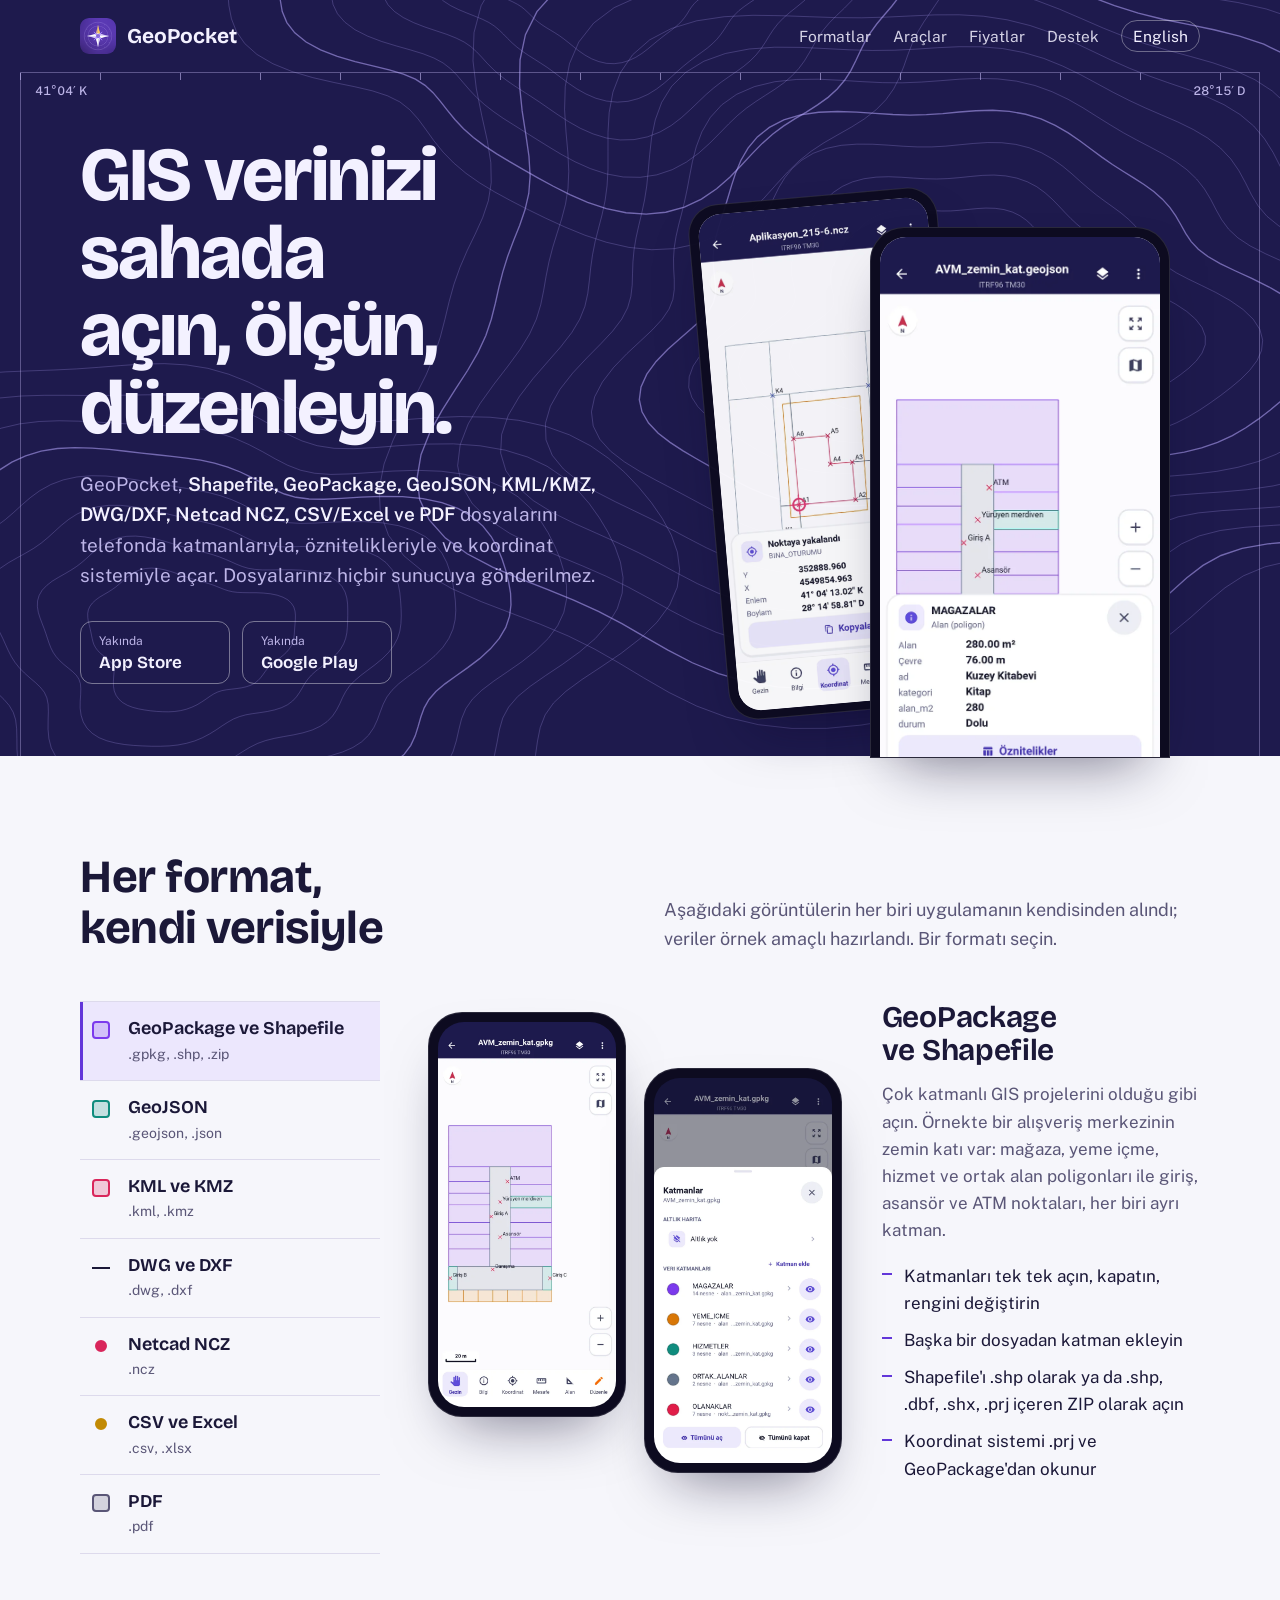
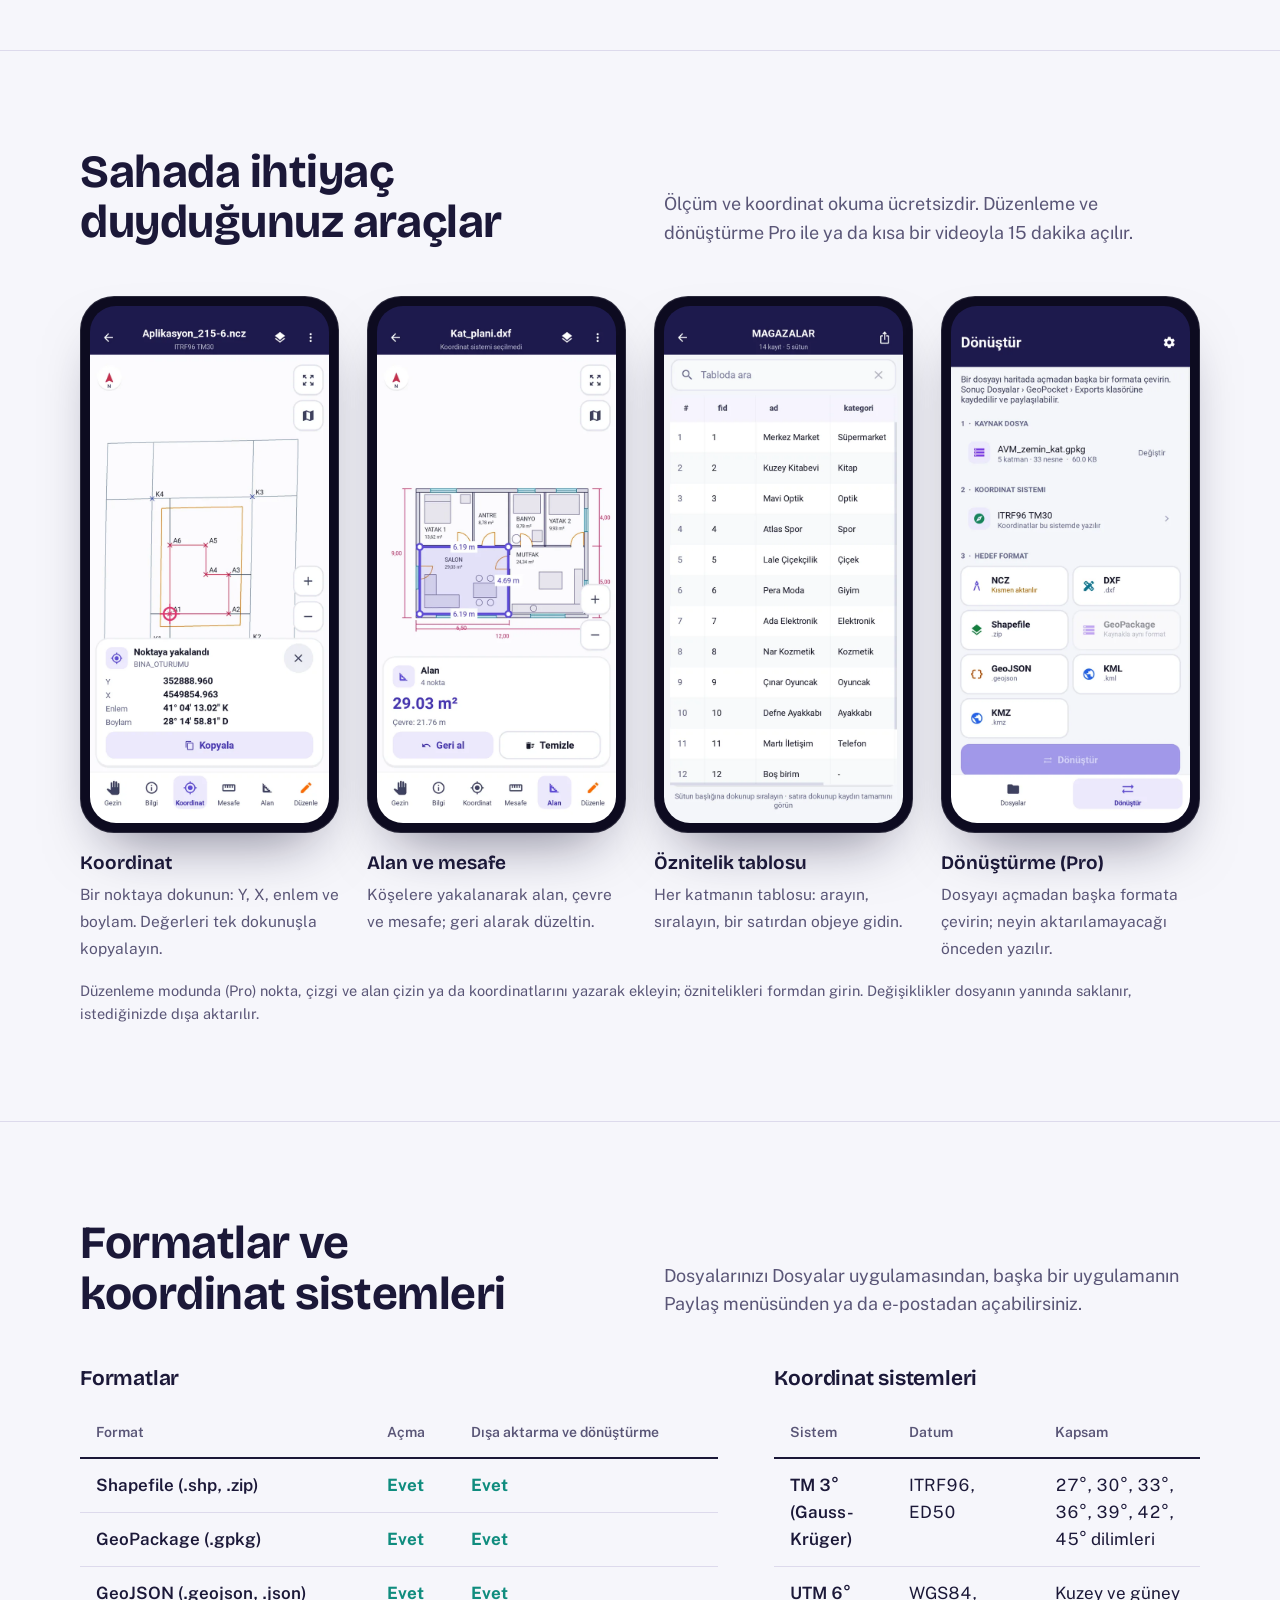
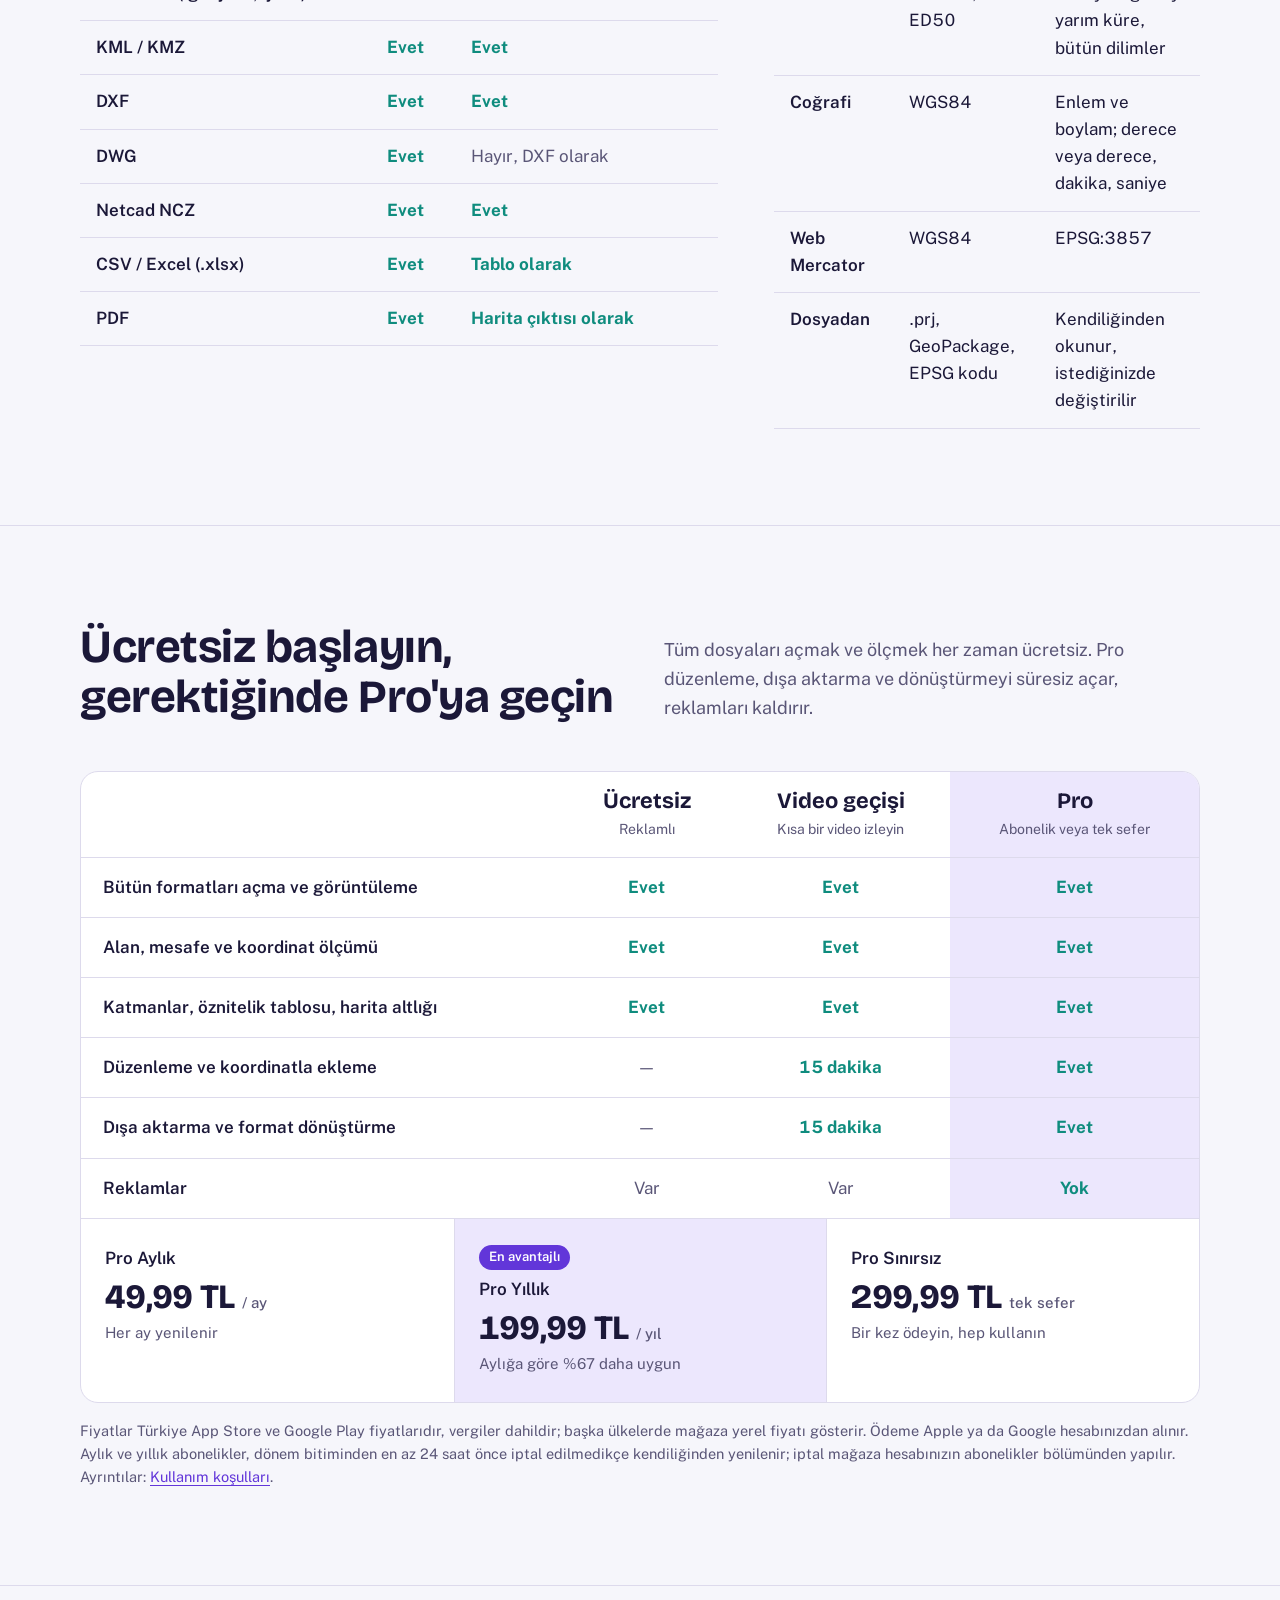
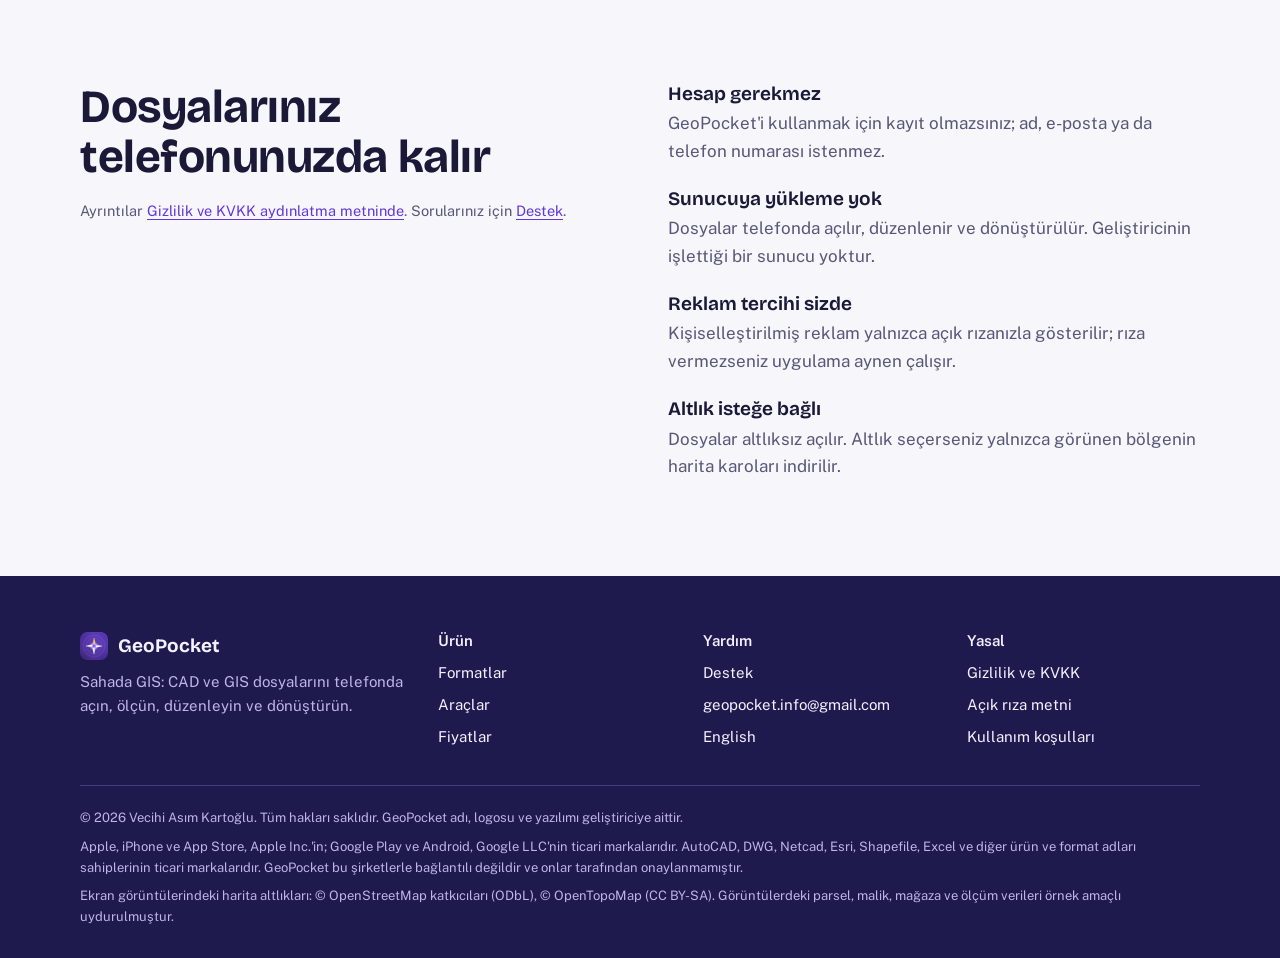
==== index.html @ a6c02626 "Settings paths for the ad consent as in app 2.1.14; lifetime plan named as in the app" ====
<!doctype html>
<html lang="tr">
<head>
<meta charset="utf-8">
<meta name="viewport" content="width=device-width, initial-scale=1, viewport-fit=cover">
<title>GeoPocket: telefonda GIS görüntüleyici, düzenleyici ve dönüştürücü</title>
<meta name="description" content="Shapefile, GeoPackage, GeoJSON, KML, KMZ, DWG, DXF, Netcad NCZ, CSV, Excel ve PDF dosyalarını iPhone ve Android'de açın; alan ve koordinat ölçün, öznitelikleri inceleyin, düzenleyin ve formatlar arasında dönüştürün.">
<link rel="canonical" href="https://vecihiasim.github.io/geopocket/">
<link rel="alternate" hreflang="tr" href="https://vecihiasim.github.io/geopocket/">
<link rel="alternate" hreflang="en" href="https://vecihiasim.github.io/geopocket/en/">
<link rel="alternate" hreflang="x-default" href="https://vecihiasim.github.io/geopocket/">
<meta property="og:type" content="website">
<meta property="og:title" content="GeoPocket: telefonda GIS görüntüleyici, düzenleyici ve dönüştürücü">
<meta property="og:description" content="Shapefile, GeoPackage, GeoJSON, KML, KMZ, DWG, DXF, Netcad NCZ, CSV, Excel ve PDF dosyalarını iPhone ve Android'de açın; alan ve koordinat ölçün, öznitelikleri inceleyin, düzenleyin ve formatlar arasında dönüştürün.">
<meta property="og:url" content="https://vecihiasim.github.io/geopocket/">
<meta property="og:image" content="https://vecihiasim.github.io/geopocket/img/icon-192.png">
<meta name="theme-color" content="#1e1a4d">
<link rel="icon" type="image/png" sizes="64x64" href="img/icon-64.png">
<link rel="apple-touch-icon" href="img/icon-192.png">
<link rel="preconnect" href="https://fonts.googleapis.com">
<link rel="preconnect" href="https://fonts.gstatic.com" crossorigin>
<link rel="stylesheet" href="https://fonts.googleapis.com/css2?family=Bricolage+Grotesque:opsz,wght@12..96,600;12..96,700;12..96,800&family=Public+Sans:ital,wght@0,400;0,600;0,700;1,400&display=swap">
<link rel="stylesheet" href="style.css">
</head>
<body>
<a class="skip" href="#main">İçeriğe geç</a>
<div class="sheet">
<header class="site-head"><div class="wrap">
  <a class="brand" href="index.html"><img src="img/icon-64.png" alt="" width="36" height="36">GeoPocket</a>
  <nav aria-label="Formatlar"><a href="#formatlar">Formatlar</a><a href="#araclar">Araçlar</a><a href="#fiyatlar">Fiyatlar</a><a href="destek.html">Destek</a><a class="lang" href="en/index.html" hreflang="en" lang="en">English</a></nav>
</div></header>
<div class="frame"><span class="tick w">41°04′ K</span><span class="tick n">28°15′ D</span>
<div class="wrap hero">
  <div class="hero-text">
    <h1>GIS verinizi sahada açın, ölçün, düzenleyin.</h1>
    <p class="lede">GeoPocket, <strong>Shapefile, GeoPackage, GeoJSON, KML/KMZ, DWG/DXF, Netcad NCZ, CSV/Excel ve PDF</strong> dosyalarını telefonda katmanlarıyla, öznitelikleriyle ve koordinat sistemiyle açar. Dosyalarınız hiçbir sunucuya gönderilmez.</p>
    <div class="stores">
      <span class="store"><small>Yakında</small><b>App Store</b></span>
      <span class="store"><small>Yakında</small><b>Google Play</b></span>
    </div>
  </div>
  <div class="hero-phones">
    <div class="phone back"><img src="img/tr/ncz_koordinat.webp" alt="Aplikasyon projesinde A1 noktasının koordinatları" width="624" height="1350" loading="lazy" decoding="async"></div>
    <div class="phone front"><img src="img/tr/geojson.webp" alt="AVM zemin kat haritasında bir mağazanın öznitelikleri" width="624" height="1350" loading="lazy" decoding="async"></div>
  </div>
</div></div>
</div>
<main id="main">
<section class="band" id="formatlar"><div class="wrap">
  <div class="head"><h2>Her format, kendi verisiyle</h2><p>Aşağıdaki görüntülerin her biri uygulamanın kendisinden alındı; veriler örnek amaçlı hazırlandı. Bir formatı seçin.</p></div>
  <div class="atlas">
    <div class="legend" role="tablist" aria-label="Formatlar"><button role="tab" id="f-gpkg" aria-controls="p-gpkg" aria-selected="true"><span class="sw" style="--c:var(--road)" aria-hidden="true"></span><b>GeoPackage ve Shapefile</b><span class="ext">.gpkg, .shp, .zip</span></button><button role="tab" id="f-geojson" aria-controls="p-geojson" aria-selected="false"><span class="sw" style="--c:var(--parcel)" aria-hidden="true"></span><b>GeoJSON</b><span class="ext">.geojson, .json</span></button><button role="tab" id="f-kmz" aria-controls="p-kmz" aria-selected="false"><span class="sw" style="--c:var(--building)" aria-hidden="true"></span><b>KML ve KMZ</b><span class="ext">.kml, .kmz</span></button><button role="tab" id="f-dxf" aria-controls="p-dxf" aria-selected="false"><span class="sw line" style="--c:var(--ink)" aria-hidden="true"></span><b>DWG ve DXF</b><span class="ext">.dwg, .dxf</span></button><button role="tab" id="f-ncz" aria-controls="p-ncz" aria-selected="false"><span class="sw pt" style="--c:var(--building)" aria-hidden="true"></span><b>Netcad NCZ</b><span class="ext">.ncz</span></button><button role="tab" id="f-csv" aria-controls="p-csv" aria-selected="false"><span class="sw pt" style="--c:var(--farm)" aria-hidden="true"></span><b>CSV ve Excel</b><span class="ext">.csv, .xlsx</span></button><button role="tab" id="f-pdf" aria-controls="p-pdf" aria-selected="false"><span class="sw" style="--c:var(--muted)" aria-hidden="true"></span><b>PDF</b><span class="ext">.pdf</span></button></div>
    <div><div class="plate" role="tabpanel" id="p-gpkg" aria-labelledby="f-gpkg" tabindex="0"><div class="plate-phones"><div class="phone"><img src="img/tr/gpkg.webp" alt="GeoPackage ve Shapefile" width="624" height="1350" loading="lazy" decoding="async"></div><div class="phone"><img src="img/tr/gpkg_katmanlar.webp" alt="GeoPackage ve Shapefile" width="624" height="1350" loading="lazy" decoding="async"></div></div><div><h3>GeoPackage ve Shapefile</h3><p>Çok katmanlı GIS projelerini olduğu gibi açın. Örnekte bir alışveriş merkezinin zemin katı var: mağaza, yeme içme, hizmet ve ortak alan poligonları ile giriş, asansör ve ATM noktaları, her biri ayrı katman.</p><ul><li>Katmanları tek tek açın, kapatın, rengini değiştirin</li><li>Başka bir dosyadan katman ekleyin</li><li>Shapefile'ı .shp olarak ya da .shp, .dbf, .shx, .prj içeren ZIP olarak açın</li><li>Koordinat sistemi .prj ve GeoPackage'dan okunur</li></ul></div></div><div class="plate" role="tabpanel" id="p-geojson" aria-labelledby="f-geojson" tabindex="0"><div class="plate-phones"><div class="phone"><img src="img/tr/geojson.webp" alt="GeoJSON" width="624" height="1350" loading="lazy" decoding="async"></div><div class="phone"><img src="img/tr/tablo.webp" alt="GeoJSON" width="624" height="1350" loading="lazy" decoding="async"></div></div><div><h3>GeoJSON</h3><p>QGIS'ten, bir web servisinden ya da başka bir uygulamadan gelen GeoJSON'u açın. Bir objeye dokunun: alanı, çevresi ve bütün öznitelikleri görünür; öznitelik tablosunda arayıp sıralayın.</p><ul><li>Alan m² ve hektar, çevre metre olarak</li><li>Çok parçalı geometriler ve delikli alanlar</li><li>WGS84 koordinatları TM, UTM veya enlem/boylam olarak okunur</li></ul></div></div><div class="plate" role="tabpanel" id="p-kmz" aria-labelledby="f-kmz" tabindex="0"><div class="plate-phones"><div class="phone"><img src="img/tr/kmz.webp" alt="KML ve KMZ" width="624" height="1350" loading="lazy" decoding="async"></div></div><div><h3>KML ve KMZ</h3><p>Google Earth'te hazırlanmış ada ve parsel sınırlarını, yer işaretlerini ve güzergâhları açın; OpenStreetMap ya da OpenTopoMap altlığı üzerinde inceleyin. KMZ içindeki KML kendiliğinden açılır.</p><ul><li>Yer işareti adları haritada etiket olarak</li><li>Altlık yalnızca siz seçince yüklenir</li><li>Haritadaki çizimleri KML veya KMZ olarak Google Earth'e geri gönderin</li></ul></div></div><div class="plate" role="tabpanel" id="p-dxf" aria-labelledby="f-dxf" tabindex="0"><div class="plate-phones"><div class="phone"><img src="img/tr/dxf.webp" alt="DWG ve DXF" width="624" height="1350" loading="lazy" decoding="async"></div></div><div><h3>DWG ve DXF</h3><p>AutoCAD kat planlarını, vaziyet planlarını ve krokileri telefonda açın. Katmanlar, yazılar, yaylar ve bloklar çizimdeki gibi; oda alanını ve duvar ölçülerini parmağınızla ölçün.</p><ul><li>Mesafe, alan ve çevre ölçümü, köşelere yakalanarak</li><li>Proje koordinatlı çizimleri altlık üzerinde görün</li><li>DWG salt okunur açılır; değişiklikler DXF olarak kaydedilir</li></ul></div></div><div class="plate" role="tabpanel" id="p-ncz" aria-labelledby="f-ncz" tabindex="0"><div class="plate-phones"><div class="phone"><img src="img/tr/ncz.webp" alt="Netcad NCZ" width="624" height="1350" loading="lazy" decoding="async"></div><div class="phone"><img src="img/tr/ncz_koordinat.webp" alt="Netcad NCZ" width="624" height="1350" loading="lazy" decoding="async"></div></div><div><h3>Netcad NCZ</h3><p>Netcad aplikasyon ve ölçüm dosyalarını açın. Örnekte ada 215 parsel 6 için bir aplikasyon projesi var: komşu parseller, çekme hattı, bina oturumu ve A1–A6 aplikasyon noktaları.</p><ul><li>Noktaya yakalanarak Y, X, enlem ve boylam</li><li>TM 3° ITRF96 ve ED50, tüm dilimler</li><li>Değişiklikleri yeniden NCZ olarak kaydedin (yazılar NCZ'ye aktarılmaz)</li></ul></div></div><div class="plate" role="tabpanel" id="p-csv" aria-labelledby="f-csv" tabindex="0"><div class="plate-phones"><div class="phone"><img src="img/tr/csv.webp" alt="CSV ve Excel" width="624" height="1350" loading="lazy" decoding="async"></div><div class="phone"><img src="img/tr/xlsx.webp" alt="CSV ve Excel" width="624" height="1350" loading="lazy" decoding="async"></div></div><div><h3>CSV ve Excel</h3><p>Malik, hisse ve alan listelerini, nokta koordinatlarını haritaya getirin. Koordinat sütunlarını ve sistemini siz seçersiniz, GeoPocket tahminini önceden işaretler. WKT geometri sütunlu tablolar doğrudan açılır.</p><ul><li>Virgüllü ve noktalı ondalıklar</li><li>Birden çok sayfalı Excel dosyaları</li><li>Öznitelik tablosunu CSV veya XLSX olarak dışa aktarın</li></ul></div></div><div class="plate" role="tabpanel" id="p-pdf" aria-labelledby="f-pdf" tabindex="0"><div class="plate-phones"><div class="phone"><img src="img/tr/pdf.webp" alt="PDF" width="624" height="1350" loading="lazy" decoding="async"></div></div><div><h3>PDF</h3><p>Haritayı başlık, ölçek, koordinat sistemi ve lejantla vektör PDF'e dökün; size gelen PDF paftaları yakınlaştırarak inceleyin. Örnek, aplikasyon projesinin A4 çıktısı.</p><ul><li>A4 ve A3, dikey veya yatay sayfa</li><li>Yakınlaştırdıkça keskinleşen sayfa</li><li>Çok sayfalı PDF'ler</li></ul></div></div></div>
  </div>
</div></section><section class="band" id="araclar"><div class="wrap">
  <div class="head"><h2>Sahada ihtiyaç duyduğunuz araçlar</h2><p>Ölçüm ve koordinat okuma ücretsizdir. Düzenleme ve dönüştürme Pro ile ya da kısa bir videoyla 15 dakika açılır.</p></div>
  <div class="strip"><figure><div class="phone"><img src="img/tr/ncz_koordinat.webp" alt="Koordinat" width="624" height="1350" loading="lazy" decoding="async"></div><figcaption><b>Koordinat</b><span>Bir noktaya dokunun: Y, X, enlem ve boylam. Değerleri tek dokunuşla kopyalayın.</span></figcaption></figure><figure><div class="phone"><img src="img/tr/dxf.webp" alt="Alan ve mesafe" width="624" height="1350" loading="lazy" decoding="async"></div><figcaption><b>Alan ve mesafe</b><span>Köşelere yakalanarak alan, çevre ve mesafe; geri alarak düzeltin.</span></figcaption></figure><figure><div class="phone"><img src="img/tr/tablo.webp" alt="Öznitelik tablosu" width="624" height="1350" loading="lazy" decoding="async"></div><figcaption><b>Öznitelik tablosu</b><span>Her katmanın tablosu: arayın, sıralayın, bir satırdan objeye gidin.</span></figcaption></figure><figure><div class="phone"><img src="img/tr/donustur.webp" alt="Dönüştürme (Pro)" width="624" height="1350" loading="lazy" decoding="async"></div><figcaption><b>Dönüştürme (Pro)</b><span>Dosyayı açmadan başka formata çevirin; neyin aktarılamayacağı önceden yazılır.</span></figcaption></figure></div>
  <p class="note">Düzenleme modunda (Pro) nokta, çizgi ve alan çizin ya da koordinatlarını yazarak ekleyin; öznitelikleri formdan girin. Değişiklikler dosyanın yanında saklanır, istediğinizde dışa aktarılır.</p>
</div></section><section class="band"><div class="wrap">
  <div class="head"><h2>Formatlar ve koordinat sistemleri</h2><p>Dosyalarınızı Dosyalar uygulamasından, başka bir uygulamanın Paylaş menüsünden ya da e-postadan açabilirsiniz.</p></div>
  <div class="two">
    <div><h3>Formatlar</h3><div class="scroll"><table>
      <thead><tr><th scope="col">Format</th><th scope="col">Açma</th><th scope="col">Dışa aktarma ve dönüştürme</th></tr></thead>
      <tbody><tr><th scope="row">Shapefile (.shp, .zip)</th><td class="y">Evet</td><td class="y">Evet</td></tr><tr><th scope="row">GeoPackage (.gpkg)</th><td class="y">Evet</td><td class="y">Evet</td></tr><tr><th scope="row">GeoJSON (.geojson, .json)</th><td class="y">Evet</td><td class="y">Evet</td></tr><tr><th scope="row">KML / KMZ</th><td class="y">Evet</td><td class="y">Evet</td></tr><tr><th scope="row">DXF</th><td class="y">Evet</td><td class="y">Evet</td></tr><tr><th scope="row">DWG</th><td class="y">Evet</td><td class="n">Hayır, DXF olarak</td></tr><tr><th scope="row">Netcad NCZ</th><td class="y">Evet</td><td class="y">Evet</td></tr><tr><th scope="row">CSV / Excel (.xlsx)</th><td class="y">Evet</td><td class="y">Tablo olarak</td></tr><tr><th scope="row">PDF</th><td class="y">Evet</td><td class="y">Harita çıktısı olarak</td></tr></tbody></table></div></div>
    <div><h3>Koordinat sistemleri</h3><div class="scroll"><table>
      <thead><tr><th scope="col">Sistem</th><th scope="col">Datum</th><th scope="col">Kapsam</th></tr></thead>
      <tbody><tr><th scope="row">TM 3° (Gauss-Krüger)</th><td>ITRF96, ED50</td><td>27°, 30°, 33°, 36°, 39°, 42°, 45° dilimleri</td></tr><tr><th scope="row">UTM 6°</th><td>WGS84, ED50</td><td>Kuzey ve güney yarım küre, bütün dilimler</td></tr><tr><th scope="row">Coğrafi</th><td>WGS84</td><td>Enlem ve boylam; derece veya derece, dakika, saniye</td></tr><tr><th scope="row">Web Mercator</th><td>WGS84</td><td>EPSG:3857</td></tr><tr><th scope="row">Dosyadan</th><td>.prj, GeoPackage, EPSG kodu</td><td>Kendiliğinden okunur, istediğinizde değiştirilir</td></tr></tbody></table></div></div>
  </div>
</div></section><section class="band" id="fiyatlar"><div class="wrap">
  <div class="head"><h2>Ücretsiz başlayın, gerektiğinde Pro'ya geçin</h2><p>Tüm dosyaları açmak ve ölçmek her zaman ücretsiz. Pro düzenleme, dışa aktarma ve dönüştürmeyi süresiz açar, reklamları kaldırır.</p></div>
  <div class="pricing">
    <div class="scroll"><table>
      <colgroup><col><col><col><col class="pro"></colgroup>
      <thead><tr><th scope="col"><span class="sr">Özellik</span></th>
        <th scope="col"><b>Ücretsiz</b><span>Reklamlı</span></th>
        <th scope="col"><b>Video geçişi</b><span>Kısa bir video izleyin</span></th>
        <th scope="col"><b>Pro</b><span>Abonelik veya tek sefer</span></th></tr></thead>
      <tbody><tr><th scope="row">Bütün formatları açma ve görüntüleme</th><td class="y">Evet</td><td class="y">Evet</td><td class="y">Evet</td></tr><tr><th scope="row">Alan, mesafe ve koordinat ölçümü</th><td class="y">Evet</td><td class="y">Evet</td><td class="y">Evet</td></tr><tr><th scope="row">Katmanlar, öznitelik tablosu, harita altlığı</th><td class="y">Evet</td><td class="y">Evet</td><td class="y">Evet</td></tr><tr><th scope="row">Düzenleme ve koordinatla ekleme</th><td class="n">—</td><td class="y">15 dakika</td><td class="y">Evet</td></tr><tr><th scope="row">Dışa aktarma ve format dönüştürme</th><td class="n">—</td><td class="y">15 dakika</td><td class="y">Evet</td></tr><tr><th scope="row">Reklamlar</th><td class="n">Var</td><td class="n">Var</td><td class="y">Yok</td></tr></tbody></table></div>
    <div class="plans"><div class="plan"><span class="name">Pro Aylık</span><span class="price">49,99 TL <small>/ ay</small></span><span class="what">Her ay yenilenir</span></div><div class="plan best"><span class=tag>En avantajlı</span><span class="name">Pro Yıllık</span><span class="price">199,99 TL <small>/ yıl</small></span><span class="what">Aylığa göre %67 daha uygun</span></div><div class="plan"><span class="name">Pro Sınırsız</span><span class="price">299,99 TL <small>tek sefer</small></span><span class="what">Bir kez ödeyin, hep kullanın</span></div></div>
  </div>
  <p class="note">Fiyatlar Türkiye App Store ve Google Play fiyatlarıdır, vergiler dahildir; başka ülkelerde mağaza yerel fiyatı gösterir. Ödeme Apple ya da Google hesabınızdan alınır. Aylık ve yıllık abonelikler, dönem bitiminden en az 24 saat önce iptal edilmedikçe kendiliğinden yenilenir; iptal mağaza hesabınızın abonelikler bölümünden yapılır. Ayrıntılar: <a href="kosullar.html#abonelik">Kullanım koşulları</a>.</p>
</div></section><section class="band"><div class="wrap privacy">
  <div><h2>Dosyalarınız telefonunuzda kalır</h2><p class="note">Ayrıntılar <a href="gizlilik.html">Gizlilik ve KVKK aydınlatma metninde</a>. Sorularınız için <a href="destek.html">Destek</a>.</p></div>
  <dl><div><dt>Hesap gerekmez</dt><dd>GeoPocket'i kullanmak için kayıt olmazsınız; ad, e-posta ya da telefon numarası istenmez.</dd></div><div><dt>Sunucuya yükleme yok</dt><dd>Dosyalar telefonda açılır, düzenlenir ve dönüştürülür. Geliştiricinin işlettiği bir sunucu yoktur.</dd></div><div><dt>Reklam tercihi sizde</dt><dd>Kişiselleştirilmiş reklam yalnızca açık rızanızla gösterilir; rıza vermezseniz uygulama aynen çalışır.</dd></div><div><dt>Altlık isteğe bağlı</dt><dd>Dosyalar altlıksız açılır. Altlık seçerseniz yalnızca görünen bölgenin harita karoları indirilir.</dd></div></dl>
</div></section>
</main>
<footer class="site-foot"><div class="wrap">
  <div class="foot-grid">
    <div><p class="b"><img src="img/icon-64.png" alt="" width="28" height="28">GeoPocket</p><p>Sahada GIS: CAD ve GIS dosyalarını telefonda açın, ölçün, düzenleyin ve dönüştürün.</p></div>
    <div><h4>Ürün</h4><ul>
      <li><a href="index.html#formatlar">Formatlar</a></li>
      <li><a href="index.html#araclar">Araçlar</a></li>
      <li><a href="index.html#fiyatlar">Fiyatlar</a></li></ul></div>
    <div><h4>Yardım</h4><ul>
      <li><a href="destek.html">Destek</a></li>
      <li><a href="mailto:geopocket.info@gmail.com">geopocket.info@gmail.com</a></li>
      <li><a href="en/index.html" hreflang="en" lang="en">English</a></li></ul></div>
    <div><h4>Yasal</h4><ul>
      <li><a href="gizlilik.html">Gizlilik ve KVKK</a></li>
      <li><a href="acik-riza.html">Açık rıza metni</a></li>
      <li><a href="kosullar.html">Kullanım koşulları</a></li></ul></div>
  </div>
  <div class="legal-line"><p>© 2026 Vecihi Asım Kartoğlu. Tüm hakları saklıdır. GeoPocket adı, logosu ve yazılımı geliştiriciye aittir.</p><p>Apple, iPhone ve App Store, Apple Inc.'in; Google Play ve Android, Google LLC'nin ticari markalarıdır. AutoCAD, DWG, Netcad, Esri, Shapefile, Excel ve diğer ürün ve format adları sahiplerinin ticari markalarıdır. GeoPocket bu şirketlerle bağlantılı değildir ve onlar tarafından onaylanmamıştır.</p><p>Ekran görüntülerindeki harita altlıkları: © OpenStreetMap katkıcıları (ODbL), © OpenTopoMap (CC BY-SA). Görüntülerdeki parsel, malik, mağaza ve ölçüm verileri örnek amaçlı uydurulmuştur.</p></div>
</div></footer>
<script src="site.js" defer></script>
</body>
</html>
---- style.css ----
/* GeoPocket website. The theme is a map sheet: an indigo sheet with contour lines and a coordinate frame,
   layer colours from the app, legends instead of cards. */
:root {
  --paper: #f6f6fb;
  --surface: #ffffff;
  --ink: #1b1838;
  --muted: #5a5677;
  --line: #dddaec;
  --sheet: #1e1a4d;          /* the app bar, the map sheet */
  --sheet-ink: #f3f1ff;
  --sheet-muted: #bdb5e8;
  --accent: #6236d9;
  --accent-ink: #ffffff;
  --accent-soft: #ece7fd;
  --parcel: #0f8c7e;
  --building: #d9265b;
  --road: #7c3aed;
  --farm: #c28a04;
  --water: #0284c7;
  --forest: #15803d;
  --display: "Bricolage Grotesque", "Segoe UI", system-ui, sans-serif;
  --body: "Public Sans", "Segoe UI", system-ui, sans-serif;
  color-scheme: light;
}
@media (prefers-color-scheme: dark) {
  :root:not([data-theme="light"]) {
    --paper: #100e24; --surface: #19163a; --ink: #ecebf8; --muted: #a9a4c8; --line: #2e2a55;
    --sheet: #1a1645; --accent: #a68cff; --accent-ink: #160f3a; --accent-soft: #272056;
    --parcel: #35c2b1; --building: #ff6b93; --road: #b18cff; --farm: #e9b43a; --water: #49b6ef; --forest: #4ccb7c;
    color-scheme: dark;
  }
}
:root[data-theme="dark"] {
  --paper: #100e24; --surface: #19163a; --ink: #ecebf8; --muted: #a9a4c8; --line: #2e2a55;
  --sheet: #1a1645; --accent: #a68cff; --accent-ink: #160f3a; --accent-soft: #272056;
  --parcel: #35c2b1; --building: #ff6b93; --road: #b18cff; --farm: #e9b43a; --water: #49b6ef; --forest: #4ccb7c;
  color-scheme: dark;
}

* { box-sizing: border-box; }
html { scroll-behavior: smooth; }
@media (prefers-reduced-motion: reduce) { html { scroll-behavior: auto; } }
body { margin: 0; background: var(--paper); color: var(--ink); font: 17px/1.6 var(--body); -webkit-text-size-adjust: 100%; }
img { max-width: 100%; height: auto; display: block; }
a { color: var(--accent); text-underline-offset: 3px; }
a:focus-visible, button:focus-visible { outline: 3px solid var(--accent); outline-offset: 3px; border-radius: 6px; }
h1, h2, h3 { font-family: var(--display); line-height: 1.1; text-wrap: balance; margin: 0; letter-spacing: -0.01em; }
h2 { font-size: clamp(30px, 4.6vw, 46px); font-weight: 700; }
h3 { font-size: 21px; font-weight: 650; }
p { margin: 0; }
.wrap { max-width: 1160px; margin: 0 auto; padding-left: max(20px, env(safe-area-inset-left, 0px));
        padding-right: max(20px, env(safe-area-inset-right, 0px)); }
.skip { position: absolute; left: -999px; }
.skip:focus { left: 16px; top: 16px; z-index: 20; background: var(--surface); padding: 8px 12px; }

/* ---- the map sheet: header + hero ---------------------------------------------------------------- */
.sheet { background: var(--sheet) url(img/contours.svg) center / cover no-repeat; color: var(--sheet-ink); position: relative; }
.sheet.sub { background-image: none; }
.sr { position: absolute; width: 1px; height: 1px; overflow: hidden; clip: rect(0 0 0 0); white-space: nowrap; }
.site-head .wrap { display: flex; align-items: center; justify-content: space-between; gap: 20px; padding-block: 18px; flex-wrap: wrap; }
.brand { display: flex; align-items: center; gap: 11px; color: var(--sheet-ink); text-decoration: none;
         font: 700 21px/1 var(--display); }
.brand img { width: 36px; height: 36px; border-radius: 9px; }
.site-head nav { display: flex; align-items: center; gap: 4px 22px; flex-wrap: wrap; font-size: 15.5px; }
.site-head nav a { color: var(--sheet-ink); text-decoration: none; opacity: .86; }
.site-head nav a:hover { opacity: 1; text-decoration: underline; }
.site-head nav a[aria-current="page"] { opacity: 1; text-decoration: underline; }
.site-head nav .lang { border: 1px solid rgba(255,255,255,.35); border-radius: 999px; padding: 3px 11px; opacity: 1; }

/* coordinate frame: ticks and graticule values on the sheet edge, as on a printed map */
.frame { position: relative; margin-inline: max(20px, env(safe-area-inset-left, 0px)); border: 1px solid rgba(206,196,255,.35);
         border-bottom: 0; }
.frame::before, .frame::after { content: ""; position: absolute; left: -1px; right: -1px; height: 7px;
  background: repeating-linear-gradient(90deg, rgba(206,196,255,.55) 0 1px, transparent 1px 80px); }
.frame::before { top: 0; }
.frame::after { display: none; }
.tick { position: absolute; font: 500 12px/1 var(--body); font-variant-numeric: tabular-nums; color: var(--sheet-muted); }
.tick.n { top: 12px; right: 14px; }
.tick.w { top: 12px; left: 14px; }
.hero { display: grid; grid-template-columns: minmax(0, 1.05fr) minmax(0, .95fr); gap: 40px; align-items: end;
        padding-block: 64px 0; }
.hero h1 { font-size: clamp(40px, 6.4vw, 76px); font-weight: 750; letter-spacing: -0.025em; line-height: 1.02; }
.hero .lede { font-size: 19px; color: var(--sheet-muted); margin-top: 22px; max-width: 34em; }
.hero .lede strong { color: var(--sheet-ink); font-weight: 600; }
.hero-text { padding-bottom: 72px; }
.stores { display: flex; flex-wrap: wrap; gap: 12px; margin-top: 30px; align-items: center; }
.store { display: inline-flex; flex-direction: column; gap: 2px; padding: 10px 18px; border-radius: 12px;
         border: 1px solid rgba(255,255,255,.4); color: var(--sheet-ink); text-decoration: none; min-width: 150px; }
.store small { font-size: 12px; color: var(--sheet-muted); }
.store b { font: 650 17px/1.2 var(--display); }
.hero-phones { position: relative; display: flex; justify-content: center; align-items: flex-end; min-height: 100%; }
.hero-phones .phone { width: min(300px, 62%); margin-bottom: -2px; }
.hero-phones .phone.back { position: absolute; width: min(250px, 50%); left: 4%; bottom: 46px; transform: rotate(-5deg); opacity: .96; }
.hero-phones .phone.front { margin-left: 30%; }

/* a phone: the app screenshot inside a thin bezel */
.phone { border-radius: 34px; padding: 9px; background: #0d0b20; box-shadow: 0 30px 60px -28px rgba(10, 6, 40, .55);
         border: 1px solid rgba(255,255,255,.12); }
.phone img { border-radius: 26px; width: 100%; aspect-ratio: 780 / 1688; object-fit: cover; background: #e9e7f3; }
.hero-phones .phone { border-radius: 34px 34px 0 0; padding-bottom: 0; }
.hero-phones .phone img { border-radius: 26px 26px 0 0; aspect-ratio: 780 / 1450; object-position: top; }
.hero-phones .phone.back { border-radius: 30px; padding-bottom: 8px; }
.hero-phones .phone.back img { border-radius: 23px; aspect-ratio: 780 / 1688; }

/* ---- sections --------------------------------------------------------------------------------------- */
section.band { padding-block: 96px; }
section.band + section.band { border-top: 1px solid var(--line); }
.head { display: grid; grid-template-columns: minmax(0, 1fr) minmax(0, 1fr); gap: 20px 48px; align-items: end; margin-bottom: 48px; }
.head p { color: var(--muted); font-size: 18px; max-width: 36em; }

/* format legend: the formats are listed like a map legend; picking one shows it in the app */
.atlas { display: grid; grid-template-columns: minmax(0, 300px) minmax(0, 1fr); gap: 48px; align-items: start; }
.legend { display: flex; flex-direction: column; border-top: 1px solid var(--line); }
.legend button { all: unset; box-sizing: border-box; cursor: pointer; display: grid; grid-template-columns: 22px minmax(0, 1fr); gap: 2px 14px;
                 padding: 15px 12px; border-bottom: 1px solid var(--line); border-radius: 0; }
.legend button:hover { background: var(--accent-soft); }
.legend button[aria-selected="true"] { background: var(--accent-soft); box-shadow: inset 3px 0 0 var(--accent); }
.legend .sw { grid-row: span 2; width: 18px; height: 18px; margin-top: 4px; border-radius: 4px; border: 2px solid var(--c);
              background: color-mix(in srgb, var(--c) 22%, transparent); }
.legend .sw.line { height: 0; border-width: 2px 0 0; border-radius: 0; margin-top: 13px; background: none; }
.legend .sw.pt { width: 12px; height: 12px; margin: 7px 3px; border-radius: 50%; background: var(--c); }
.legend b { font: 650 18px/1.3 var(--display); }
.legend span.ext { color: var(--muted); font-size: 14px; font-variant-numeric: tabular-nums; }
.plate { display: grid; grid-template-columns: minmax(0, 1.3fr) minmax(0, 1fr); gap: 40px; align-items: center; }
.plate[hidden] { display: none; }
.plate-phones { display: flex; gap: 18px; align-items: flex-start; }
.plate-phones .phone { flex: 1 1 0; min-width: 0; max-width: 290px; }
.plate-phones .phone + .phone { margin-top: 56px; }
.plate h3 { font-size: 30px; margin-bottom: 14px; }
.plate p { color: var(--muted); }
.plate ul { margin: 18px 0 0; padding: 0; list-style: none; display: grid; gap: 10px; }
.plate li { padding-left: 22px; position: relative; }
.plate li::before { content: ""; position: absolute; left: 0; top: .62em; width: 10px; height: 2px; background: var(--accent); }
.plate .meta { margin-top: 20px; font-size: 14px; color: var(--muted); }

/* tools: a strip of phones with what each tool does */
.strip { display: grid; grid-template-columns: repeat(4, minmax(0, 1fr)); gap: 28px; }
.strip figure { margin: 0; }
.strip figcaption { margin-top: 18px; }
.strip figcaption b { display: block; font: 650 19px/1.25 var(--display); margin-bottom: 6px; }
.strip figcaption span { color: var(--muted); font-size: 15.5px; }

/* tables: formats, coordinate systems, prices */
.scroll { overflow-x: auto; -webkit-overflow-scrolling: touch; }
table { border-collapse: collapse; width: 100%; font-variant-numeric: tabular-nums; }
th, td { text-align: left; padding: 13px 16px; border-bottom: 1px solid var(--line); vertical-align: top; }
thead th { font-size: 14px; color: var(--muted); font-weight: 600; border-bottom: 2px solid var(--ink); }
tbody th { font-weight: 600; }
td.y { color: var(--parcel); font-weight: 700; }
td.n { color: var(--muted); }
.two { display: grid; grid-template-columns: minmax(0, 1.2fr) minmax(0, .8fr); gap: 56px; }
.two > div > h3 { margin-bottom: 18px; }
.note { color: var(--muted); font-size: 14.5px; margin-top: 16px; }

.pricing { border: 1px solid var(--line); border-radius: 18px; background: var(--surface); overflow: hidden; }
.pricing table { min-width: 640px; }
.pricing th, .pricing td { padding: 16px 22px; text-align: center; }
.pricing th:first-child, .pricing td:first-child { text-align: left; }
.pricing thead th { border-bottom: 1px solid var(--line); color: var(--ink); vertical-align: bottom; }
.pricing thead th b { display: block; font: 700 22px/1.2 var(--display); }
.pricing thead th span { display: block; font-weight: 400; color: var(--muted); font-size: 14px; margin-top: 4px; }
.pricing col.pro { background: var(--accent-soft); }
.pricing tbody tr:last-child td, .pricing tbody tr:last-child th { border-bottom: 0; }
.plans { display: grid; grid-template-columns: repeat(3, minmax(0, 1fr)); border-top: 1px solid var(--line); }
.plan { padding: 26px 24px; display: flex; flex-direction: column; gap: 6px; }
.plan + .plan { border-left: 1px solid var(--line); }
.plan .name { font-weight: 600; }
.plan .price { font: 750 34px/1.1 var(--display); font-variant-numeric: tabular-nums; letter-spacing: -0.02em; }
.plan .price small { font: 500 15px var(--body); color: var(--muted); letter-spacing: 0; }
.plan .what { color: var(--muted); font-size: 15px; }
.plan.best { background: var(--accent-soft); }
.plan .tag { align-self: flex-start; background: var(--accent); color: var(--accent-ink); font-size: 13px; font-weight: 600;
             border-radius: 999px; padding: 2px 10px; }

.privacy { display: grid; grid-template-columns: minmax(0, 1fr) minmax(0, 1fr); gap: 56px; align-items: start; }
.privacy dl { margin: 0; display: grid; gap: 22px; }
.privacy dt { font: 650 19px/1.3 var(--display); }
.privacy dd { margin: 4px 0 0; color: var(--muted); }

/* ---- documents (privacy, consent, terms, support) ------------------------------------------------- */
.doc-title { padding-block: 44px 52px; }
.doc-title h1 { font-size: clamp(34px, 5vw, 54px); font-weight: 750; max-width: 18em; }
.doc-title p { color: var(--sheet-muted); margin-top: 14px; }
.doc { display: grid; grid-template-columns: minmax(0, 240px) minmax(0, 720px); gap: 64px; padding-block: 56px 96px; }
.toc { position: sticky; top: 24px; align-self: start; font-size: 15px; }
.toc ol { margin: 0; padding: 0 0 0 20px; display: grid; gap: 8px; color: var(--muted); }
.toc a { color: var(--ink); text-decoration: none; }
.toc a:hover { color: var(--accent); text-decoration: underline; }
.toc p { font-weight: 600; margin-bottom: 12px; }
.doc article h2 { font-size: 26px; margin: 48px 0 14px; scroll-margin-top: 20px; }
.doc article h2:first-child { margin-top: 0; }
.doc article h3 { font-size: 19px; margin: 28px 0 8px; }
.doc article p, .doc article li { max-width: 68ch; }
.doc article p + p, .doc article p + ul, .doc article ul + p, .doc article table + p { margin-top: 14px; }
.doc article ul, .doc article ol { padding-left: 22px; margin: 12px 0 0; display: grid; gap: 8px; }
.doc article table { margin-top: 16px; font-size: 15px; }
.doc article .scroll table { min-width: 620px; }
.callout { border-left: 3px solid var(--accent); background: var(--accent-soft); padding: 16px 20px; border-radius: 0 12px 12px 0; margin-top: 18px; }
.mail { font-weight: 600; user-select: all; }

/* ---- footer -------------------------------------------------------------------------------------- */
.site-foot { background: var(--sheet); color: var(--sheet-muted); font-size: 15px; }
.site-foot a { color: var(--sheet-ink); text-decoration: none; }
.site-foot a:hover { text-decoration: underline; }
.foot-grid { display: grid; grid-template-columns: minmax(0, 1.4fr) repeat(3, minmax(0, 1fr)); gap: 32px; padding-block: 56px 36px; }
.foot-grid p.b { color: var(--sheet-ink); font: 700 19px var(--display); margin-bottom: 10px; display: flex; gap: 10px; align-items: center; }
.foot-grid p.b img { width: 28px; height: 28px; border-radius: 7px; }
.foot-grid h4 { margin: 0 0 12px; color: var(--sheet-ink); font: 600 15px var(--body); }
.foot-grid ul { list-style: none; margin: 0; padding: 0; display: grid; gap: 8px; }
.legal-line { border-top: 1px solid rgba(206,196,255,.22); padding-block: 22px 30px; font-size: 13px; line-height: 1.6; display: grid; gap: 8px; }

/* ---- small screens -------------------------------------------------------------------------------- */
@media (max-width: 920px) {
  .hero, .head, .atlas, .plate, .two, .privacy, .doc { grid-template-columns: minmax(0, 1fr); }
  .hero { padding-top: 40px; gap: 8px; }
  .hero-text { padding-bottom: 24px; }
  .hero-phones { min-height: 0; }
  .atlas { gap: 28px; }
  .legend { flex-direction: row; overflow-x: auto; border-top: 0; gap: 8px; padding-bottom: 6px; scrollbar-width: thin; }
  .legend button { flex: 0 0 auto; border: 1px solid var(--line); border-radius: 999px; padding: 8px 14px; grid-template-columns: 16px auto; }
  .legend button[aria-selected="true"] { box-shadow: none; border-color: var(--accent); }
  .legend .sw { grid-row: auto; width: 14px; height: 14px; margin-top: 4px; }
  .legend .sw.line { margin-top: 11px; }
  .legend .sw.pt { width: 10px; height: 10px; margin: 6px 2px; }
  .legend span.ext { display: none; }
  .legend b { font-size: 16px; }
  .strip { grid-template-columns: repeat(2, minmax(0, 1fr)); }
  .foot-grid { grid-template-columns: minmax(0, 1fr) minmax(0, 1fr); }
  .foot-grid > div:first-child { grid-column: 1 / -1; }
  .toc { position: static; }
  .doc { gap: 32px; }
  section.band { padding-block: 64px; }
}
@media (max-width: 560px) {
  body { font-size: 16px; }
  .plans { grid-template-columns: minmax(0, 1fr); }
  .plan + .plan { border-left: 0; border-top: 1px solid var(--line); }
  .plate-phones .phone + .phone { margin-top: 36px; }
  .tick.n { display: none; }
  .hero-phones .phone.back { width: 46%; left: 0; }
  .hero-phones .phone.front { width: 60%; margin-left: 36%; }
}
.foot-grid li { overflow-wrap: anywhere; }
.hero-phones .phone.back { z-index: 0; }
.hero-phones .phone.front { position: relative; z-index: 1; }
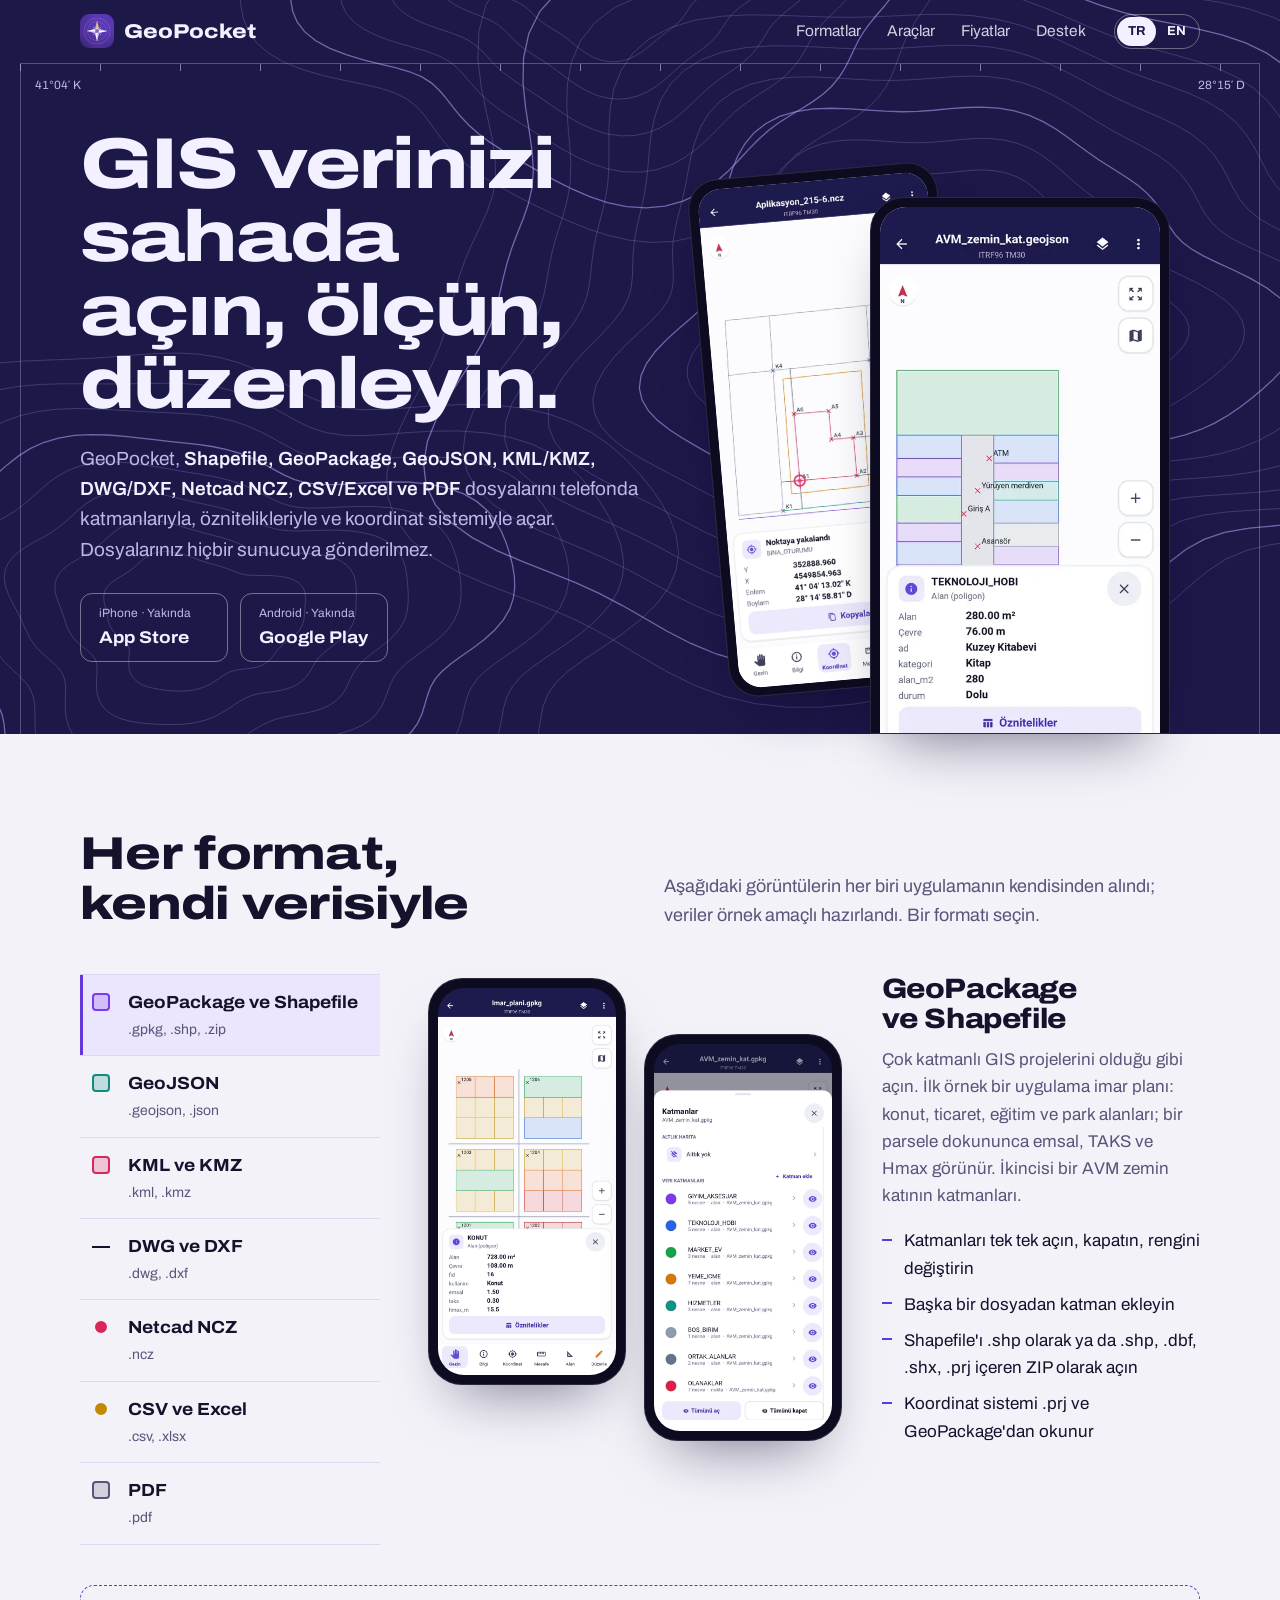
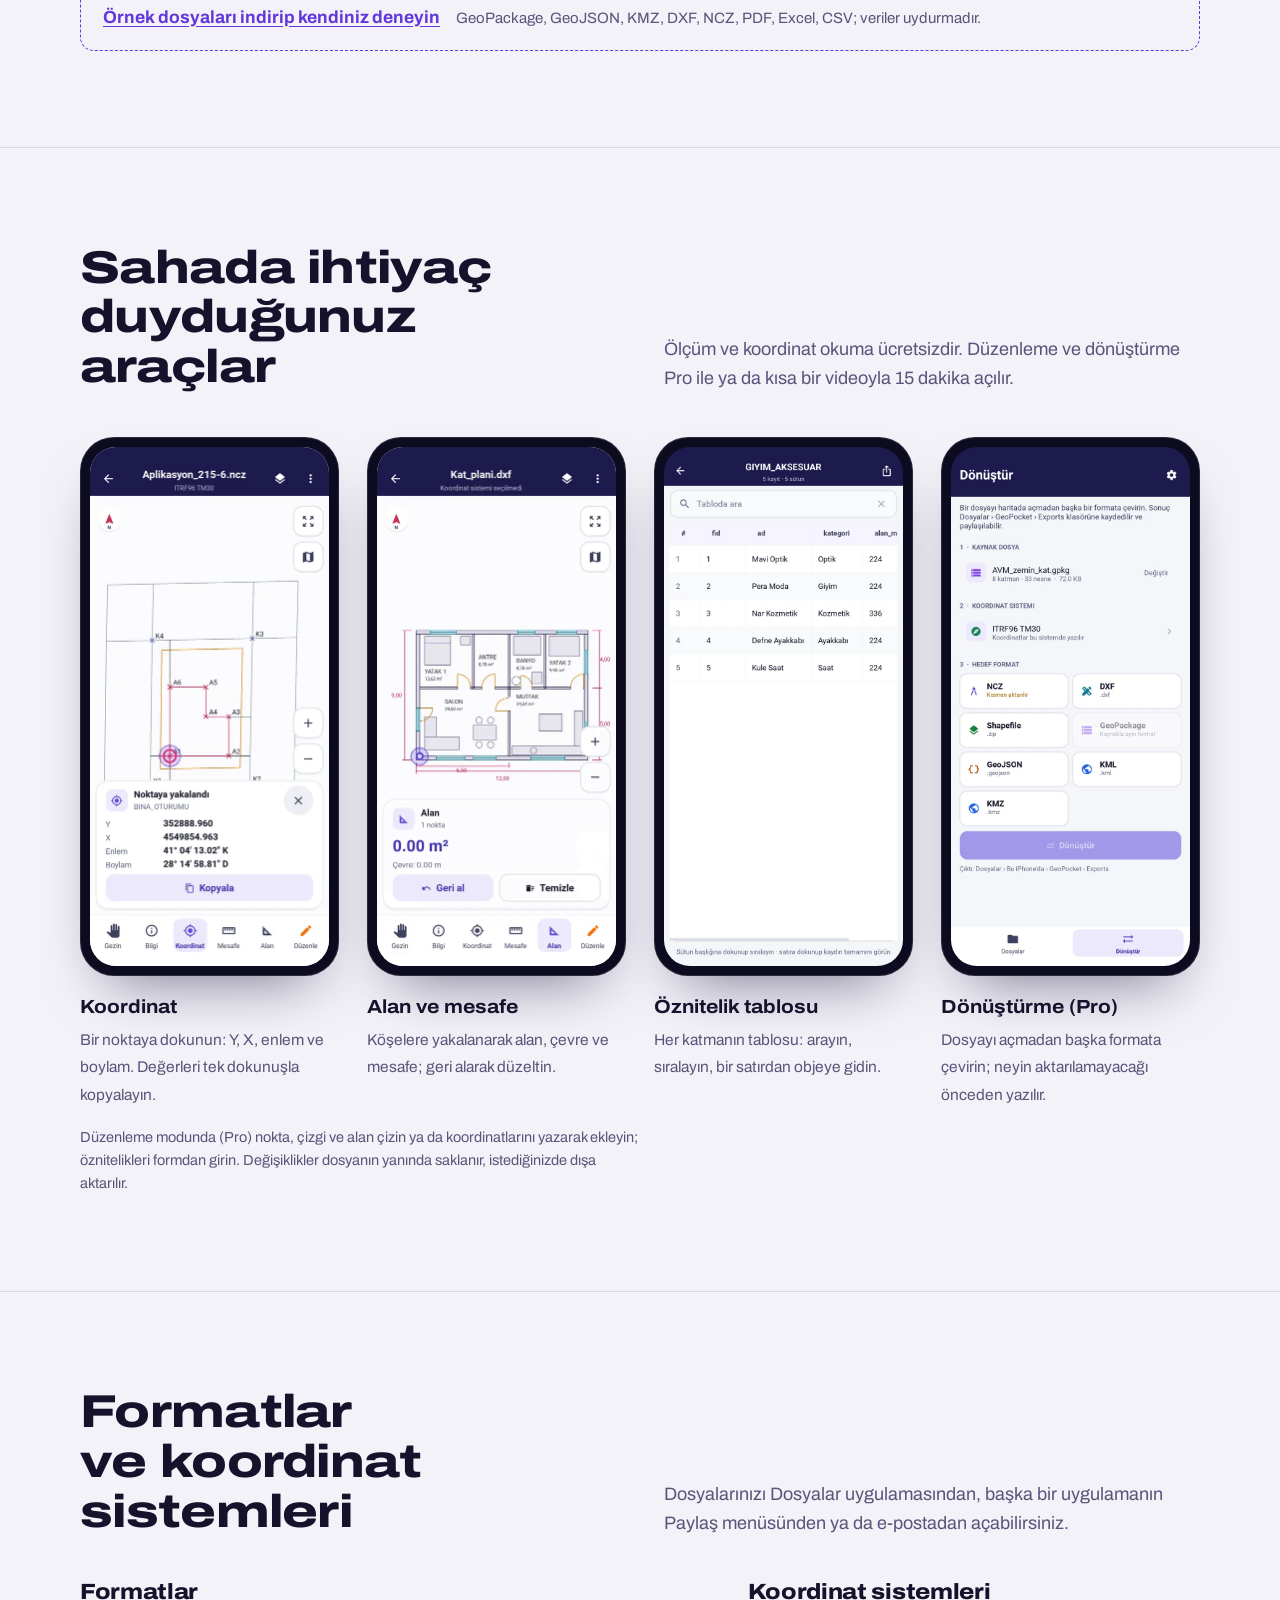
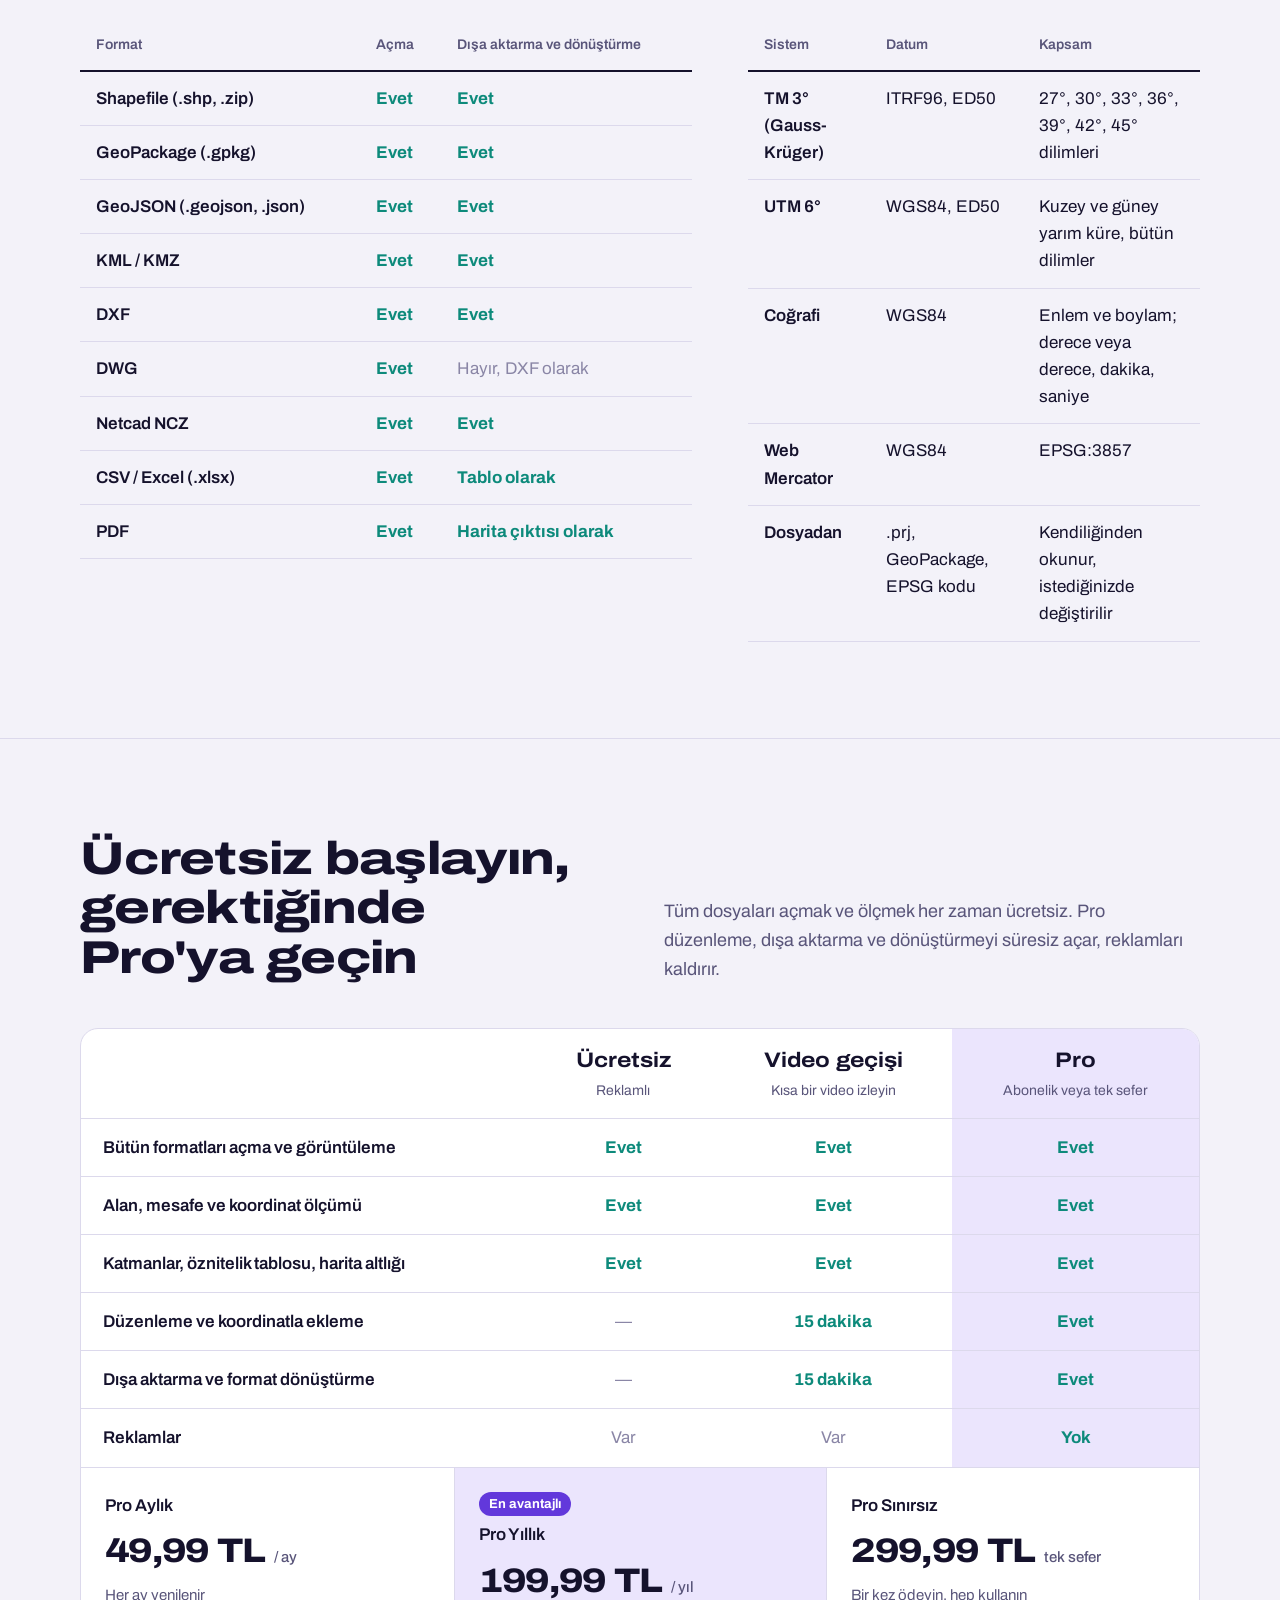
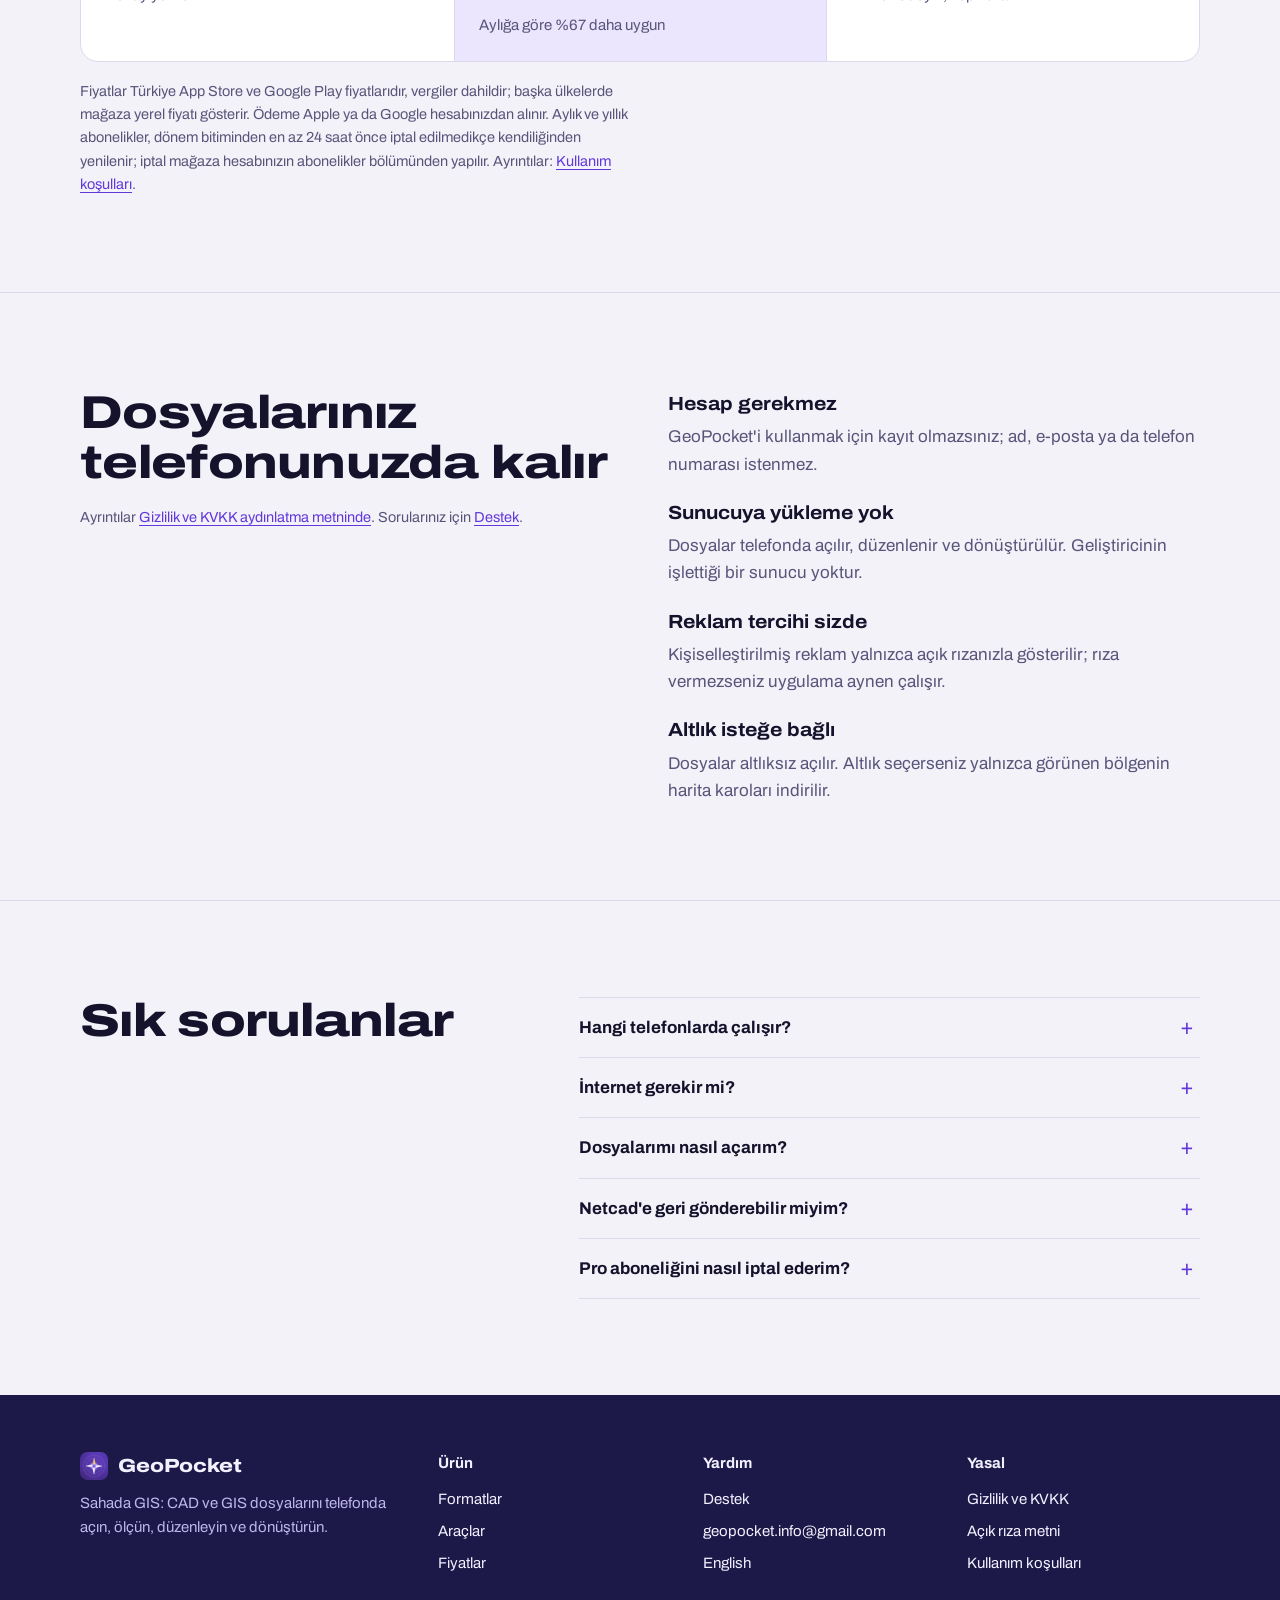
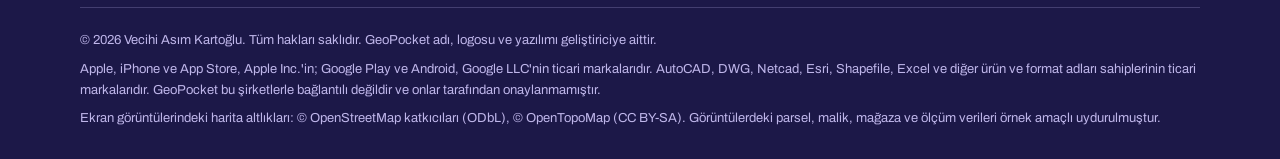
==== commit 89d3058a: "Redesign: phone-first layout, clips from the app, zoning-plan sample, samples page in the new style" ====
--- a/index.html
+++ b/index.html
@@ -14,12 +14,12 @@
 <meta property="og:description" content="Shapefile, GeoPackage, GeoJSON, KML, KMZ, DWG, DXF, Netcad NCZ, CSV, Excel ve PDF dosyalarını iPhone ve Android'de açın; alan ve koordinat ölçün, öznitelikleri inceleyin, düzenleyin ve formatlar arasında dönüştürün.">
 <meta property="og:url" content="https://vecihiasim.github.io/geopocket/">
 <meta property="og:image" content="https://vecihiasim.github.io/geopocket/img/icon-192.png">
-<meta name="theme-color" content="#1e1a4d">
+<meta name="theme-color" content="#1c1848">
 <link rel="icon" type="image/png" sizes="64x64" href="img/icon-64.png">
 <link rel="apple-touch-icon" href="img/icon-192.png">
 <link rel="preconnect" href="https://fonts.googleapis.com">
 <link rel="preconnect" href="https://fonts.gstatic.com" crossorigin>
-<link rel="stylesheet" href="https://fonts.googleapis.com/css2?family=Bricolage+Grotesque:opsz,wght@12..96,600;12..96,700;12..96,800&family=Public+Sans:ital,wght@0,400;0,600;0,700;1,400&display=swap">
+<link rel="stylesheet" href="https://fonts.googleapis.com/css2?family=Archivo:ital,wdth,wght@0,62..125,400..800;1,100,400&display=swap">
 <link rel="stylesheet" href="style.css">
 </head>
 <body>
@@ -27,7 +27,8 @@
 <div class="sheet">
 <header class="site-head"><div class="wrap">
   <a class="brand" href="index.html"><img src="img/icon-64.png" alt="" width="36" height="36">GeoPocket</a>
-  <nav aria-label="Formatlar"><a href="#formatlar">Formatlar</a><a href="#araclar">Araçlar</a><a href="#fiyatlar">Fiyatlar</a><a href="destek.html">Destek</a><a class="lang" href="en/index.html" hreflang="en" lang="en">English</a></nav>
+  <nav class="site-nav" aria-label="Menü"><a href="#formatlar">Formatlar</a><a href="#araclar">Araçlar</a><a href="#fiyatlar">Fiyatlar</a><a href="destek.html">Destek</a></nav>
+  <div class="lang-switch" role="group" aria-label="Dil"><span aria-current="true">TR</span><a href="en/index.html" hreflang="en" lang="en">EN</a></div>
 </div></header>
 <div class="frame"><span class="tick w">41°04′ K</span><span class="tick n">28°15′ D</span>
 <div class="wrap hero">
@@ -35,13 +36,13 @@
     <h1>GIS verinizi sahada açın, ölçün, düzenleyin.</h1>
     <p class="lede">GeoPocket, <strong>Shapefile, GeoPackage, GeoJSON, KML/KMZ, DWG/DXF, Netcad NCZ, CSV/Excel ve PDF</strong> dosyalarını telefonda katmanlarıyla, öznitelikleriyle ve koordinat sistemiyle açar. Dosyalarınız hiçbir sunucuya gönderilmez.</p>
     <div class="stores">
-      <span class="store"><small>Yakında</small><b>App Store</b></span>
-      <span class="store"><small>Yakında</small><b>Google Play</b></span>
+      <span class="store"><small>iPhone · Yakında</small><b>App Store</b></span>
+      <span class="store"><small>Android · Yakında</small><b>Google Play</b></span>
     </div>
   </div>
   <div class="hero-phones">
-    <div class="phone back"><img src="img/tr/ncz_koordinat.webp" alt="Aplikasyon projesinde A1 noktasının koordinatları" width="624" height="1350" loading="lazy" decoding="async"></div>
-    <div class="phone front"><img src="img/tr/geojson.webp" alt="AVM zemin kat haritasında bir mağazanın öznitelikleri" width="624" height="1350" loading="lazy" decoding="async"></div>
+    <div class="phone back"><img src="img/tr/ncz_koordinat.webp" alt="Aplikasyon projesinde A1 noktasının koordinatları" width="660" height="1434" loading="eager" decoding="async"></div>
+    <div class="phone front"><picture><source media="(prefers-reduced-motion: reduce)" srcset="img/tr/clip_bilgi_poster.webp"><img src="img/tr/clip_bilgi.webp" alt="AVM zemin kat haritasında bir mağazanın öznitelikleri" width="480" height="1040" loading="eager"></picture></div>
   </div>
 </div></div>
 </div>
@@ -50,26 +51,29 @@
   <div class="head"><h2>Her format, kendi verisiyle</h2><p>Aşağıdaki görüntülerin her biri uygulamanın kendisinden alındı; veriler örnek amaçlı hazırlandı. Bir formatı seçin.</p></div>
   <div class="atlas">
     <div class="legend" role="tablist" aria-label="Formatlar"><button role="tab" id="f-gpkg" aria-controls="p-gpkg" aria-selected="true"><span class="sw" style="--c:var(--road)" aria-hidden="true"></span><b>GeoPackage ve Shapefile</b><span class="ext">.gpkg, .shp, .zip</span></button><button role="tab" id="f-geojson" aria-controls="p-geojson" aria-selected="false"><span class="sw" style="--c:var(--parcel)" aria-hidden="true"></span><b>GeoJSON</b><span class="ext">.geojson, .json</span></button><button role="tab" id="f-kmz" aria-controls="p-kmz" aria-selected="false"><span class="sw" style="--c:var(--building)" aria-hidden="true"></span><b>KML ve KMZ</b><span class="ext">.kml, .kmz</span></button><button role="tab" id="f-dxf" aria-controls="p-dxf" aria-selected="false"><span class="sw line" style="--c:var(--ink)" aria-hidden="true"></span><b>DWG ve DXF</b><span class="ext">.dwg, .dxf</span></button><button role="tab" id="f-ncz" aria-controls="p-ncz" aria-selected="false"><span class="sw pt" style="--c:var(--building)" aria-hidden="true"></span><b>Netcad NCZ</b><span class="ext">.ncz</span></button><button role="tab" id="f-csv" aria-controls="p-csv" aria-selected="false"><span class="sw pt" style="--c:var(--farm)" aria-hidden="true"></span><b>CSV ve Excel</b><span class="ext">.csv, .xlsx</span></button><button role="tab" id="f-pdf" aria-controls="p-pdf" aria-selected="false"><span class="sw" style="--c:var(--muted)" aria-hidden="true"></span><b>PDF</b><span class="ext">.pdf</span></button></div>
-    <div><div class="plate" role="tabpanel" id="p-gpkg" aria-labelledby="f-gpkg" tabindex="0"><div class="plate-phones"><div class="phone"><img src="img/tr/gpkg.webp" alt="GeoPackage ve Shapefile" width="624" height="1350" loading="lazy" decoding="async"></div><div class="phone"><img src="img/tr/gpkg_katmanlar.webp" alt="GeoPackage ve Shapefile" width="624" height="1350" loading="lazy" decoding="async"></div></div><div><h3>GeoPackage ve Shapefile</h3><p>Çok katmanlı GIS projelerini olduğu gibi açın. Örnekte bir alışveriş merkezinin zemin katı var: mağaza, yeme içme, hizmet ve ortak alan poligonları ile giriş, asansör ve ATM noktaları, her biri ayrı katman.</p><ul><li>Katmanları tek tek açın, kapatın, rengini değiştirin</li><li>Başka bir dosyadan katman ekleyin</li><li>Shapefile'ı .shp olarak ya da .shp, .dbf, .shx, .prj içeren ZIP olarak açın</li><li>Koordinat sistemi .prj ve GeoPackage'dan okunur</li></ul></div></div><div class="plate" role="tabpanel" id="p-geojson" aria-labelledby="f-geojson" tabindex="0"><div class="plate-phones"><div class="phone"><img src="img/tr/geojson.webp" alt="GeoJSON" width="624" height="1350" loading="lazy" decoding="async"></div><div class="phone"><img src="img/tr/tablo.webp" alt="GeoJSON" width="624" height="1350" loading="lazy" decoding="async"></div></div><div><h3>GeoJSON</h3><p>QGIS'ten, bir web servisinden ya da başka bir uygulamadan gelen GeoJSON'u açın. Bir objeye dokunun: alanı, çevresi ve bütün öznitelikleri görünür; öznitelik tablosunda arayıp sıralayın.</p><ul><li>Alan m² ve hektar, çevre metre olarak</li><li>Çok parçalı geometriler ve delikli alanlar</li><li>WGS84 koordinatları TM, UTM veya enlem/boylam olarak okunur</li></ul></div></div><div class="plate" role="tabpanel" id="p-kmz" aria-labelledby="f-kmz" tabindex="0"><div class="plate-phones"><div class="phone"><img src="img/tr/kmz.webp" alt="KML ve KMZ" width="624" height="1350" loading="lazy" decoding="async"></div></div><div><h3>KML ve KMZ</h3><p>Google Earth'te hazırlanmış ada ve parsel sınırlarını, yer işaretlerini ve güzergâhları açın; OpenStreetMap ya da OpenTopoMap altlığı üzerinde inceleyin. KMZ içindeki KML kendiliğinden açılır.</p><ul><li>Yer işareti adları haritada etiket olarak</li><li>Altlık yalnızca siz seçince yüklenir</li><li>Haritadaki çizimleri KML veya KMZ olarak Google Earth'e geri gönderin</li></ul></div></div><div class="plate" role="tabpanel" id="p-dxf" aria-labelledby="f-dxf" tabindex="0"><div class="plate-phones"><div class="phone"><img src="img/tr/dxf.webp" alt="DWG ve DXF" width="624" height="1350" loading="lazy" decoding="async"></div></div><div><h3>DWG ve DXF</h3><p>AutoCAD kat planlarını, vaziyet planlarını ve krokileri telefonda açın. Katmanlar, yazılar, yaylar ve bloklar çizimdeki gibi; oda alanını ve duvar ölçülerini parmağınızla ölçün.</p><ul><li>Mesafe, alan ve çevre ölçümü, köşelere yakalanarak</li><li>Proje koordinatlı çizimleri altlık üzerinde görün</li><li>DWG salt okunur açılır; değişiklikler DXF olarak kaydedilir</li></ul></div></div><div class="plate" role="tabpanel" id="p-ncz" aria-labelledby="f-ncz" tabindex="0"><div class="plate-phones"><div class="phone"><img src="img/tr/ncz.webp" alt="Netcad NCZ" width="624" height="1350" loading="lazy" decoding="async"></div><div class="phone"><img src="img/tr/ncz_koordinat.webp" alt="Netcad NCZ" width="624" height="1350" loading="lazy" decoding="async"></div></div><div><h3>Netcad NCZ</h3><p>Netcad aplikasyon ve ölçüm dosyalarını açın. Örnekte ada 215 parsel 6 için bir aplikasyon projesi var: komşu parseller, çekme hattı, bina oturumu ve A1–A6 aplikasyon noktaları.</p><ul><li>Noktaya yakalanarak Y, X, enlem ve boylam</li><li>TM 3° ITRF96 ve ED50, tüm dilimler</li><li>Değişiklikleri yeniden NCZ olarak kaydedin (yazılar NCZ'ye aktarılmaz)</li></ul></div></div><div class="plate" role="tabpanel" id="p-csv" aria-labelledby="f-csv" tabindex="0"><div class="plate-phones"><div class="phone"><img src="img/tr/csv.webp" alt="CSV ve Excel" width="624" height="1350" loading="lazy" decoding="async"></div><div class="phone"><img src="img/tr/xlsx.webp" alt="CSV ve Excel" width="624" height="1350" loading="lazy" decoding="async"></div></div><div><h3>CSV ve Excel</h3><p>Malik, hisse ve alan listelerini, nokta koordinatlarını haritaya getirin. Koordinat sütunlarını ve sistemini siz seçersiniz, GeoPocket tahminini önceden işaretler. WKT geometri sütunlu tablolar doğrudan açılır.</p><ul><li>Virgüllü ve noktalı ondalıklar</li><li>Birden çok sayfalı Excel dosyaları</li><li>Öznitelik tablosunu CSV veya XLSX olarak dışa aktarın</li></ul></div></div><div class="plate" role="tabpanel" id="p-pdf" aria-labelledby="f-pdf" tabindex="0"><div class="plate-phones"><div class="phone"><img src="img/tr/pdf.webp" alt="PDF" width="624" height="1350" loading="lazy" decoding="async"></div></div><div><h3>PDF</h3><p>Haritayı başlık, ölçek, koordinat sistemi ve lejantla vektör PDF'e dökün; size gelen PDF paftaları yakınlaştırarak inceleyin. Örnek, aplikasyon projesinin A4 çıktısı.</p><ul><li>A4 ve A3, dikey veya yatay sayfa</li><li>Yakınlaştırdıkça keskinleşen sayfa</li><li>Çok sayfalı PDF'ler</li></ul></div></div></div>
+    <div class="plates"><div class="plate" role="tabpanel" id="p-gpkg" aria-labelledby="f-gpkg" tabindex="0"><div class="plate-phones"><div class="phone"><img src="img/tr/imar.webp" alt="GeoPackage ve Shapefile" width="660" height="1434" loading="lazy" decoding="async"></div><div class="phone extra"><img src="img/tr/gpkg_katmanlar.webp" alt="GeoPackage ve Shapefile" width="660" height="1434" loading="lazy" decoding="async"></div></div><div><h3>GeoPackage ve Shapefile</h3><p>Çok katmanlı GIS projelerini olduğu gibi açın. İlk örnek bir uygulama imar planı: konut, ticaret, eğitim ve park alanları; bir parsele dokununca emsal, TAKS ve Hmax görünür. İkincisi bir AVM zemin katının katmanları.</p><ul><li>Katmanları tek tek açın, kapatın, rengini değiştirin</li><li>Başka bir dosyadan katman ekleyin</li><li>Shapefile'ı .shp olarak ya da .shp, .dbf, .shx, .prj içeren ZIP olarak açın</li><li>Koordinat sistemi .prj ve GeoPackage'dan okunur</li></ul></div></div><div class="plate" role="tabpanel" id="p-geojson" aria-labelledby="f-geojson" tabindex="0"><div class="plate-phones"><div class="phone"><img src="img/tr/geojson.webp" alt="GeoJSON" width="660" height="1434" loading="lazy" decoding="async"></div><div class="phone extra"><img src="img/tr/tablo.webp" alt="GeoJSON" width="660" height="1434" loading="lazy" decoding="async"></div></div><div><h3>GeoJSON</h3><p>QGIS'ten, bir web servisinden ya da başka bir uygulamadan gelen GeoJSON'u açın. Bir objeye dokunun: alanı, çevresi ve bütün öznitelikleri görünür; öznitelik tablosunda arayıp sıralayın.</p><ul><li>Alan m² ve hektar, çevre metre olarak</li><li>Çok parçalı geometriler ve delikli alanlar</li><li>WGS84 koordinatları TM, UTM veya enlem/boylam olarak okunur</li></ul></div></div><div class="plate" role="tabpanel" id="p-kmz" aria-labelledby="f-kmz" tabindex="0"><div class="plate-phones"><div class="phone"><img src="img/tr/kmz.webp" alt="KML ve KMZ" width="660" height="1434" loading="lazy" decoding="async"></div></div><div><h3>KML ve KMZ</h3><p>Google Earth'te hazırlanmış ada ve parsel sınırlarını, yer işaretlerini ve güzergâhları açın; OpenStreetMap ya da OpenTopoMap altlığı üzerinde inceleyin. KMZ içindeki KML kendiliğinden açılır.</p><ul><li>Yer işareti adları haritada etiket olarak</li><li>Altlık yalnızca siz seçince yüklenir</li><li>Haritadaki çizimleri KML veya KMZ olarak Google Earth'e geri gönderin</li></ul></div></div><div class="plate" role="tabpanel" id="p-dxf" aria-labelledby="f-dxf" tabindex="0"><div class="plate-phones"><div class="phone"><img src="img/tr/dxf.webp" alt="DWG ve DXF" width="660" height="1434" loading="lazy" decoding="async"></div></div><div><h3>DWG ve DXF</h3><p>AutoCAD kat planlarını, vaziyet planlarını ve krokileri telefonda açın. Katmanlar, yazılar, yaylar ve bloklar çizimdeki gibi; oda alanını ve duvar ölçülerini parmağınızla ölçün.</p><ul><li>Mesafe, alan ve çevre ölçümü, köşelere yakalanarak</li><li>Proje koordinatlı çizimleri altlık üzerinde görün</li><li>DWG salt okunur açılır; değişiklikler DXF olarak kaydedilir</li></ul></div></div><div class="plate" role="tabpanel" id="p-ncz" aria-labelledby="f-ncz" tabindex="0"><div class="plate-phones"><div class="phone"><img src="img/tr/ncz.webp" alt="Netcad NCZ" width="660" height="1434" loading="lazy" decoding="async"></div><div class="phone extra"><img src="img/tr/ncz_koordinat.webp" alt="Netcad NCZ" width="660" height="1434" loading="lazy" decoding="async"></div></div><div><h3>Netcad NCZ</h3><p>Netcad aplikasyon ve ölçüm dosyalarını açın. Örnekte ada 215 parsel 6 için bir aplikasyon projesi var: komşu parseller, çekme hattı, bina oturumu ve A1–A6 aplikasyon noktaları.</p><ul><li>Noktaya yakalanarak Y, X, enlem ve boylam</li><li>TM 3° ITRF96 ve ED50, tüm dilimler</li><li>Değişiklikleri yeniden NCZ olarak kaydedin (yazılar NCZ'ye aktarılmaz)</li></ul></div></div><div class="plate" role="tabpanel" id="p-csv" aria-labelledby="f-csv" tabindex="0"><div class="plate-phones"><div class="phone"><img src="img/tr/csv.webp" alt="CSV ve Excel" width="660" height="1434" loading="lazy" decoding="async"></div><div class="phone extra"><img src="img/tr/xlsx.webp" alt="CSV ve Excel" width="660" height="1434" loading="lazy" decoding="async"></div></div><div><h3>CSV ve Excel</h3><p>Malik, hisse ve alan listelerini, nokta koordinatlarını haritaya getirin. Koordinat sütunlarını ve sistemini siz seçersiniz, GeoPocket tahminini önceden işaretler. WKT geometri sütunlu tablolar doğrudan açılır.</p><ul><li>Virgüllü ve noktalı ondalıklar</li><li>Birden çok sayfalı Excel dosyaları</li><li>Öznitelik tablosunu CSV veya XLSX olarak dışa aktarın</li></ul></div></div><div class="plate" role="tabpanel" id="p-pdf" aria-labelledby="f-pdf" tabindex="0"><div class="plate-phones"><div class="phone"><img src="img/tr/pdf.webp" alt="PDF" width="660" height="1434" loading="lazy" decoding="async"></div></div><div><h3>PDF</h3><p>Haritayı başlık, ölçek, koordinat sistemi ve lejantla vektör PDF'e dökün; size gelen PDF paftaları yakınlaştırarak inceleyin. Örnek, aplikasyon projesinin A4 çıktısı.</p><ul><li>A4 ve A3, dikey veya yatay sayfa</li><li>Yakınlaştırdıkça keskinleşen sayfa</li><li>Çok sayfalı PDF'ler</li></ul></div></div></div>
   </div>
+  <p class="try"><a href="samples/">Örnek dosyaları indirip kendiniz deneyin</a>
+    <span>GeoPackage, GeoJSON, KMZ, DXF, NCZ, PDF, Excel, CSV; veriler uydurmadır.</span></p>
 </div></section><section class="band" id="araclar"><div class="wrap">
   <div class="head"><h2>Sahada ihtiyaç duyduğunuz araçlar</h2><p>Ölçüm ve koordinat okuma ücretsizdir. Düzenleme ve dönüştürme Pro ile ya da kısa bir videoyla 15 dakika açılır.</p></div>
-  <div class="strip"><figure><div class="phone"><img src="img/tr/ncz_koordinat.webp" alt="Koordinat" width="624" height="1350" loading="lazy" decoding="async"></div><figcaption><b>Koordinat</b><span>Bir noktaya dokunun: Y, X, enlem ve boylam. Değerleri tek dokunuşla kopyalayın.</span></figcaption></figure><figure><div class="phone"><img src="img/tr/dxf.webp" alt="Alan ve mesafe" width="624" height="1350" loading="lazy" decoding="async"></div><figcaption><b>Alan ve mesafe</b><span>Köşelere yakalanarak alan, çevre ve mesafe; geri alarak düzeltin.</span></figcaption></figure><figure><div class="phone"><img src="img/tr/tablo.webp" alt="Öznitelik tablosu" width="624" height="1350" loading="lazy" decoding="async"></div><figcaption><b>Öznitelik tablosu</b><span>Her katmanın tablosu: arayın, sıralayın, bir satırdan objeye gidin.</span></figcaption></figure><figure><div class="phone"><img src="img/tr/donustur.webp" alt="Dönüştürme (Pro)" width="624" height="1350" loading="lazy" decoding="async"></div><figcaption><b>Dönüştürme (Pro)</b><span>Dosyayı açmadan başka formata çevirin; neyin aktarılamayacağı önceden yazılır.</span></figcaption></figure></div>
+  <div class="strip"><figure><div class="phone"><picture><source media="(prefers-reduced-motion: reduce)" srcset="img/tr/clip_koordinat_poster.webp"><img src="img/tr/clip_koordinat.webp" alt="Koordinat" width="480" height="1040" loading="lazy"></picture></div><figcaption><b>Koordinat</b><span>Bir noktaya dokunun: Y, X, enlem ve boylam. Değerleri tek dokunuşla kopyalayın.</span></figcaption></figure><figure><div class="phone"><picture><source media="(prefers-reduced-motion: reduce)" srcset="img/tr/clip_olcum_poster.webp"><img src="img/tr/clip_olcum.webp" alt="Alan ve mesafe" width="480" height="1040" loading="lazy"></picture></div><figcaption><b>Alan ve mesafe</b><span>Köşelere yakalanarak alan, çevre ve mesafe; geri alarak düzeltin.</span></figcaption></figure><figure><div class="phone"><img src="img/tr/tablo.webp" alt="Öznitelik tablosu" width="660" height="1434" loading="lazy" decoding="async"></div><figcaption><b>Öznitelik tablosu</b><span>Her katmanın tablosu: arayın, sıralayın, bir satırdan objeye gidin.</span></figcaption></figure><figure><div class="phone"><img src="img/tr/donustur.webp" alt="Dönüştürme (Pro)" width="660" height="1434" loading="lazy" decoding="async"></div><figcaption><b>Dönüştürme (Pro)</b><span>Dosyayı açmadan başka formata çevirin; neyin aktarılamayacağı önceden yazılır.</span></figcaption></figure></div>
   <p class="note">Düzenleme modunda (Pro) nokta, çizgi ve alan çizin ya da koordinatlarını yazarak ekleyin; öznitelikleri formdan girin. Değişiklikler dosyanın yanında saklanır, istediğinizde dışa aktarılır.</p>
 </div></section><section class="band"><div class="wrap">
   <div class="head"><h2>Formatlar ve koordinat sistemleri</h2><p>Dosyalarınızı Dosyalar uygulamasından, başka bir uygulamanın Paylaş menüsünden ya da e-postadan açabilirsiniz.</p></div>
   <div class="two">
     <div><h3>Formatlar</h3><div class="scroll"><table>
       <thead><tr><th scope="col">Format</th><th scope="col">Açma</th><th scope="col">Dışa aktarma ve dönüştürme</th></tr></thead>
-      <tbody><tr><th scope="row">Shapefile (.shp, .zip)</th><td class="y">Evet</td><td class="y">Evet</td></tr><tr><th scope="row">GeoPackage (.gpkg)</th><td class="y">Evet</td><td class="y">Evet</td></tr><tr><th scope="row">GeoJSON (.geojson, .json)</th><td class="y">Evet</td><td class="y">Evet</td></tr><tr><th scope="row">KML / KMZ</th><td class="y">Evet</td><td class="y">Evet</td></tr><tr><th scope="row">DXF</th><td class="y">Evet</td><td class="y">Evet</td></tr><tr><th scope="row">DWG</th><td class="y">Evet</td><td class="n">Hayır, DXF olarak</td></tr><tr><th scope="row">Netcad NCZ</th><td class="y">Evet</td><td class="y">Evet</td></tr><tr><th scope="row">CSV / Excel (.xlsx)</th><td class="y">Evet</td><td class="y">Tablo olarak</td></tr><tr><th scope="row">PDF</th><td class="y">Evet</td><td class="y">Harita çıktısı olarak</td></tr></tbody></table></div></div>
+      <tbody><tr><th scope="row">Shapefile (.shp, .zip)</th><td class="y" data-label="Açma">Evet</td><td class="y" data-label="Dışa aktarma">Evet</td></tr><tr><th scope="row">GeoPackage (.gpkg)</th><td class="y" data-label="Açma">Evet</td><td class="y" data-label="Dışa aktarma">Evet</td></tr><tr><th scope="row">GeoJSON (.geojson, .json)</th><td class="y" data-label="Açma">Evet</td><td class="y" data-label="Dışa aktarma">Evet</td></tr><tr><th scope="row">KML / KMZ</th><td class="y" data-label="Açma">Evet</td><td class="y" data-label="Dışa aktarma">Evet</td></tr><tr><th scope="row">DXF</th><td class="y" data-label="Açma">Evet</td><td class="y" data-label="Dışa aktarma">Evet</td></tr><tr><th scope="row">DWG</th><td class="y" data-label="Açma">Evet</td><td class="n" data-label="Dışa aktarma">Hayır, DXF olarak</td></tr><tr><th scope="row">Netcad NCZ</th><td class="y" data-label="Açma">Evet</td><td class="y" data-label="Dışa aktarma">Evet</td></tr><tr><th scope="row">CSV / Excel (.xlsx)</th><td class="y" data-label="Açma">Evet</td><td class="y" data-label="Dışa aktarma">Tablo olarak</td></tr><tr><th scope="row">PDF</th><td class="y" data-label="Açma">Evet</td><td class="y" data-label="Dışa aktarma">Harita çıktısı olarak</td></tr></tbody></table></div></div>
     <div><h3>Koordinat sistemleri</h3><div class="scroll"><table>
       <thead><tr><th scope="col">Sistem</th><th scope="col">Datum</th><th scope="col">Kapsam</th></tr></thead>
-      <tbody><tr><th scope="row">TM 3° (Gauss-Krüger)</th><td>ITRF96, ED50</td><td>27°, 30°, 33°, 36°, 39°, 42°, 45° dilimleri</td></tr><tr><th scope="row">UTM 6°</th><td>WGS84, ED50</td><td>Kuzey ve güney yarım küre, bütün dilimler</td></tr><tr><th scope="row">Coğrafi</th><td>WGS84</td><td>Enlem ve boylam; derece veya derece, dakika, saniye</td></tr><tr><th scope="row">Web Mercator</th><td>WGS84</td><td>EPSG:3857</td></tr><tr><th scope="row">Dosyadan</th><td>.prj, GeoPackage, EPSG kodu</td><td>Kendiliğinden okunur, istediğinizde değiştirilir</td></tr></tbody></table></div></div>
+      <tbody><tr><th scope="row">TM 3° (Gauss-Krüger)</th><td data-label="Datum">ITRF96, ED50</td><td data-label="Kapsam">27°, 30°, 33°, 36°, 39°, 42°, 45° dilimleri</td></tr><tr><th scope="row">UTM 6°</th><td data-label="Datum">WGS84, ED50</td><td data-label="Kapsam">Kuzey ve güney yarım küre, bütün dilimler</td></tr><tr><th scope="row">Coğrafi</th><td data-label="Datum">WGS84</td><td data-label="Kapsam">Enlem ve boylam; derece veya derece, dakika, saniye</td></tr><tr><th scope="row">Web Mercator</th><td data-label="Datum">WGS84</td><td data-label="Kapsam">EPSG:3857</td></tr><tr><th scope="row">Dosyadan</th><td data-label="Datum">.prj, GeoPackage, EPSG kodu</td><td data-label="Kapsam">Kendiliğinden okunur, istediğinizde değiştirilir</td></tr></tbody></table></div></div>
   </div>
 </div></section><section class="band" id="fiyatlar"><div class="wrap">
   <div class="head"><h2>Ücretsiz başlayın, gerektiğinde Pro'ya geçin</h2><p>Tüm dosyaları açmak ve ölçmek her zaman ücretsiz. Pro düzenleme, dışa aktarma ve dönüştürmeyi süresiz açar, reklamları kaldırır.</p></div>
   <div class="pricing">
-    <div class="scroll"><table>
+    <div class="tiers"><div class="tier"><b>Ücretsiz</b><span>Reklamlı</span><ul><li class="on">Bütün formatları açma ve görüntüleme</li><li class="on">Alan, mesafe ve koordinat ölçümü</li><li class="on">Katmanlar, öznitelik tablosu, harita altlığı</li><li class="off">Düzenleme ve koordinatla ekleme</li><li class="off">Dışa aktarma ve format dönüştürme</li><li class="off">Reklamsız</li></ul></div><div class="tier"><b>Video geçişi</b><span>Kısa bir video izleyin</span><ul><li class="on">Bütün formatları açma ve görüntüleme</li><li class="on">Alan, mesafe ve koordinat ölçümü</li><li class="on">Katmanlar, öznitelik tablosu, harita altlığı</li><li class="on">Düzenleme ve koordinatla ekleme (15 dakika)</li><li class="on">Dışa aktarma ve format dönüştürme (15 dakika)</li><li class="off">Reklamsız</li></ul></div><div class="tier pro"><b>Pro</b><span>Abonelik veya tek sefer</span><ul><li class="on">Bütün formatları açma ve görüntüleme</li><li class="on">Alan, mesafe ve koordinat ölçümü</li><li class="on">Katmanlar, öznitelik tablosu, harita altlığı</li><li class="on">Düzenleme ve koordinatla ekleme</li><li class="on">Dışa aktarma ve format dönüştürme</li><li class="on">Reklamsız</li></ul></div></div>
+    <div class="scroll compare"><table>
       <colgroup><col><col><col><col class="pro"></colgroup>
       <thead><tr><th scope="col"><span class="sr">Özellik</span></th>
         <th scope="col"><b>Ücretsiz</b><span>Reklamlı</span></th>
@@ -82,6 +86,9 @@
 </div></section><section class="band"><div class="wrap privacy">
   <div><h2>Dosyalarınız telefonunuzda kalır</h2><p class="note">Ayrıntılar <a href="gizlilik.html">Gizlilik ve KVKK aydınlatma metninde</a>. Sorularınız için <a href="destek.html">Destek</a>.</p></div>
   <dl><div><dt>Hesap gerekmez</dt><dd>GeoPocket'i kullanmak için kayıt olmazsınız; ad, e-posta ya da telefon numarası istenmez.</dd></div><div><dt>Sunucuya yükleme yok</dt><dd>Dosyalar telefonda açılır, düzenlenir ve dönüştürülür. Geliştiricinin işlettiği bir sunucu yoktur.</dd></div><div><dt>Reklam tercihi sizde</dt><dd>Kişiselleştirilmiş reklam yalnızca açık rızanızla gösterilir; rıza vermezseniz uygulama aynen çalışır.</dd></div><div><dt>Altlık isteğe bağlı</dt><dd>Dosyalar altlıksız açılır. Altlık seçerseniz yalnızca görünen bölgenin harita karoları indirilir.</dd></div></dl>
+</div></section><section class="band" id="sss"><div class="wrap faq">
+  <h2>Sık sorulanlar</h2>
+  <div><details><summary>Hangi telefonlarda çalışır?</summary><p>iPhone'da iOS 15 ve sonrası, Android'de Android 10 ve sonrası. Tablette telefon görünümüyle açılır.</p></details><details><summary>İnternet gerekir mi?</summary><p>Hayır. Dosyalar telefonda açılır ve işlenir. Yalnızca harita altlığını açarsanız harita karoları için internet kullanılır.</p></details><details><summary>Dosyalarımı nasıl açarım?</summary><p>Dosyalar uygulamasından, e-postadan ya da WhatsApp gibi bir uygulamanın Paylaş menüsünden GeoPocket'i seçin; ya da GeoPocket'te Dosya ekle'ye dokunun. Shapefile'ı .shp, .dbf, .shx ve .prj içeren tek bir ZIP olarak açabilirsiniz.</p></details><details><summary>Netcad'e geri gönderebilir miyim?</summary><p>Evet, çizimi NCZ olarak kaydedebilirsiniz. Yazılar NCZ'ye aktarılmaz; bu durumda dışa aktarmadan önce uyarılırsınız. DXF de Netcad'de açılır.</p></details><details><summary>Pro aboneliğini nasıl iptal ederim?</summary><p>iPhone'da Ayarlar › Apple Hesabı › Abonelikler, Android'de Google Play › Ödemeler ve abonelikler. Uygulamayı silmek aboneliği iptal etmez.</p></details></div>
 </div></section>
 </main>
 <footer class="site-foot"><div class="wrap">
--- a/style.css
+++ b/style.css
@@ -1,195 +1,206 @@
-/* GeoPocket website. The theme is a map sheet: an indigo sheet with contour lines and a coordinate frame,
-   layer colours from the app, legends instead of cards. */
+/* GeoPocket website (draft 2). The map sheet – an indigo sheet with contour lines and a coordinate frame – is the one
+   bold element; the rest is quiet paper. Phone first: swipe rows instead of grids, lists instead of wide tables. */
 :root {
-  --paper: #f6f6fb;
+  --paper: #f3f2f9;
   --surface: #ffffff;
-  --ink: #1b1838;
-  --muted: #5a5677;
-  --line: #dddaec;
-  --sheet: #1e1a4d;          /* the app bar, the map sheet */
+  --ink: #15122c;
+  --muted: #59557a;
+  --line: #dcd9ec;
+  --sheet: #1c1848;
   --sheet-ink: #f3f1ff;
-  --sheet-muted: #bdb5e8;
-  --accent: #6236d9;
+  --sheet-muted: #bfb6ea;
+  --accent: #6238db;
   --accent-ink: #ffffff;
-  --accent-soft: #ece7fd;
+  --accent-soft: #ebe5fd;
+  --yes: #0d8a7b;
+  --no: #8a86a6;
+  --road: #7c3aed;
   --parcel: #0f8c7e;
   --building: #d9265b;
-  --road: #7c3aed;
   --farm: #c28a04;
-  --water: #0284c7;
-  --forest: #15803d;
-  --display: "Bricolage Grotesque", "Segoe UI", system-ui, sans-serif;
-  --body: "Public Sans", "Segoe UI", system-ui, sans-serif;
+  --font: "Archivo", "Segoe UI", system-ui, sans-serif;
   color-scheme: light;
 }
 @media (prefers-color-scheme: dark) {
   :root:not([data-theme="light"]) {
-    --paper: #100e24; --surface: #19163a; --ink: #ecebf8; --muted: #a9a4c8; --line: #2e2a55;
-    --sheet: #1a1645; --accent: #a68cff; --accent-ink: #160f3a; --accent-soft: #272056;
-    --parcel: #35c2b1; --building: #ff6b93; --road: #b18cff; --farm: #e9b43a; --water: #49b6ef; --forest: #4ccb7c;
+    --paper: #0f0d22; --surface: #18153a; --ink: #eceaf8; --muted: #a9a4c8; --line: #2d2954;
+    --sheet: #18143f; --accent: #a68cff; --accent-ink: #150f38; --accent-soft: #261f55;
+    --yes: #3cc4b2; --no: #7d789c; --road: #b18cff; --parcel: #35c2b1; --building: #ff6b93; --farm: #e9b43a;
     color-scheme: dark;
   }
 }
 :root[data-theme="dark"] {
-  --paper: #100e24; --surface: #19163a; --ink: #ecebf8; --muted: #a9a4c8; --line: #2e2a55;
-  --sheet: #1a1645; --accent: #a68cff; --accent-ink: #160f3a; --accent-soft: #272056;
-  --parcel: #35c2b1; --building: #ff6b93; --road: #b18cff; --farm: #e9b43a; --water: #49b6ef; --forest: #4ccb7c;
+  --paper: #0f0d22; --surface: #18153a; --ink: #eceaf8; --muted: #a9a4c8; --line: #2d2954;
+  --sheet: #18143f; --accent: #a68cff; --accent-ink: #150f38; --accent-soft: #261f55;
+  --yes: #3cc4b2; --no: #7d789c; --road: #b18cff; --parcel: #35c2b1; --building: #ff6b93; --farm: #e9b43a;
   color-scheme: dark;
 }
 
 * { box-sizing: border-box; }
-html { scroll-behavior: smooth; }
+html { scroll-behavior: smooth; scroll-padding-top: 72px; }
 @media (prefers-reduced-motion: reduce) { html { scroll-behavior: auto; } }
-body { margin: 0; background: var(--paper); color: var(--ink); font: 17px/1.6 var(--body); -webkit-text-size-adjust: 100%; }
+body { margin: 0; background: var(--paper); color: var(--ink); font: 400 17px/1.6 var(--font);
+       font-variation-settings: "wdth" 100; -webkit-text-size-adjust: 100%; }
 img { max-width: 100%; height: auto; display: block; }
 a { color: var(--accent); text-underline-offset: 3px; }
-a:focus-visible, button:focus-visible { outline: 3px solid var(--accent); outline-offset: 3px; border-radius: 6px; }
-h1, h2, h3 { font-family: var(--display); line-height: 1.1; text-wrap: balance; margin: 0; letter-spacing: -0.01em; }
-h2 { font-size: clamp(30px, 4.6vw, 46px); font-weight: 700; }
-h3 { font-size: 21px; font-weight: 650; }
+a:focus-visible, button:focus-visible, summary:focus-visible { outline: 3px solid var(--accent); outline-offset: 3px; border-radius: 6px; }
+h1, h2, h3 { margin: 0; line-height: 1.08; text-wrap: balance; font-weight: 800; font-variation-settings: "wdth" 125;
+             letter-spacing: -0.015em; }
+h2 { font-size: clamp(28px, 4.4vw, 46px); }
+h3 { font-size: 22px; font-variation-settings: "wdth" 112; }
 p { margin: 0; }
+.num { font-variant-numeric: tabular-nums; }
 .wrap { max-width: 1160px; margin: 0 auto; padding-left: max(20px, env(safe-area-inset-left, 0px));
         padding-right: max(20px, env(safe-area-inset-right, 0px)); }
 .skip { position: absolute; left: -999px; }
-.skip:focus { left: 16px; top: 16px; z-index: 20; background: var(--surface); padding: 8px 12px; }
-
-/* ---- the map sheet: header + hero ---------------------------------------------------------------- */
-.sheet { background: var(--sheet) url(img/contours.svg) center / cover no-repeat; color: var(--sheet-ink); position: relative; }
-.sheet.sub { background-image: none; }
+.skip:focus { left: 16px; top: 16px; z-index: 30; background: var(--surface); padding: 8px 12px; }
 .sr { position: absolute; width: 1px; height: 1px; overflow: hidden; clip: rect(0 0 0 0); white-space: nowrap; }
-.site-head .wrap { display: flex; align-items: center; justify-content: space-between; gap: 20px; padding-block: 18px; flex-wrap: wrap; }
-.brand { display: flex; align-items: center; gap: 11px; color: var(--sheet-ink); text-decoration: none;
-         font: 700 21px/1 var(--display); }
-.brand img { width: 36px; height: 36px; border-radius: 9px; }
-.site-head nav { display: flex; align-items: center; gap: 4px 22px; flex-wrap: wrap; font-size: 15.5px; }
-.site-head nav a { color: var(--sheet-ink); text-decoration: none; opacity: .86; }
-.site-head nav a:hover { opacity: 1; text-decoration: underline; }
-.site-head nav a[aria-current="page"] { opacity: 1; text-decoration: underline; }
-.site-head nav .lang { border: 1px solid rgba(255,255,255,.35); border-radius: 999px; padding: 3px 11px; opacity: 1; }
-
-/* coordinate frame: ticks and graticule values on the sheet edge, as on a printed map */
-.frame { position: relative; margin-inline: max(20px, env(safe-area-inset-left, 0px)); border: 1px solid rgba(206,196,255,.35);
-         border-bottom: 0; }
-.frame::before, .frame::after { content: ""; position: absolute; left: -1px; right: -1px; height: 7px;
+
+/* ---- map sheet: header + hero -------------------------------------------------------------------- */
+.sheet { background: var(--sheet) url(img/contours.svg) center / cover no-repeat; color: var(--sheet-ink); }
+.sheet.sub { background-size: 1400px auto; background-position: right -200px top -120px; }
+.site-head .wrap { display: grid; grid-template-columns: auto 1fr auto; align-items: center; gap: 8px 28px; padding-block: 14px; }
+.brand { display: flex; align-items: center; gap: 10px; color: var(--sheet-ink); text-decoration: none;
+         font-weight: 800; font-size: 20px; font-variation-settings: "wdth" 118; }
+.brand img { width: 34px; height: 34px; border-radius: 9px; }
+.site-nav { display: flex; gap: 26px; justify-content: flex-end; font-size: 15.5px; }
+.site-nav a { color: var(--sheet-ink); text-decoration: none; opacity: .85; white-space: nowrap; }
+.site-nav a:hover, .site-nav a[aria-current="page"] { opacity: 1; text-decoration: underline; }
+.lang-switch { display: inline-flex; border: 1px solid rgba(255,255,255,.35); border-radius: 999px; padding: 2px; font-size: 13px; font-weight: 700; }
+.lang-switch > * { padding: 4px 11px; border-radius: 999px; color: var(--sheet-ink); text-decoration: none; }
+.lang-switch span { background: var(--sheet-ink); color: var(--sheet); }
+
+.frame { position: relative; margin-inline: max(20px, env(safe-area-inset-left, 0px)); border: 1px solid rgba(206,196,255,.32); border-bottom: 0; }
+.frame::before { content: ""; position: absolute; inset: 0 -1px auto; height: 7px;
   background: repeating-linear-gradient(90deg, rgba(206,196,255,.55) 0 1px, transparent 1px 80px); }
-.frame::before { top: 0; }
-.frame::after { display: none; }
-.tick { position: absolute; font: 500 12px/1 var(--body); font-variant-numeric: tabular-nums; color: var(--sheet-muted); }
-.tick.n { top: 12px; right: 14px; }
-.tick.w { top: 12px; left: 14px; }
-.hero { display: grid; grid-template-columns: minmax(0, 1.05fr) minmax(0, .95fr); gap: 40px; align-items: end;
-        padding-block: 64px 0; }
-.hero h1 { font-size: clamp(40px, 6.4vw, 76px); font-weight: 750; letter-spacing: -0.025em; line-height: 1.02; }
-.hero .lede { font-size: 19px; color: var(--sheet-muted); margin-top: 22px; max-width: 34em; }
-.hero .lede strong { color: var(--sheet-ink); font-weight: 600; }
+.tick { position: absolute; top: 12px; font-size: 12px; font-variant-numeric: tabular-nums; color: var(--sheet-muted); }
+.tick.w { left: 14px; } .tick.n { right: 14px; }
+.hero { display: grid; grid-template-columns: minmax(0, 1.05fr) minmax(0, .95fr); gap: 40px; align-items: end; padding-block: 64px 0; }
+.hero h1 { font-size: clamp(36px, 6vw, 72px); letter-spacing: -0.025em; line-height: 1.02; }
+.lede { font-size: 19px; color: var(--sheet-muted); margin-top: 22px; max-width: 34em; }
+.lede strong { color: var(--sheet-ink); font-weight: 600; }
 .hero-text { padding-bottom: 72px; }
-.stores { display: flex; flex-wrap: wrap; gap: 12px; margin-top: 30px; align-items: center; }
-.store { display: inline-flex; flex-direction: column; gap: 2px; padding: 10px 18px; border-radius: 12px;
-         border: 1px solid rgba(255,255,255,.4); color: var(--sheet-ink); text-decoration: none; min-width: 150px; }
+.stores { display: flex; flex-wrap: wrap; gap: 12px; margin-top: 28px; }
+.store { display: inline-flex; flex-direction: column; gap: 1px; padding: 10px 18px; border-radius: 12px; min-width: 148px;
+         border: 1px solid rgba(255,255,255,.4); color: var(--sheet-ink); }
 .store small { font-size: 12px; color: var(--sheet-muted); }
-.store b { font: 650 17px/1.2 var(--display); }
-.hero-phones { position: relative; display: flex; justify-content: center; align-items: flex-end; min-height: 100%; }
-.hero-phones .phone { width: min(300px, 62%); margin-bottom: -2px; }
-.hero-phones .phone.back { position: absolute; width: min(250px, 50%); left: 4%; bottom: 46px; transform: rotate(-5deg); opacity: .96; }
-.hero-phones .phone.front { margin-left: 30%; }
-
-/* a phone: the app screenshot inside a thin bezel */
-.phone { border-radius: 34px; padding: 9px; background: #0d0b20; box-shadow: 0 30px 60px -28px rgba(10, 6, 40, .55);
-         border: 1px solid rgba(255,255,255,.12); }
-.phone img { border-radius: 26px; width: 100%; aspect-ratio: 780 / 1688; object-fit: cover; background: #e9e7f3; }
-.hero-phones .phone { border-radius: 34px 34px 0 0; padding-bottom: 0; }
-.hero-phones .phone img { border-radius: 26px 26px 0 0; aspect-ratio: 780 / 1450; object-position: top; }
-.hero-phones .phone.back { border-radius: 30px; padding-bottom: 8px; }
-.hero-phones .phone.back img { border-radius: 23px; aspect-ratio: 780 / 1688; }
-
-/* ---- sections --------------------------------------------------------------------------------------- */
+.store b { font-size: 17px; font-variation-settings: "wdth" 112; }
+.hero-phones { position: relative; display: flex; justify-content: center; align-items: flex-end; }
+.hero-phones .phone { width: min(300px, 62%); margin-left: 30%; position: relative; z-index: 1;
+                      border-radius: 34px 34px 0 0; padding-bottom: 0; }
+.hero-phones .phone img { border-radius: 26px 26px 0 0; aspect-ratio: 660 / 1240; object-position: top; }
+.hero-phones .phone.back { position: absolute; width: min(250px, 50%); left: 4%; bottom: 46px; margin: 0; z-index: 0;
+                           transform: rotate(-5deg); border-radius: 30px; padding-bottom: 8px; }
+.hero-phones .phone.back img { border-radius: 23px; aspect-ratio: 660 / 1434; }
+
+.phone { border-radius: 34px; padding: 9px; background: #0d0b20; border: 1px solid rgba(255,255,255,.12);
+         box-shadow: 0 30px 60px -28px rgba(10, 6, 40, .55); }
+.phone picture { display: block; }
+.phone img { border-radius: 26px; width: 100%; aspect-ratio: 660 / 1434; object-fit: cover; background: #e9e7f3; }
+
+/* ---- sections ------------------------------------------------------------------------------------ */
 section.band { padding-block: 96px; }
 section.band + section.band { border-top: 1px solid var(--line); }
-.head { display: grid; grid-template-columns: minmax(0, 1fr) minmax(0, 1fr); gap: 20px 48px; align-items: end; margin-bottom: 48px; }
+.head { display: grid; grid-template-columns: minmax(0, 1fr) minmax(0, 1fr); gap: 16px 48px; align-items: end; margin-bottom: 44px; }
 .head p { color: var(--muted); font-size: 18px; max-width: 36em; }
-
-/* format legend: the formats are listed like a map legend; picking one shows it in the app */
+.note { color: var(--muted); font-size: 14.5px; margin-top: 18px; max-width: 70ch; }
+
+/* formats: a map legend on the left picks a plate (desktop); on phones the plates swipe and the legend follows */
 .atlas { display: grid; grid-template-columns: minmax(0, 300px) minmax(0, 1fr); gap: 48px; align-items: start; }
 .legend { display: flex; flex-direction: column; border-top: 1px solid var(--line); }
-.legend button { all: unset; box-sizing: border-box; cursor: pointer; display: grid; grid-template-columns: 22px minmax(0, 1fr); gap: 2px 14px;
-                 padding: 15px 12px; border-bottom: 1px solid var(--line); border-radius: 0; }
+.legend button { all: unset; box-sizing: border-box; cursor: pointer; display: grid; grid-template-columns: 22px minmax(0, 1fr);
+                 gap: 2px 14px; padding: 14px 12px; border-bottom: 1px solid var(--line); }
 .legend button:hover { background: var(--accent-soft); }
 .legend button[aria-selected="true"] { background: var(--accent-soft); box-shadow: inset 3px 0 0 var(--accent); }
 .legend .sw { grid-row: span 2; width: 18px; height: 18px; margin-top: 4px; border-radius: 4px; border: 2px solid var(--c);
               background: color-mix(in srgb, var(--c) 22%, transparent); }
 .legend .sw.line { height: 0; border-width: 2px 0 0; border-radius: 0; margin-top: 13px; background: none; }
 .legend .sw.pt { width: 12px; height: 12px; margin: 7px 3px; border-radius: 50%; background: var(--c); }
-.legend b { font: 650 18px/1.3 var(--display); }
-.legend span.ext { color: var(--muted); font-size: 14px; font-variant-numeric: tabular-nums; }
+.legend b { font-size: 17.5px; font-weight: 700; font-variation-settings: "wdth" 108; }
+.legend .ext { color: var(--muted); font-size: 14px; }
 .plate { display: grid; grid-template-columns: minmax(0, 1.3fr) minmax(0, 1fr); gap: 40px; align-items: center; }
 .plate[hidden] { display: none; }
 .plate-phones { display: flex; gap: 18px; align-items: flex-start; }
 .plate-phones .phone { flex: 1 1 0; min-width: 0; max-width: 290px; }
 .plate-phones .phone + .phone { margin-top: 56px; }
-.plate h3 { font-size: 30px; margin-bottom: 14px; }
+.plate h3 { font-size: 28px; margin-bottom: 12px; }
 .plate p { color: var(--muted); }
-.plate ul { margin: 18px 0 0; padding: 0; list-style: none; display: grid; gap: 10px; }
+.plate ul { margin: 18px 0 0; padding: 0; list-style: none; display: grid; gap: 9px; }
 .plate li { padding-left: 22px; position: relative; }
-.plate li::before { content: ""; position: absolute; left: 0; top: .62em; width: 10px; height: 2px; background: var(--accent); }
-.plate .meta { margin-top: 20px; font-size: 14px; color: var(--muted); }
-
-/* tools: a strip of phones with what each tool does */
+.plate li::before { content: ""; position: absolute; left: 0; top: .66em; width: 10px; height: 2px; background: var(--accent); }
+
+.try { margin-top: 40px; display: flex; flex-wrap: wrap; gap: 6px 16px; align-items: baseline; padding: 18px 22px;
+       border: 1px dashed var(--accent); border-radius: 14px; }
+.try a { font-weight: 700; font-size: 17.5px; }
+.try span { color: var(--muted); font-size: 15px; }
+
+/* tools */
 .strip { display: grid; grid-template-columns: repeat(4, minmax(0, 1fr)); gap: 28px; }
 .strip figure { margin: 0; }
-.strip figcaption { margin-top: 18px; }
-.strip figcaption b { display: block; font: 650 19px/1.25 var(--display); margin-bottom: 6px; }
+.strip figcaption { margin-top: 16px; }
+.strip figcaption b { display: block; font-size: 19px; font-weight: 700; font-variation-settings: "wdth" 110; margin-bottom: 4px; }
 .strip figcaption span { color: var(--muted); font-size: 15.5px; }
 
-/* tables: formats, coordinate systems, prices */
+/* tables */
 .scroll { overflow-x: auto; -webkit-overflow-scrolling: touch; }
 table { border-collapse: collapse; width: 100%; font-variant-numeric: tabular-nums; }
 th, td { text-align: left; padding: 13px 16px; border-bottom: 1px solid var(--line); vertical-align: top; }
 thead th { font-size: 14px; color: var(--muted); font-weight: 600; border-bottom: 2px solid var(--ink); }
 tbody th { font-weight: 600; }
-td.y { color: var(--parcel); font-weight: 700; }
-td.n { color: var(--muted); }
-.two { display: grid; grid-template-columns: minmax(0, 1.2fr) minmax(0, .8fr); gap: 56px; }
-.two > div > h3 { margin-bottom: 18px; }
-.note { color: var(--muted); font-size: 14.5px; margin-top: 16px; }
-
+td.y { color: var(--yes); font-weight: 700; }
+td.n { color: var(--no); }
+.two { display: grid; grid-template-columns: minmax(0, 1.15fr) minmax(0, .85fr); gap: 56px; }
+.two h3 { margin-bottom: 16px; }
+
+/* pricing: comparison table on wide screens, one block per tier on phones */
 .pricing { border: 1px solid var(--line); border-radius: 18px; background: var(--surface); overflow: hidden; }
-.pricing table { min-width: 640px; }
-.pricing th, .pricing td { padding: 16px 22px; text-align: center; }
-.pricing th:first-child, .pricing td:first-child { text-align: left; }
-.pricing thead th { border-bottom: 1px solid var(--line); color: var(--ink); vertical-align: bottom; }
-.pricing thead th b { display: block; font: 700 22px/1.2 var(--display); }
-.pricing thead th span { display: block; font-weight: 400; color: var(--muted); font-size: 14px; margin-top: 4px; }
-.pricing col.pro { background: var(--accent-soft); }
-.pricing tbody tr:last-child td, .pricing tbody tr:last-child th { border-bottom: 0; }
+.compare table { min-width: 620px; }
+.compare th, .compare td { padding: 15px 22px; text-align: center; }
+.compare th:first-child, .compare td:first-child { text-align: left; }
+.compare thead th { border-bottom: 1px solid var(--line); color: var(--ink); vertical-align: bottom; }
+.compare thead th b { display: block; font-size: 21px; font-variation-settings: "wdth" 115; }
+.compare thead th span { display: block; font-weight: 400; color: var(--muted); font-size: 14px; margin-top: 3px; }
+.compare col.pro { background: var(--accent-soft); }
+.compare tbody tr:last-child > * { border-bottom: 0; }
+.tiers { display: none; }
 .plans { display: grid; grid-template-columns: repeat(3, minmax(0, 1fr)); border-top: 1px solid var(--line); }
-.plan { padding: 26px 24px; display: flex; flex-direction: column; gap: 6px; }
+.plan { padding: 24px; display: flex; flex-direction: column; gap: 5px; }
 .plan + .plan { border-left: 1px solid var(--line); }
 .plan .name { font-weight: 600; }
-.plan .price { font: 750 34px/1.1 var(--display); font-variant-numeric: tabular-nums; letter-spacing: -0.02em; }
-.plan .price small { font: 500 15px var(--body); color: var(--muted); letter-spacing: 0; }
+.plan .price { font-size: 34px; font-weight: 800; font-variation-settings: "wdth" 115; font-variant-numeric: tabular-nums; letter-spacing: -0.02em; }
+.plan .price small { font-size: 15px; font-weight: 500; color: var(--muted); letter-spacing: 0; font-variation-settings: "wdth" 100; }
 .plan .what { color: var(--muted); font-size: 15px; }
 .plan.best { background: var(--accent-soft); }
-.plan .tag { align-self: flex-start; background: var(--accent); color: var(--accent-ink); font-size: 13px; font-weight: 600;
+.plan .tag { align-self: flex-start; background: var(--accent); color: var(--accent-ink); font-size: 13px; font-weight: 700;
              border-radius: 999px; padding: 2px 10px; }
 
+/* privacy + faq */
 .privacy { display: grid; grid-template-columns: minmax(0, 1fr) minmax(0, 1fr); gap: 56px; align-items: start; }
-.privacy dl { margin: 0; display: grid; gap: 22px; }
-.privacy dt { font: 650 19px/1.3 var(--display); }
+.privacy dl { margin: 0; display: grid; gap: 20px; }
+.privacy dt { font-size: 19px; font-weight: 700; font-variation-settings: "wdth" 110; }
 .privacy dd { margin: 4px 0 0; color: var(--muted); }
+.faq { display: grid; grid-template-columns: minmax(0, 1fr) minmax(0, 1.4fr); gap: 56px; align-items: start; }
+.faq details { border-bottom: 1px solid var(--line); }
+.faq details:first-child { border-top: 1px solid var(--line); }
+.faq summary { cursor: pointer; list-style: none; padding: 16px 36px 16px 0; font-weight: 700; position: relative; }
+.faq summary::-webkit-details-marker { display: none; }
+.faq summary::after { content: "+"; position: absolute; right: 6px; top: 12px; font-size: 22px; font-weight: 400; color: var(--accent); }
+.faq details[open] summary::after { content: "–"; }
+.faq details p { color: var(--muted); padding: 0 0 18px; max-width: 64ch; }
 
 /* ---- documents (privacy, consent, terms, support) ------------------------------------------------- */
-.doc-title { padding-block: 44px 52px; }
-.doc-title h1 { font-size: clamp(34px, 5vw, 54px); font-weight: 750; max-width: 18em; }
-.doc-title p { color: var(--sheet-muted); margin-top: 14px; }
+.doc-title { padding-block: 36px 48px; }
+.doc-title h1 { font-size: clamp(30px, 5vw, 52px); max-width: 18em; }
+.doc-title p { color: var(--sheet-muted); margin-top: 12px; }
 .doc { display: grid; grid-template-columns: minmax(0, 240px) minmax(0, 720px); gap: 64px; padding-block: 56px 96px; }
 .toc { position: sticky; top: 24px; align-self: start; font-size: 15px; }
 .toc ol { margin: 0; padding: 0 0 0 20px; display: grid; gap: 8px; color: var(--muted); }
 .toc a { color: var(--ink); text-decoration: none; }
 .toc a:hover { color: var(--accent); text-decoration: underline; }
-.toc p { font-weight: 600; margin-bottom: 12px; }
-.doc article h2 { font-size: 26px; margin: 48px 0 14px; scroll-margin-top: 20px; }
+.toc p { font-weight: 700; margin-bottom: 12px; }
+.doc article h2 { font-size: 25px; margin: 46px 0 14px; scroll-margin-top: 20px; font-variation-settings: "wdth" 112; }
 .doc article h2:first-child { margin-top: 0; }
-.doc article h3 { font-size: 19px; margin: 28px 0 8px; }
+.doc article h3 { font-size: 19px; margin: 26px 0 8px; }
 .doc article p, .doc article li { max-width: 68ch; }
 .doc article p + p, .doc article p + ul, .doc article ul + p, .doc article table + p { margin-top: 14px; }
 .doc article ul, .doc article ol { padding-left: 22px; margin: 12px 0 0; display: grid; gap: 8px; }
@@ -198,48 +209,127 @@
 .callout { border-left: 3px solid var(--accent); background: var(--accent-soft); padding: 16px 20px; border-radius: 0 12px 12px 0; margin-top: 18px; }
 .mail { font-weight: 600; user-select: all; }
 
+/* ---- sample files ------------------------------------------------------------------------------- */
+.doc-title h1 span { color: var(--sheet-muted); font-weight: 700; }
+.samples { padding-block: 48px 88px; display: grid; gap: 32px; max-width: 900px; }
+.how { display: grid; grid-template-columns: minmax(0, 1fr) minmax(0, 1fr); gap: 32px; }
+.how h2 { font-size: 21px; font-variation-settings: "wdth" 112; margin-bottom: 8px; }
+.how ol { margin: 0; padding-left: 20px; display: grid; gap: 6px; color: var(--muted); }
+.files { list-style: none; margin: 0; padding: 0; border-top: 1px solid var(--line); }
+.files li { border-bottom: 1px solid var(--line); }
+.file { display: grid; grid-template-columns: 22px minmax(0, 1fr) auto; gap: 2px 14px; padding: 16px 8px; color: var(--ink);
+        text-decoration: none; align-items: baseline; }
+.file:hover { background: var(--accent-soft); }
+.file .sw { grid-row: span 3; width: 14px; height: 14px; border-radius: 4px; border: 2px solid var(--c);
+            background: color-mix(in srgb, var(--c) 22%, transparent); align-self: start; margin-top: 5px; }
+.file .fn { font-weight: 700; color: var(--accent); overflow-wrap: anywhere; }
+.file .meta { color: var(--muted); font-size: 14px; font-variant-numeric: tabular-nums; white-space: nowrap; }
+.file .d { grid-column: 2 / -1; color: var(--muted); font-size: 15px; }
+.file .d[lang="en"] { font-style: italic; }
+
 /* ---- footer -------------------------------------------------------------------------------------- */
 .site-foot { background: var(--sheet); color: var(--sheet-muted); font-size: 15px; }
 .site-foot a { color: var(--sheet-ink); text-decoration: none; }
 .site-foot a:hover { text-decoration: underline; }
-.foot-grid { display: grid; grid-template-columns: minmax(0, 1.4fr) repeat(3, minmax(0, 1fr)); gap: 32px; padding-block: 56px 36px; }
-.foot-grid p.b { color: var(--sheet-ink); font: 700 19px var(--display); margin-bottom: 10px; display: flex; gap: 10px; align-items: center; }
+.foot-grid { display: grid; grid-template-columns: minmax(0, 1.4fr) repeat(3, minmax(0, 1fr)); gap: 32px; padding-block: 56px 32px; }
+.foot-grid li { overflow-wrap: anywhere; }
+.foot-grid p.b { color: var(--sheet-ink); font-size: 19px; font-weight: 800; font-variation-settings: "wdth" 118;
+                 margin-bottom: 10px; display: flex; gap: 10px; align-items: center; }
 .foot-grid p.b img { width: 28px; height: 28px; border-radius: 7px; }
-.foot-grid h4 { margin: 0 0 12px; color: var(--sheet-ink); font: 600 15px var(--body); }
+.foot-grid h4 { margin: 0 0 12px; color: var(--sheet-ink); font-size: 15px; font-weight: 700; }
 .foot-grid ul { list-style: none; margin: 0; padding: 0; display: grid; gap: 8px; }
 .legal-line { border-top: 1px solid rgba(206,196,255,.22); padding-block: 22px 30px; font-size: 13px; line-height: 1.6; display: grid; gap: 8px; }
 
-/* ---- small screens -------------------------------------------------------------------------------- */
+/* ---- tablets -------------------------------------------------------------------------------------- */
 @media (max-width: 920px) {
-  .hero, .head, .atlas, .plate, .two, .privacy, .doc { grid-template-columns: minmax(0, 1fr); }
-  .hero { padding-top: 40px; gap: 8px; }
-  .hero-text { padding-bottom: 24px; }
-  .hero-phones { min-height: 0; }
-  .atlas { gap: 28px; }
-  .legend { flex-direction: row; overflow-x: auto; border-top: 0; gap: 8px; padding-bottom: 6px; scrollbar-width: thin; }
-  .legend button { flex: 0 0 auto; border: 1px solid var(--line); border-radius: 999px; padding: 8px 14px; grid-template-columns: 16px auto; }
-  .legend button[aria-selected="true"] { box-shadow: none; border-color: var(--accent); }
-  .legend .sw { grid-row: auto; width: 14px; height: 14px; margin-top: 4px; }
-  .legend .sw.line { margin-top: 11px; }
-  .legend .sw.pt { width: 10px; height: 10px; margin: 6px 2px; }
-  .legend span.ext { display: none; }
-  .legend b { font-size: 16px; }
+  .toc { border: 1px solid var(--line); border-radius: 12px; background: var(--surface); padding: 14px 16px; font-size: 14.5px; }
+  .toc ol { gap: 4px; }
+  .doc article table thead { display: none; }
+  .doc article table, .doc article tbody, .doc article tr, .doc article th, .doc article td { display: block; }
+  .doc article .scroll table { min-width: 0; }
+  .doc article tr { padding: 12px 0; border-bottom: 1px solid var(--line); }
+  .doc article th, .doc article td { border: 0; padding: 2px 0; }
+  .doc article tbody th { font-size: 16px; margin-bottom: 4px; }
+  .doc article td[data-label]::before { content: attr(data-label); display: block; color: var(--muted); font-size: 13px; font-weight: 600; margin-top: 6px; }
+  .hero, .head, .two, .privacy, .faq, .doc { grid-template-columns: minmax(0, 1fr); }
+  .hero { padding-top: 36px; gap: 8px; }
+  .hero-text { padding-bottom: 20px; }
+  section.band { padding-block: 64px; }
   .strip { grid-template-columns: repeat(2, minmax(0, 1fr)); }
   .foot-grid { grid-template-columns: minmax(0, 1fr) minmax(0, 1fr); }
   .foot-grid > div:first-child { grid-column: 1 / -1; }
   .toc { position: static; }
   .doc { gap: 32px; }
-  section.band { padding-block: 64px; }
-}
-@media (max-width: 560px) {
+}
+
+/* ---- phones: swipe rows, lists instead of tables -------------------------------------------------- */
+@media (max-width: 700px) {
   body { font-size: 16px; }
+  .how { grid-template-columns: minmax(0, 1fr); gap: 20px; }
+  .file { grid-template-columns: 22px minmax(0, 1fr); }
+  .file .sw { grid-row: span 4; }
+  .file .meta { grid-column: 2; }
+  .file .d { grid-column: 2; }
+  .site-head .wrap { grid-template-columns: 1fr auto; padding-block: 12px 0; }
+  .site-nav { grid-column: 1 / -1; grid-row: 2; justify-content: flex-start; gap: 22px; overflow-x: auto;
+              padding: 10px 0 12px; scrollbar-width: none; margin-inline: -4px; padding-inline: 4px; }
+  .site-nav::-webkit-scrollbar { display: none; }
+  .tick.n { display: none; }
+  .hero h1 { font-size: clamp(32px, 9.4vw, 42px); }
+  .lede { font-size: 17px; }
+  .store { min-width: 0; flex: 1 1 140px; }
+  .hero-phones .phone.back { width: 46%; left: 0; }
+  .hero-phones .phone { width: 62%; margin-left: 36%; }
+
+  .head { margin-bottom: 28px; }
+  .head p { font-size: 16.5px; }
+
+  .atlas { grid-template-columns: minmax(0, 1fr); gap: 18px; }
+  .legend { flex-direction: row; overflow-x: auto; border-top: 0; gap: 8px; padding-bottom: 4px; scrollbar-width: none;
+            scroll-snap-type: x proximity; margin-inline: -20px; padding-inline: 20px; }
+  .legend::-webkit-scrollbar { display: none; }
+  .legend button { flex: 0 0 auto; border: 1px solid var(--line); border-radius: 999px; padding: 7px 14px;
+                   grid-template-columns: 14px auto; align-items: center; scroll-snap-align: center; }
+  .legend button[aria-selected="true"] { box-shadow: none; border-color: var(--accent); }
+  .legend .sw { grid-row: auto; width: 14px; height: 14px; margin: 0; }
+  .legend .sw.line { margin: 0; }
+  .legend .sw.pt { width: 10px; height: 10px; margin: 2px; }
+  .legend .ext { display: none; }
+  .legend b { font-size: 15.5px; }
+  .plates { display: flex; overflow-x: auto; scroll-snap-type: x mandatory; gap: 20px; scrollbar-width: none;
+            margin-inline: -20px; padding-inline: 20px; }
+  .plates::-webkit-scrollbar { display: none; }
+  .plate, .plate[hidden] { display: grid; flex: 0 0 100%; grid-template-columns: minmax(0, 1fr); gap: 18px; scroll-snap-align: center; }
+  .plate-phones { justify-content: center; }
+  .plate-phones .phone { max-width: 250px; }
+  .plate-phones .phone.extra { display: none; }
+  .plate h3 { font-size: 24px; }
+
+  .strip { display: flex; overflow-x: auto; scroll-snap-type: x mandatory; gap: 18px; scrollbar-width: none;
+           margin-inline: -20px; padding-inline: 20px; }
+  .strip::-webkit-scrollbar { display: none; }
+  .strip figure { flex: 0 0 72%; scroll-snap-align: center; }
+
+  /* tables become lists: the row heading on top, the cells as labelled lines */
+  .two table thead { display: none; }
+  .two table, .two tbody, .two tr, .two th, .two td { display: block; }
+  .two tr { padding: 12px 0; border-bottom: 1px solid var(--line); }
+  .two th, .two td { border: 0; padding: 2px 0; }
+  .two td::before { content: attr(data-label) ": "; color: var(--muted); font-weight: 400; }
+
+  .compare { display: none; }
+  .tiers { display: grid; gap: 0; }
+  .tier { padding: 20px; border-bottom: 1px solid var(--line); }
+  .tier.pro { background: var(--accent-soft); }
+  .tier b { font-size: 21px; font-variation-settings: "wdth" 115; }
+  .tier > span { display: block; color: var(--muted); font-size: 14px; }
+  .tier ul { list-style: none; margin: 10px 0 0; padding: 0; display: grid; gap: 6px; font-size: 15px; }
+  .tier li { padding-left: 24px; position: relative; }
+  .tier li.on::before { content: "✓"; position: absolute; left: 2px; color: var(--yes); font-weight: 700; }
+  .tier li.off { color: var(--no); }
+  .tier li.off::before { content: "–"; position: absolute; left: 4px; }
   .plans { grid-template-columns: minmax(0, 1fr); }
   .plan + .plan { border-left: 0; border-top: 1px solid var(--line); }
-  .plate-phones .phone + .phone { margin-top: 36px; }
-  .tick.n { display: none; }
-  .hero-phones .phone.back { width: 46%; left: 0; }
-  .hero-phones .phone.front { width: 60%; margin-left: 36%; }
-}
-.foot-grid li { overflow-wrap: anywhere; }
-.hero-phones .phone.back { z-index: 0; }
-.hero-phones .phone.front { position: relative; z-index: 1; }
+  .plan { padding: 18px 20px; gap: 2px; }
+  .plan .price { font-size: 28px; }
+}
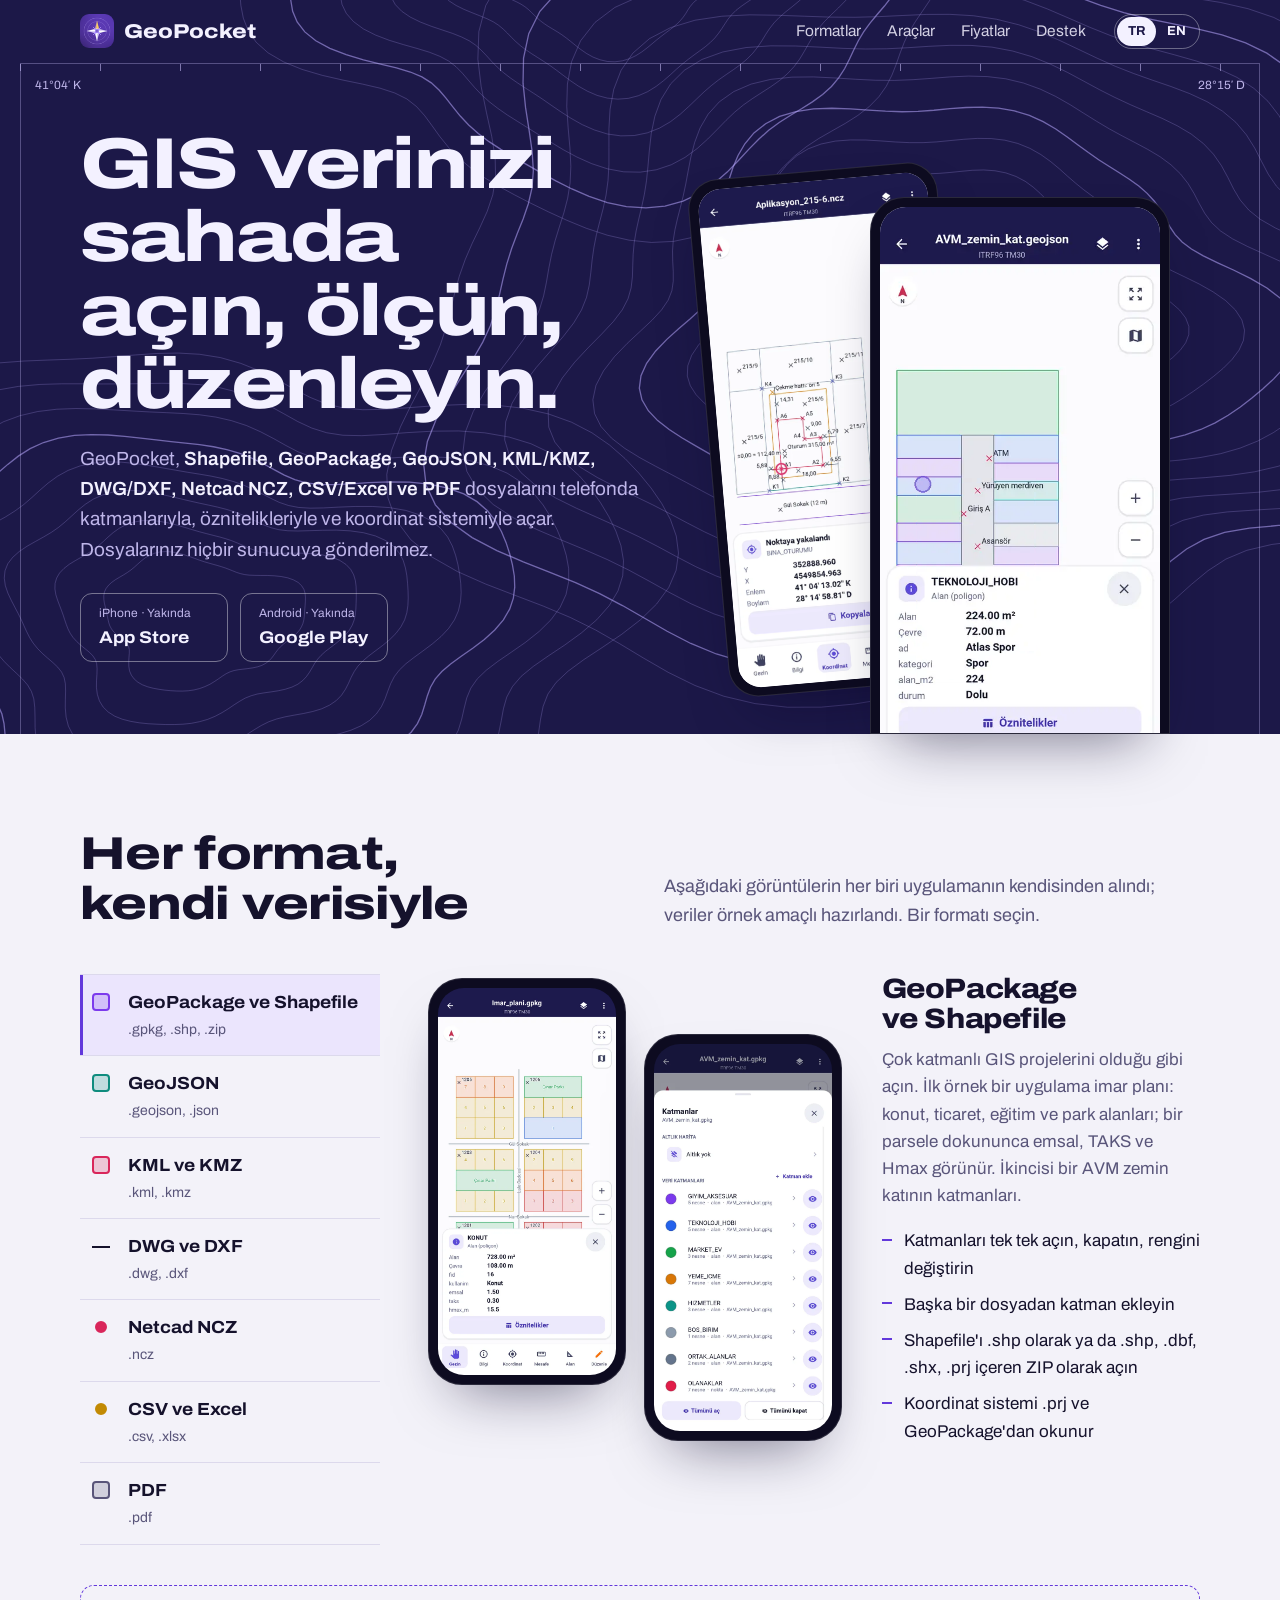
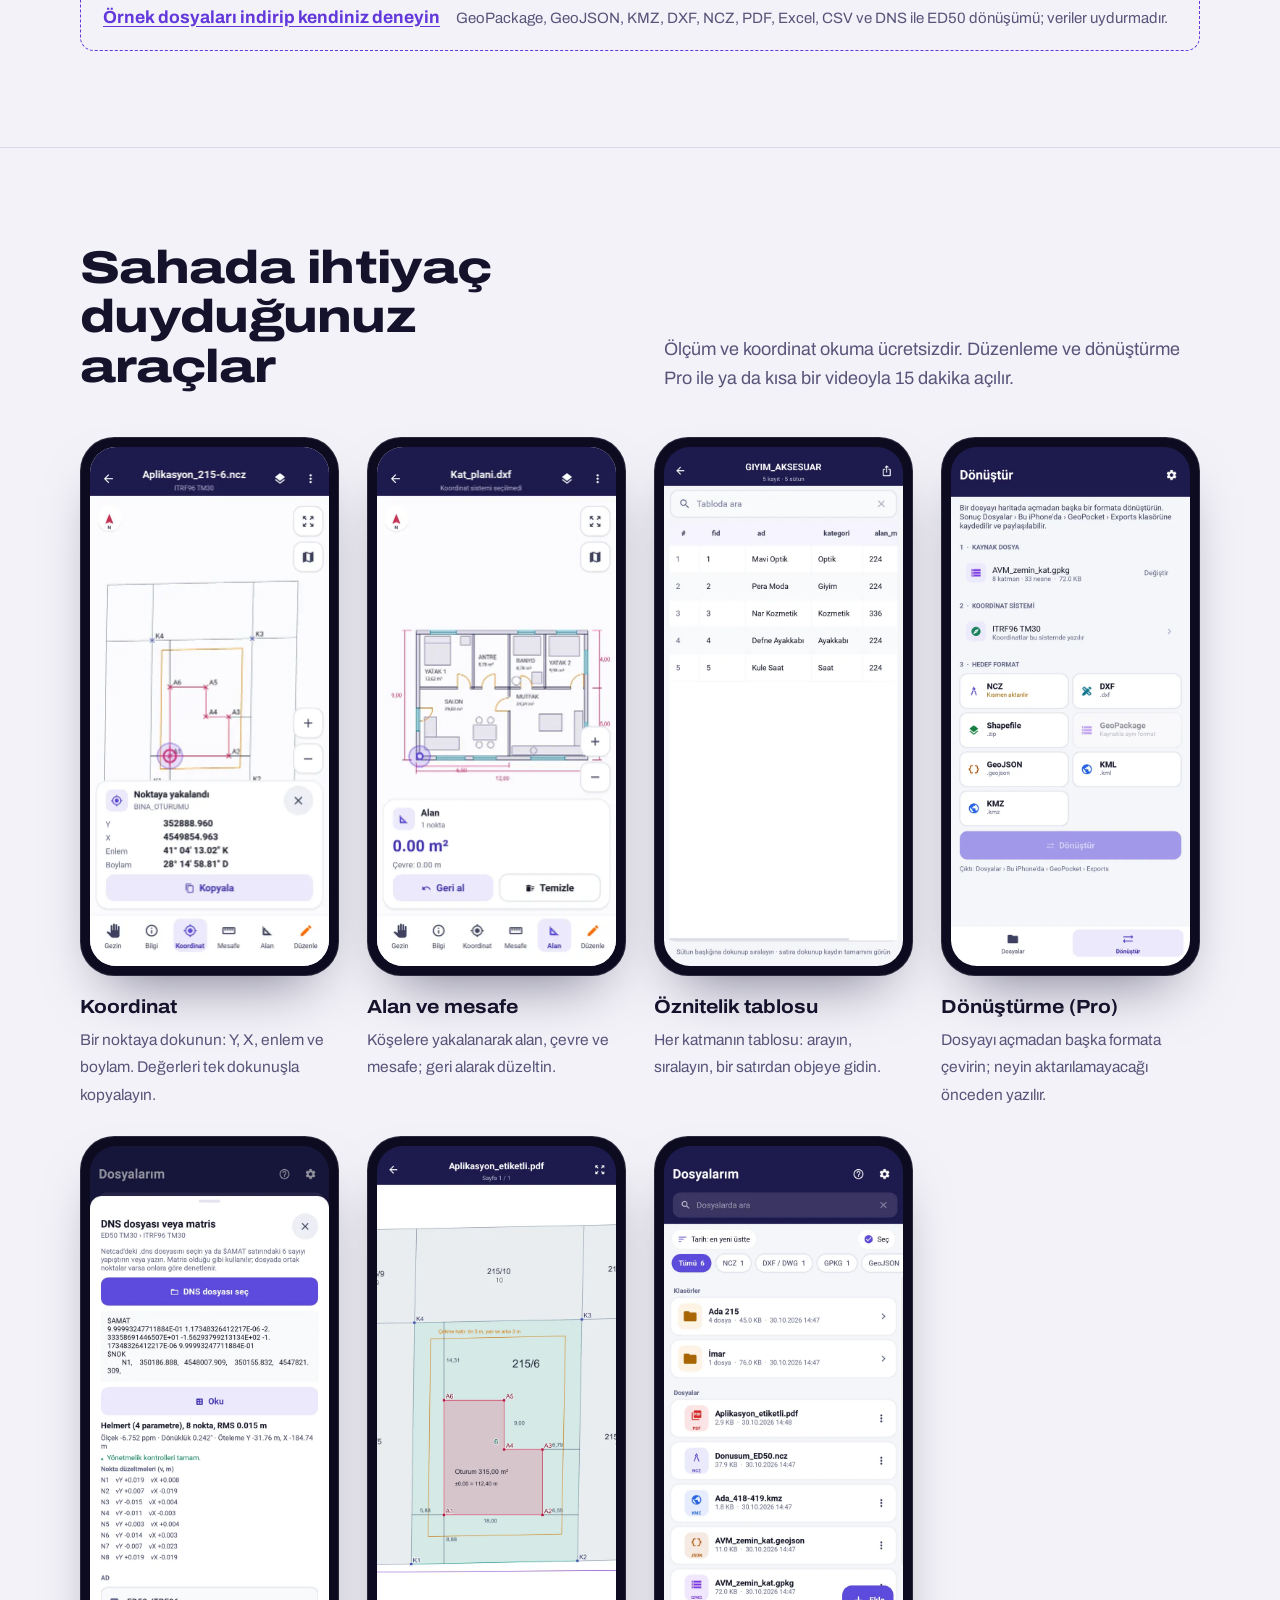
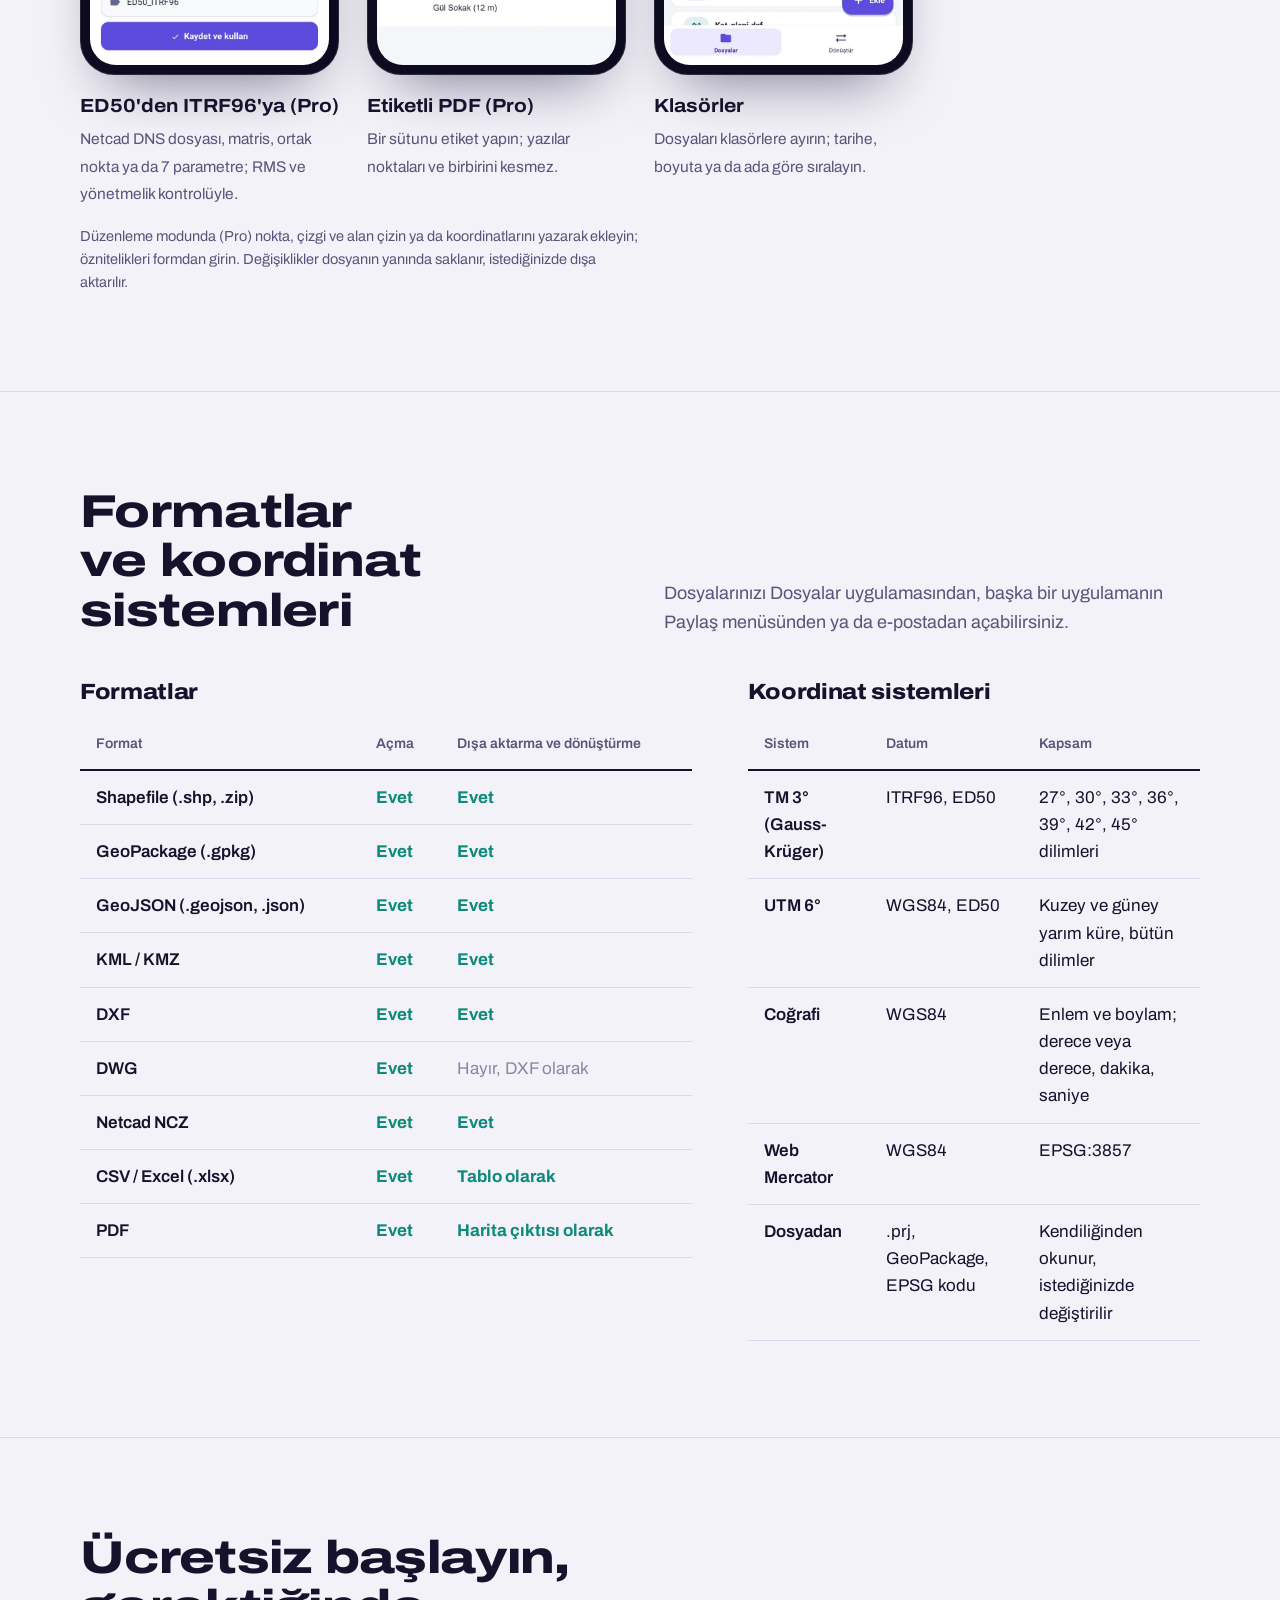
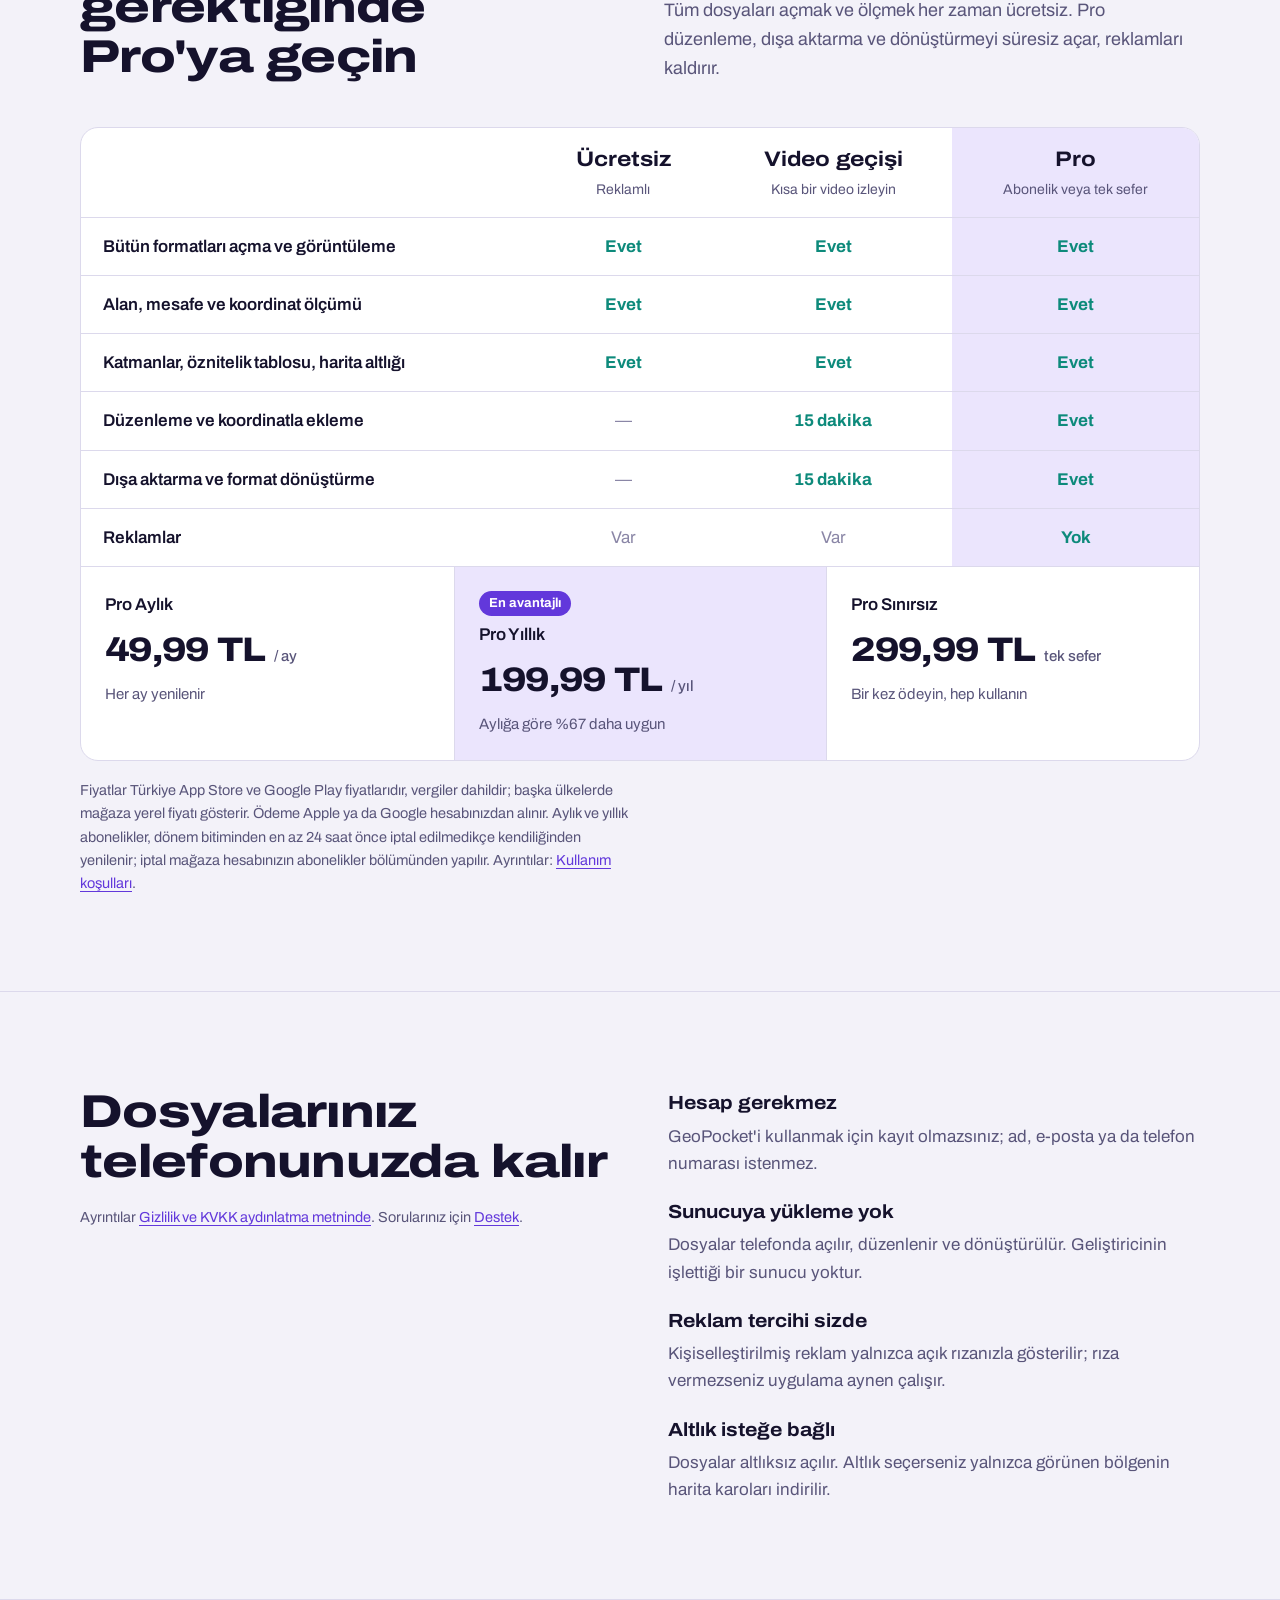
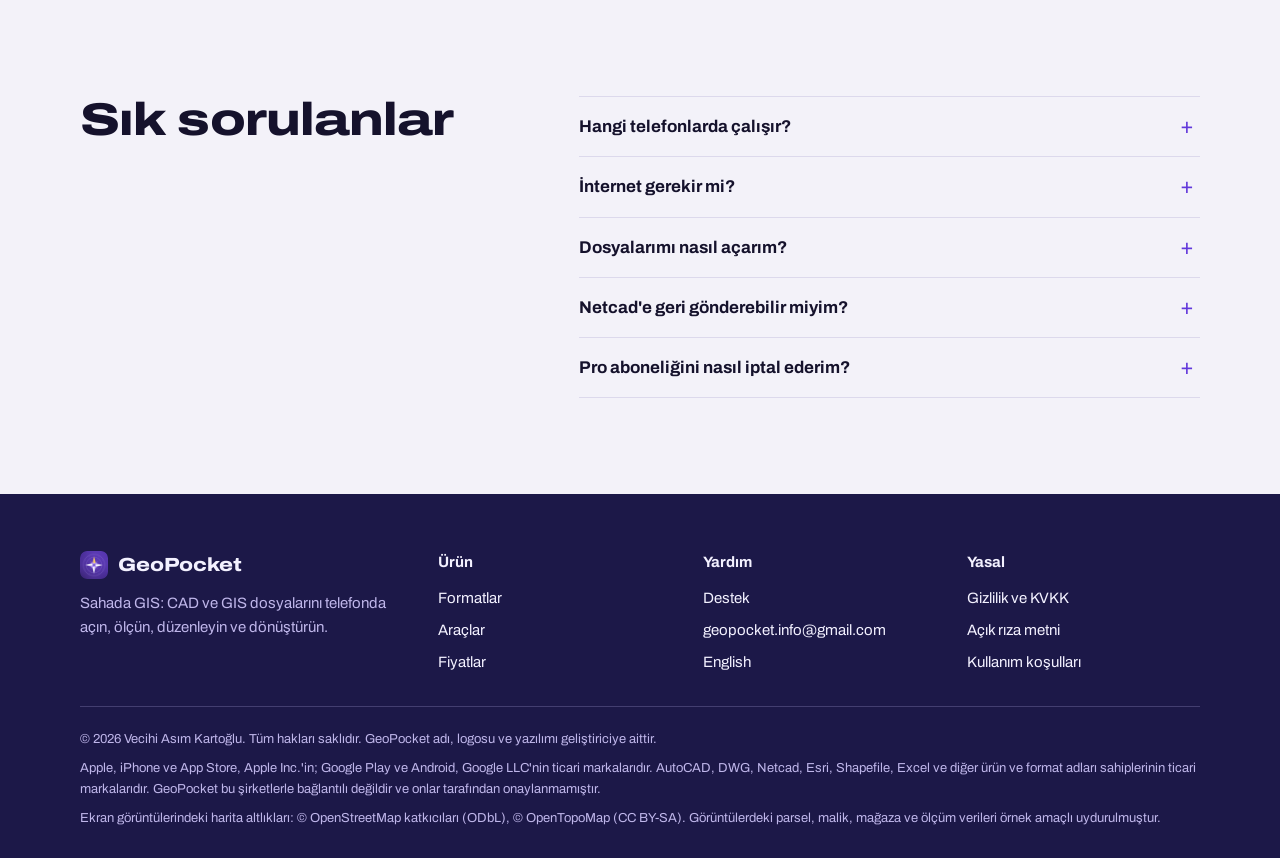
==== commit bdbeaa9c: "ED50 to ITRF96 example, new tools, refreshed pictures" ====
--- a/index.html
+++ b/index.html
@@ -53,11 +53,11 @@
     <div class="legend" role="tablist" aria-label="Formatlar"><button role="tab" id="f-gpkg" aria-controls="p-gpkg" aria-selected="true"><span class="sw" style="--c:var(--road)" aria-hidden="true"></span><b>GeoPackage ve Shapefile</b><span class="ext">.gpkg, .shp, .zip</span></button><button role="tab" id="f-geojson" aria-controls="p-geojson" aria-selected="false"><span class="sw" style="--c:var(--parcel)" aria-hidden="true"></span><b>GeoJSON</b><span class="ext">.geojson, .json</span></button><button role="tab" id="f-kmz" aria-controls="p-kmz" aria-selected="false"><span class="sw" style="--c:var(--building)" aria-hidden="true"></span><b>KML ve KMZ</b><span class="ext">.kml, .kmz</span></button><button role="tab" id="f-dxf" aria-controls="p-dxf" aria-selected="false"><span class="sw line" style="--c:var(--ink)" aria-hidden="true"></span><b>DWG ve DXF</b><span class="ext">.dwg, .dxf</span></button><button role="tab" id="f-ncz" aria-controls="p-ncz" aria-selected="false"><span class="sw pt" style="--c:var(--building)" aria-hidden="true"></span><b>Netcad NCZ</b><span class="ext">.ncz</span></button><button role="tab" id="f-csv" aria-controls="p-csv" aria-selected="false"><span class="sw pt" style="--c:var(--farm)" aria-hidden="true"></span><b>CSV ve Excel</b><span class="ext">.csv, .xlsx</span></button><button role="tab" id="f-pdf" aria-controls="p-pdf" aria-selected="false"><span class="sw" style="--c:var(--muted)" aria-hidden="true"></span><b>PDF</b><span class="ext">.pdf</span></button></div>
     <div class="plates"><div class="plate" role="tabpanel" id="p-gpkg" aria-labelledby="f-gpkg" tabindex="0"><div class="plate-phones"><div class="phone"><img src="img/tr/imar.webp" alt="GeoPackage ve Shapefile" width="660" height="1434" loading="lazy" decoding="async"></div><div class="phone extra"><img src="img/tr/gpkg_katmanlar.webp" alt="GeoPackage ve Shapefile" width="660" height="1434" loading="lazy" decoding="async"></div></div><div><h3>GeoPackage ve Shapefile</h3><p>Çok katmanlı GIS projelerini olduğu gibi açın. İlk örnek bir uygulama imar planı: konut, ticaret, eğitim ve park alanları; bir parsele dokununca emsal, TAKS ve Hmax görünür. İkincisi bir AVM zemin katının katmanları.</p><ul><li>Katmanları tek tek açın, kapatın, rengini değiştirin</li><li>Başka bir dosyadan katman ekleyin</li><li>Shapefile'ı .shp olarak ya da .shp, .dbf, .shx, .prj içeren ZIP olarak açın</li><li>Koordinat sistemi .prj ve GeoPackage'dan okunur</li></ul></div></div><div class="plate" role="tabpanel" id="p-geojson" aria-labelledby="f-geojson" tabindex="0"><div class="plate-phones"><div class="phone"><img src="img/tr/geojson.webp" alt="GeoJSON" width="660" height="1434" loading="lazy" decoding="async"></div><div class="phone extra"><img src="img/tr/tablo.webp" alt="GeoJSON" width="660" height="1434" loading="lazy" decoding="async"></div></div><div><h3>GeoJSON</h3><p>QGIS'ten, bir web servisinden ya da başka bir uygulamadan gelen GeoJSON'u açın. Bir objeye dokunun: alanı, çevresi ve bütün öznitelikleri görünür; öznitelik tablosunda arayıp sıralayın.</p><ul><li>Alan m² ve hektar, çevre metre olarak</li><li>Çok parçalı geometriler ve delikli alanlar</li><li>WGS84 koordinatları TM, UTM veya enlem/boylam olarak okunur</li></ul></div></div><div class="plate" role="tabpanel" id="p-kmz" aria-labelledby="f-kmz" tabindex="0"><div class="plate-phones"><div class="phone"><img src="img/tr/kmz.webp" alt="KML ve KMZ" width="660" height="1434" loading="lazy" decoding="async"></div></div><div><h3>KML ve KMZ</h3><p>Google Earth'te hazırlanmış ada ve parsel sınırlarını, yer işaretlerini ve güzergâhları açın; OpenStreetMap ya da OpenTopoMap altlığı üzerinde inceleyin. KMZ içindeki KML kendiliğinden açılır.</p><ul><li>Yer işareti adları haritada etiket olarak</li><li>Altlık yalnızca siz seçince yüklenir</li><li>Haritadaki çizimleri KML veya KMZ olarak Google Earth'e geri gönderin</li></ul></div></div><div class="plate" role="tabpanel" id="p-dxf" aria-labelledby="f-dxf" tabindex="0"><div class="plate-phones"><div class="phone"><img src="img/tr/dxf.webp" alt="DWG ve DXF" width="660" height="1434" loading="lazy" decoding="async"></div></div><div><h3>DWG ve DXF</h3><p>AutoCAD kat planlarını, vaziyet planlarını ve krokileri telefonda açın. Katmanlar, yazılar, yaylar ve bloklar çizimdeki gibi; oda alanını ve duvar ölçülerini parmağınızla ölçün.</p><ul><li>Mesafe, alan ve çevre ölçümü, köşelere yakalanarak</li><li>Proje koordinatlı çizimleri altlık üzerinde görün</li><li>DWG salt okunur açılır; değişiklikler DXF olarak kaydedilir</li></ul></div></div><div class="plate" role="tabpanel" id="p-ncz" aria-labelledby="f-ncz" tabindex="0"><div class="plate-phones"><div class="phone"><img src="img/tr/ncz.webp" alt="Netcad NCZ" width="660" height="1434" loading="lazy" decoding="async"></div><div class="phone extra"><img src="img/tr/ncz_koordinat.webp" alt="Netcad NCZ" width="660" height="1434" loading="lazy" decoding="async"></div></div><div><h3>Netcad NCZ</h3><p>Netcad aplikasyon ve ölçüm dosyalarını açın. Örnekte ada 215 parsel 6 için bir aplikasyon projesi var: komşu parseller, çekme hattı, bina oturumu ve A1–A6 aplikasyon noktaları.</p><ul><li>Noktaya yakalanarak Y, X, enlem ve boylam</li><li>TM 3° ITRF96 ve ED50, tüm dilimler</li><li>Değişiklikleri yeniden NCZ olarak kaydedin (yazılar NCZ'ye aktarılmaz)</li></ul></div></div><div class="plate" role="tabpanel" id="p-csv" aria-labelledby="f-csv" tabindex="0"><div class="plate-phones"><div class="phone"><img src="img/tr/csv.webp" alt="CSV ve Excel" width="660" height="1434" loading="lazy" decoding="async"></div><div class="phone extra"><img src="img/tr/xlsx.webp" alt="CSV ve Excel" width="660" height="1434" loading="lazy" decoding="async"></div></div><div><h3>CSV ve Excel</h3><p>Malik, hisse ve alan listelerini, nokta koordinatlarını haritaya getirin. Koordinat sütunlarını ve sistemini siz seçersiniz, GeoPocket tahminini önceden işaretler. WKT geometri sütunlu tablolar doğrudan açılır.</p><ul><li>Virgüllü ve noktalı ondalıklar</li><li>Birden çok sayfalı Excel dosyaları</li><li>Öznitelik tablosunu CSV veya XLSX olarak dışa aktarın</li></ul></div></div><div class="plate" role="tabpanel" id="p-pdf" aria-labelledby="f-pdf" tabindex="0"><div class="plate-phones"><div class="phone"><img src="img/tr/pdf.webp" alt="PDF" width="660" height="1434" loading="lazy" decoding="async"></div></div><div><h3>PDF</h3><p>Haritayı başlık, ölçek, koordinat sistemi ve lejantla vektör PDF'e dökün; size gelen PDF paftaları yakınlaştırarak inceleyin. Örnek, aplikasyon projesinin A4 çıktısı.</p><ul><li>A4 ve A3, dikey veya yatay sayfa</li><li>Yakınlaştırdıkça keskinleşen sayfa</li><li>Çok sayfalı PDF'ler</li></ul></div></div></div>
   </div>
-  <p class="try"><a href="samples/">Örnek dosyaları indirip kendiniz deneyin</a>
-    <span>GeoPackage, GeoJSON, KMZ, DXF, NCZ, PDF, Excel, CSV; veriler uydurmadır.</span></p>
+  <p class="try"><a href="ornek-dosyalar.html">Örnek dosyaları indirip kendiniz deneyin</a>
+    <span>GeoPackage, GeoJSON, KMZ, DXF, NCZ, PDF, Excel, CSV ve DNS ile ED50 dönüşümü; veriler uydurmadır.</span></p>
 </div></section><section class="band" id="araclar"><div class="wrap">
   <div class="head"><h2>Sahada ihtiyaç duyduğunuz araçlar</h2><p>Ölçüm ve koordinat okuma ücretsizdir. Düzenleme ve dönüştürme Pro ile ya da kısa bir videoyla 15 dakika açılır.</p></div>
-  <div class="strip"><figure><div class="phone"><picture><source media="(prefers-reduced-motion: reduce)" srcset="img/tr/clip_koordinat_poster.webp"><img src="img/tr/clip_koordinat.webp" alt="Koordinat" width="480" height="1040" loading="lazy"></picture></div><figcaption><b>Koordinat</b><span>Bir noktaya dokunun: Y, X, enlem ve boylam. Değerleri tek dokunuşla kopyalayın.</span></figcaption></figure><figure><div class="phone"><picture><source media="(prefers-reduced-motion: reduce)" srcset="img/tr/clip_olcum_poster.webp"><img src="img/tr/clip_olcum.webp" alt="Alan ve mesafe" width="480" height="1040" loading="lazy"></picture></div><figcaption><b>Alan ve mesafe</b><span>Köşelere yakalanarak alan, çevre ve mesafe; geri alarak düzeltin.</span></figcaption></figure><figure><div class="phone"><img src="img/tr/tablo.webp" alt="Öznitelik tablosu" width="660" height="1434" loading="lazy" decoding="async"></div><figcaption><b>Öznitelik tablosu</b><span>Her katmanın tablosu: arayın, sıralayın, bir satırdan objeye gidin.</span></figcaption></figure><figure><div class="phone"><img src="img/tr/donustur.webp" alt="Dönüştürme (Pro)" width="660" height="1434" loading="lazy" decoding="async"></div><figcaption><b>Dönüştürme (Pro)</b><span>Dosyayı açmadan başka formata çevirin; neyin aktarılamayacağı önceden yazılır.</span></figcaption></figure></div>
+  <div class="strip"><figure><div class="phone"><picture><source media="(prefers-reduced-motion: reduce)" srcset="img/tr/clip_koordinat_poster.webp"><img src="img/tr/clip_koordinat.webp" alt="Koordinat" width="480" height="1040" loading="lazy"></picture></div><figcaption><b>Koordinat</b><span>Bir noktaya dokunun: Y, X, enlem ve boylam. Değerleri tek dokunuşla kopyalayın.</span></figcaption></figure><figure><div class="phone"><picture><source media="(prefers-reduced-motion: reduce)" srcset="img/tr/clip_olcum_poster.webp"><img src="img/tr/clip_olcum.webp" alt="Alan ve mesafe" width="480" height="1040" loading="lazy"></picture></div><figcaption><b>Alan ve mesafe</b><span>Köşelere yakalanarak alan, çevre ve mesafe; geri alarak düzeltin.</span></figcaption></figure><figure><div class="phone"><img src="img/tr/tablo.webp" alt="Öznitelik tablosu" width="660" height="1434" loading="lazy" decoding="async"></div><figcaption><b>Öznitelik tablosu</b><span>Her katmanın tablosu: arayın, sıralayın, bir satırdan objeye gidin.</span></figcaption></figure><figure><div class="phone"><img src="img/tr/donustur.webp" alt="Dönüştürme (Pro)" width="660" height="1434" loading="lazy" decoding="async"></div><figcaption><b>Dönüştürme (Pro)</b><span>Dosyayı açmadan başka formata çevirin; neyin aktarılamayacağı önceden yazılır.</span></figcaption></figure><figure><div class="phone"><img src="img/tr/dns.webp" alt="ED50'den ITRF96'ya (Pro)" width="660" height="1434" loading="lazy" decoding="async"></div><figcaption><b>ED50'den ITRF96'ya (Pro)</b><span>Netcad DNS dosyası, matris, ortak nokta ya da 7 parametre; RMS ve yönetmelik kontrolüyle.</span></figcaption></figure><figure><div class="phone"><img src="img/tr/pdf_etiket.webp" alt="Etiketli PDF (Pro)" width="660" height="1434" loading="lazy" decoding="async"></div><figcaption><b>Etiketli PDF (Pro)</b><span>Bir sütunu etiket yapın; yazılar noktaları ve birbirini kesmez.</span></figcaption></figure><figure><div class="phone"><img src="img/tr/klasorler.webp" alt="Klasörler" width="660" height="1434" loading="lazy" decoding="async"></div><figcaption><b>Klasörler</b><span>Dosyaları klasörlere ayırın; tarihe, boyuta ya da ada göre sıralayın.</span></figcaption></figure></div>
   <p class="note">Düzenleme modunda (Pro) nokta, çizgi ve alan çizin ya da koordinatlarını yazarak ekleyin; öznitelikleri formdan girin. Değişiklikler dosyanın yanında saklanır, istediğinizde dışa aktarılır.</p>
 </div></section><section class="band"><div class="wrap">
   <div class="head"><h2>Formatlar ve koordinat sistemleri</h2><p>Dosyalarınızı Dosyalar uygulamasından, başka bir uygulamanın Paylaş menüsünden ya da e-postadan açabilirsiniz.</p></div>
--- a/style.css
+++ b/style.css
@@ -333,3 +333,21 @@
   .plan { padding: 18px 20px; gap: 2px; }
   .plan .price { font-size: 28px; }
 }
+
+/* samples page: the ED50 -> ITRF96 walk-through */
+.transform { margin-top: 56px; display: grid; gap: 14px; }
+.transform h2 { margin: 0; }
+.transform h3 { margin: 18px 0 0; }
+.transform ol { margin: 8px 0 0; padding-left: 1.3em; display: grid; gap: 8px; }
+.transform-grid { display: grid; gap: 28px; grid-template-columns: minmax(0, 1fr) 280px; align-items: start; }
+.transform .clip { margin: 0; }
+.transform .clip img { display: block; width: 100%; height: auto; border-radius: 22px; }
+.ways { display: grid; grid-template-columns: max-content minmax(0, 1fr); gap: 8px 18px; margin: 8px 0 0; }
+.ways dt { font-weight: 700; }
+.ways dd { margin: 0; }
+@media (max-width: 760px) {
+  .transform-grid { grid-template-columns: 1fr; }
+  .transform .clip { max-width: 280px; justify-self: center; }
+  .ways { grid-template-columns: 1fr; gap: 2px; }
+  .ways dd { margin-bottom: 10px; }
+}
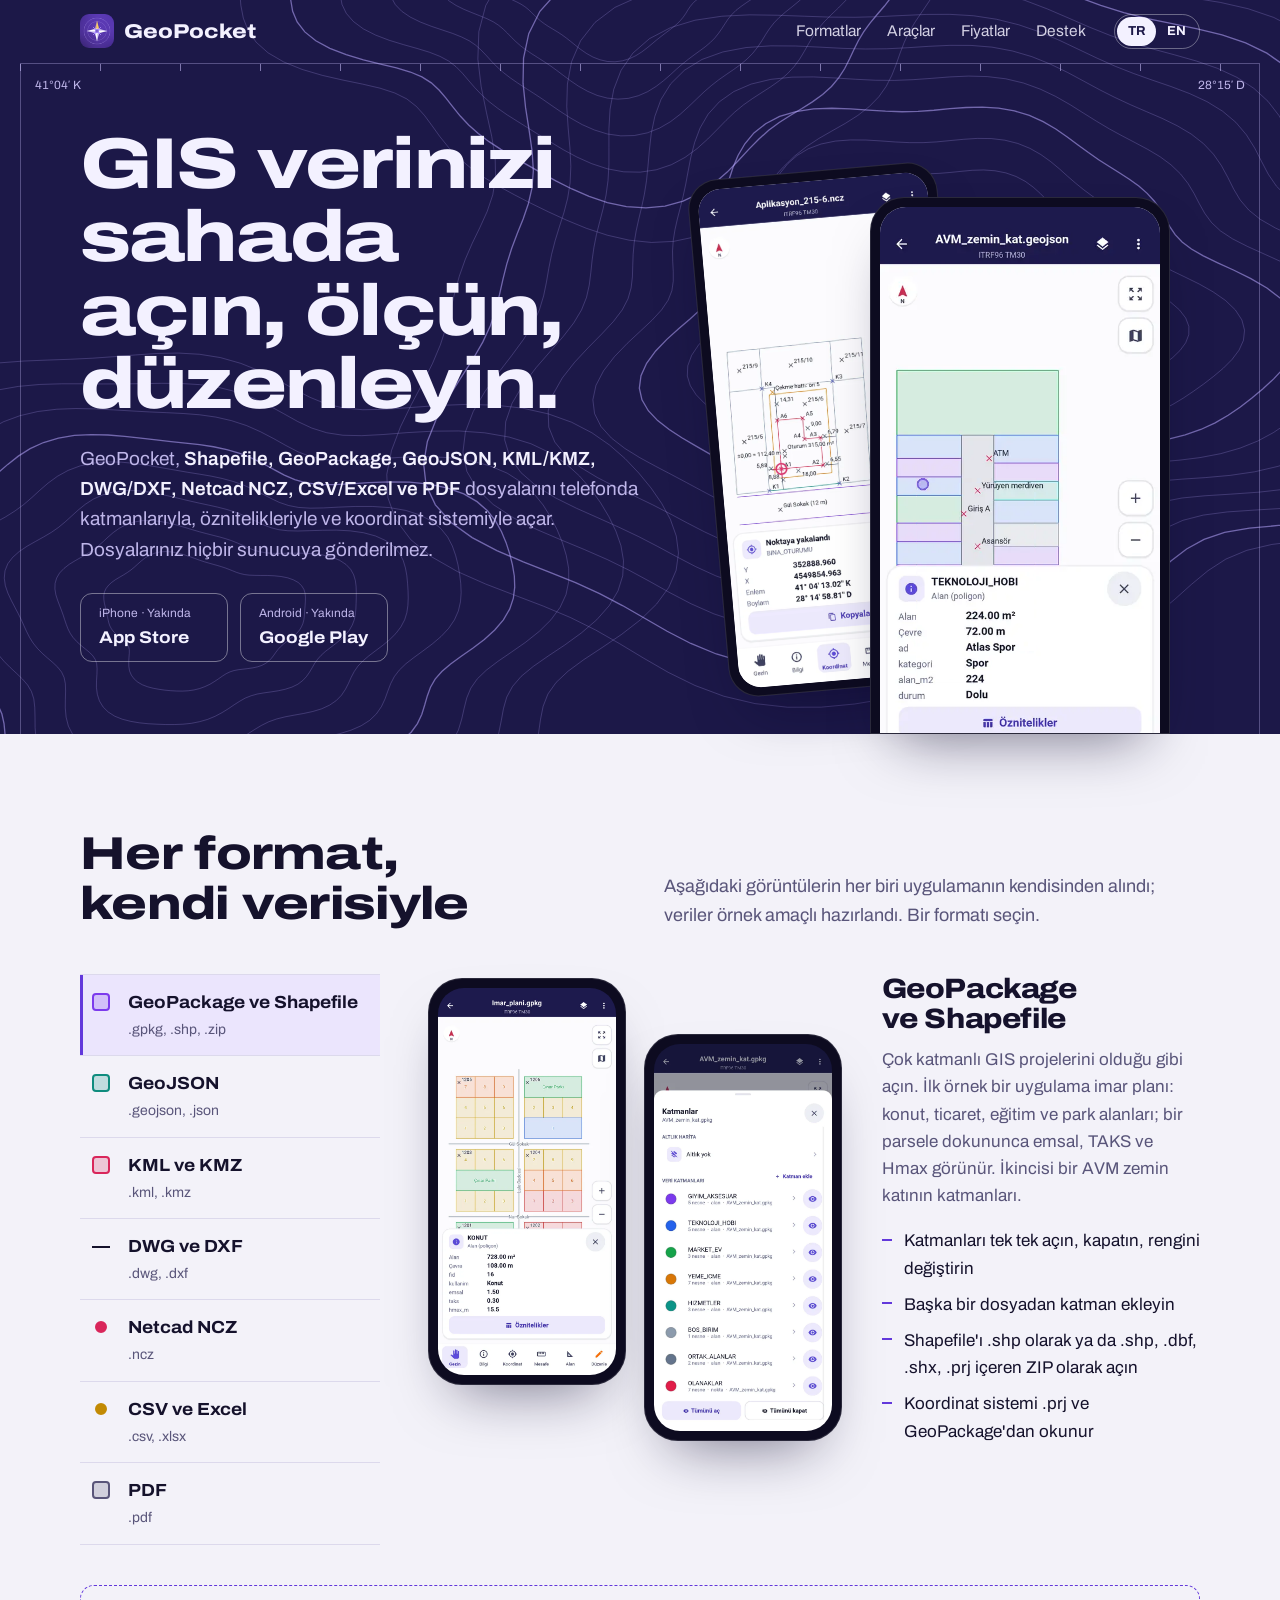
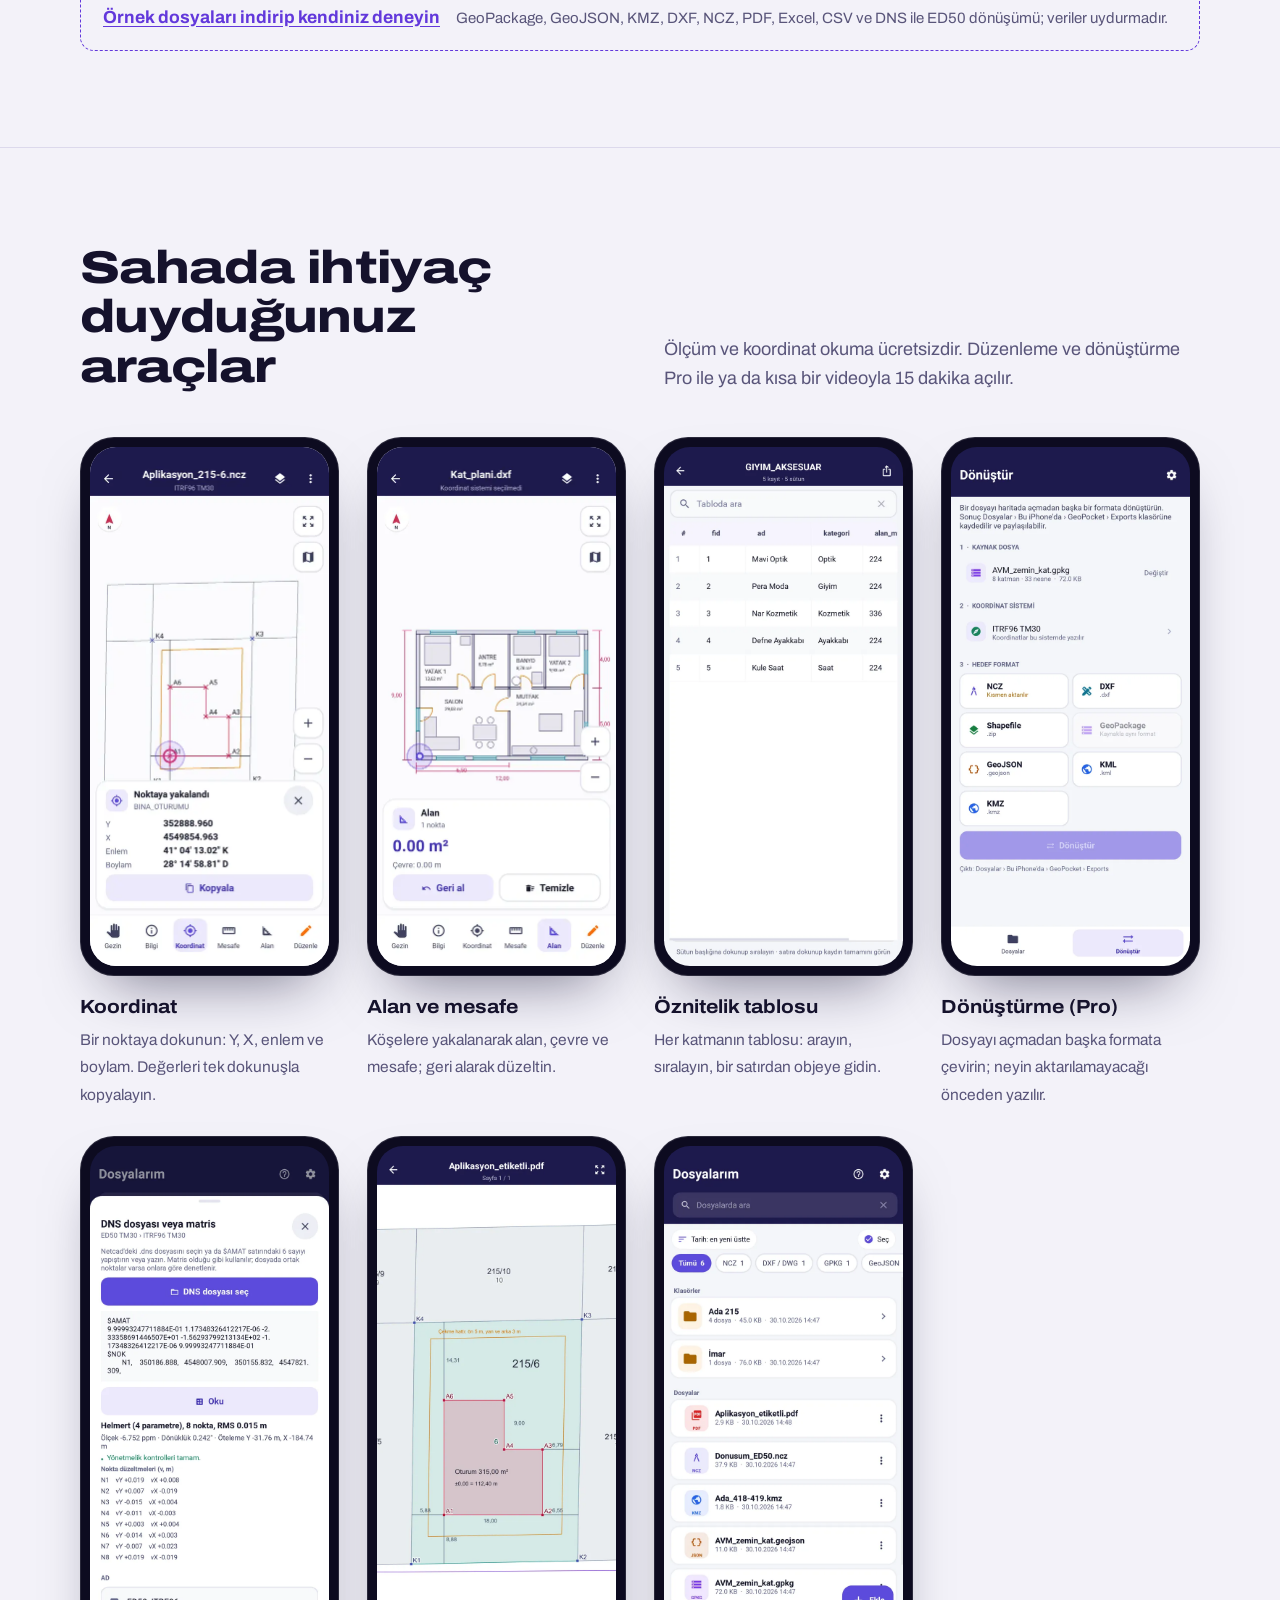
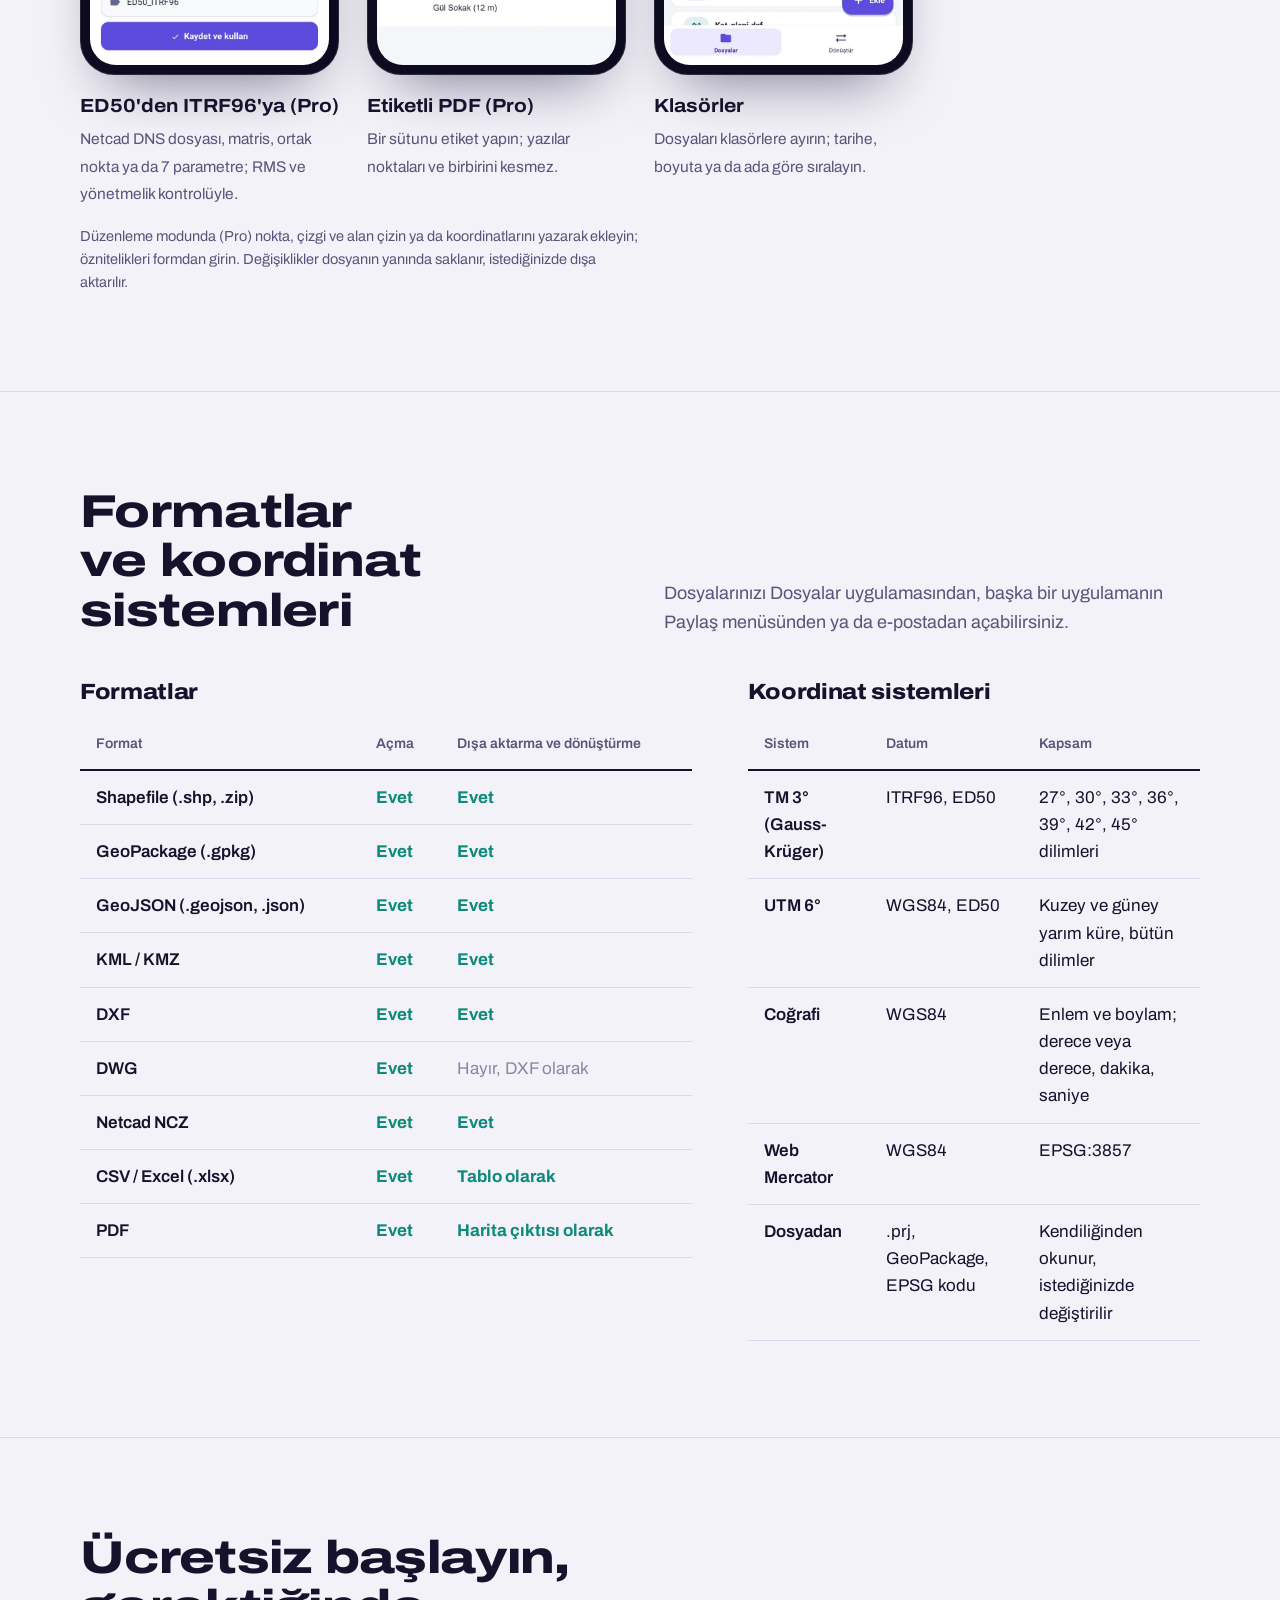
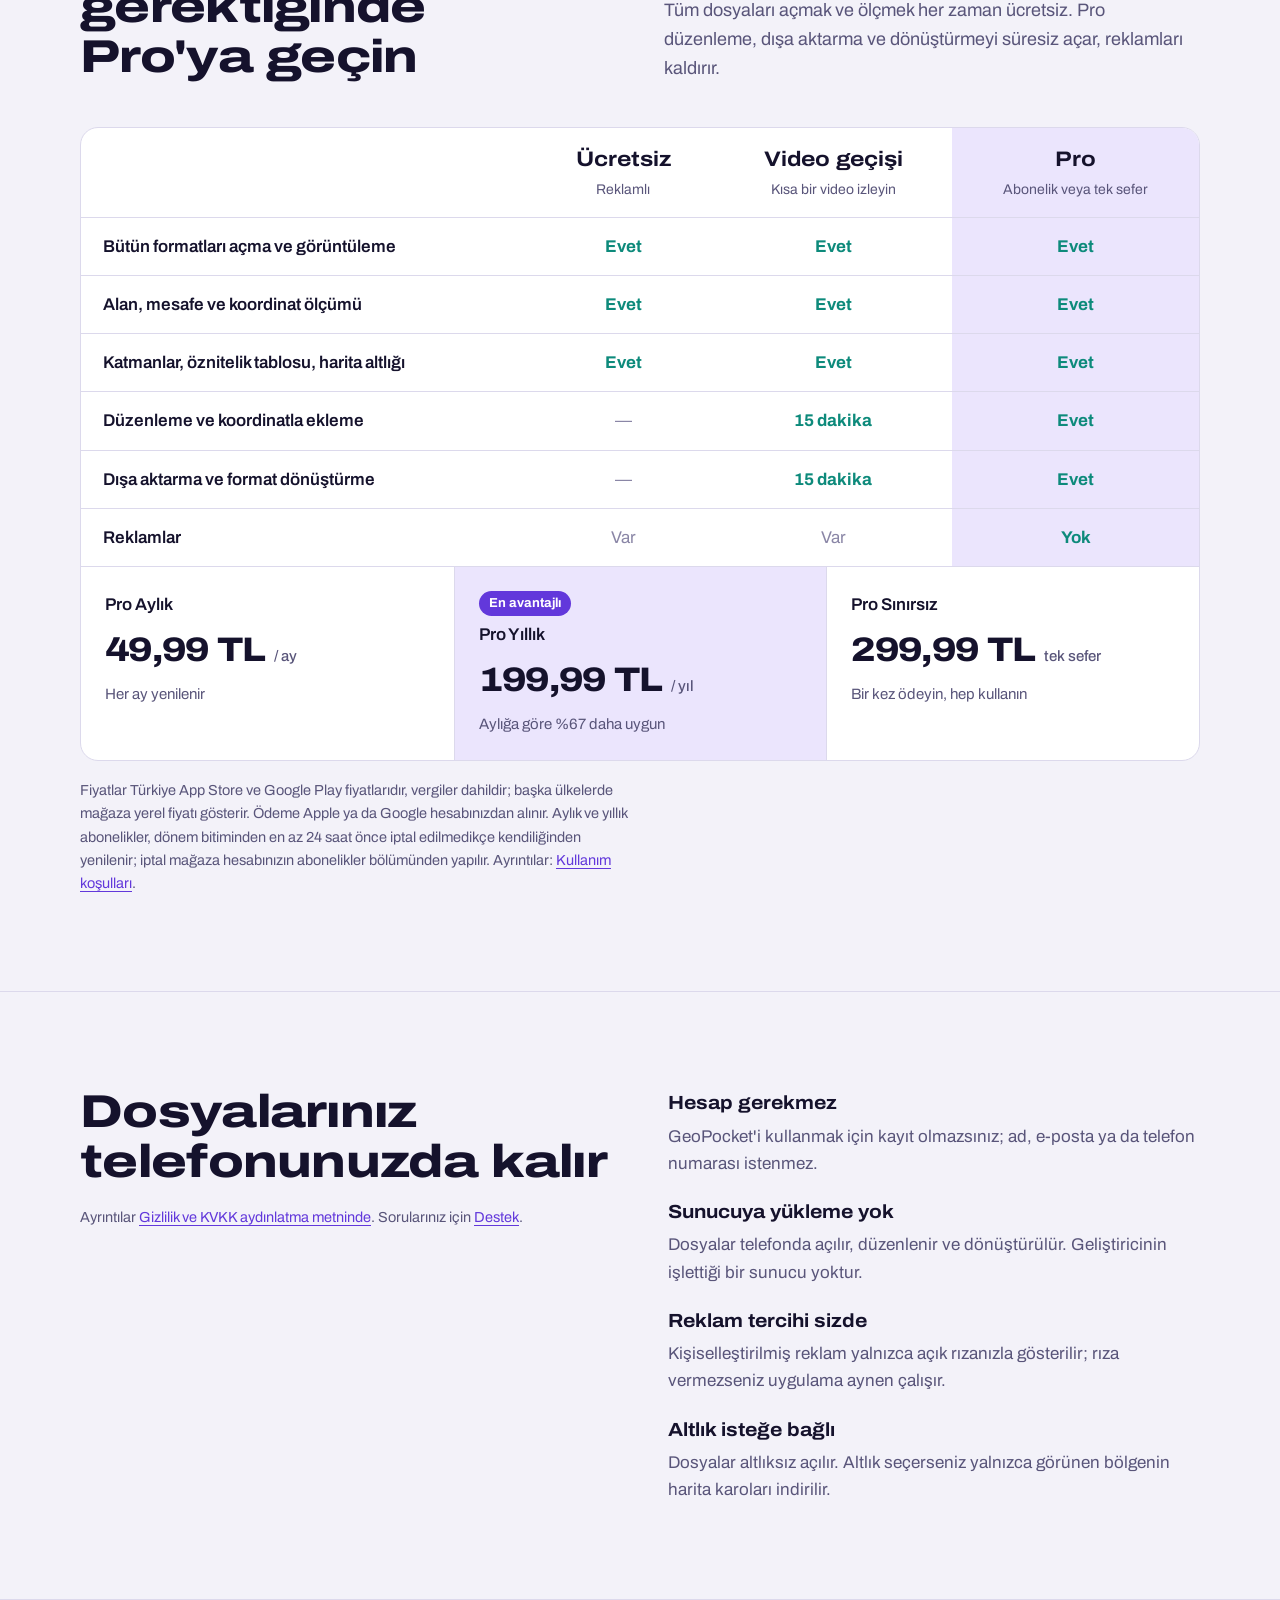
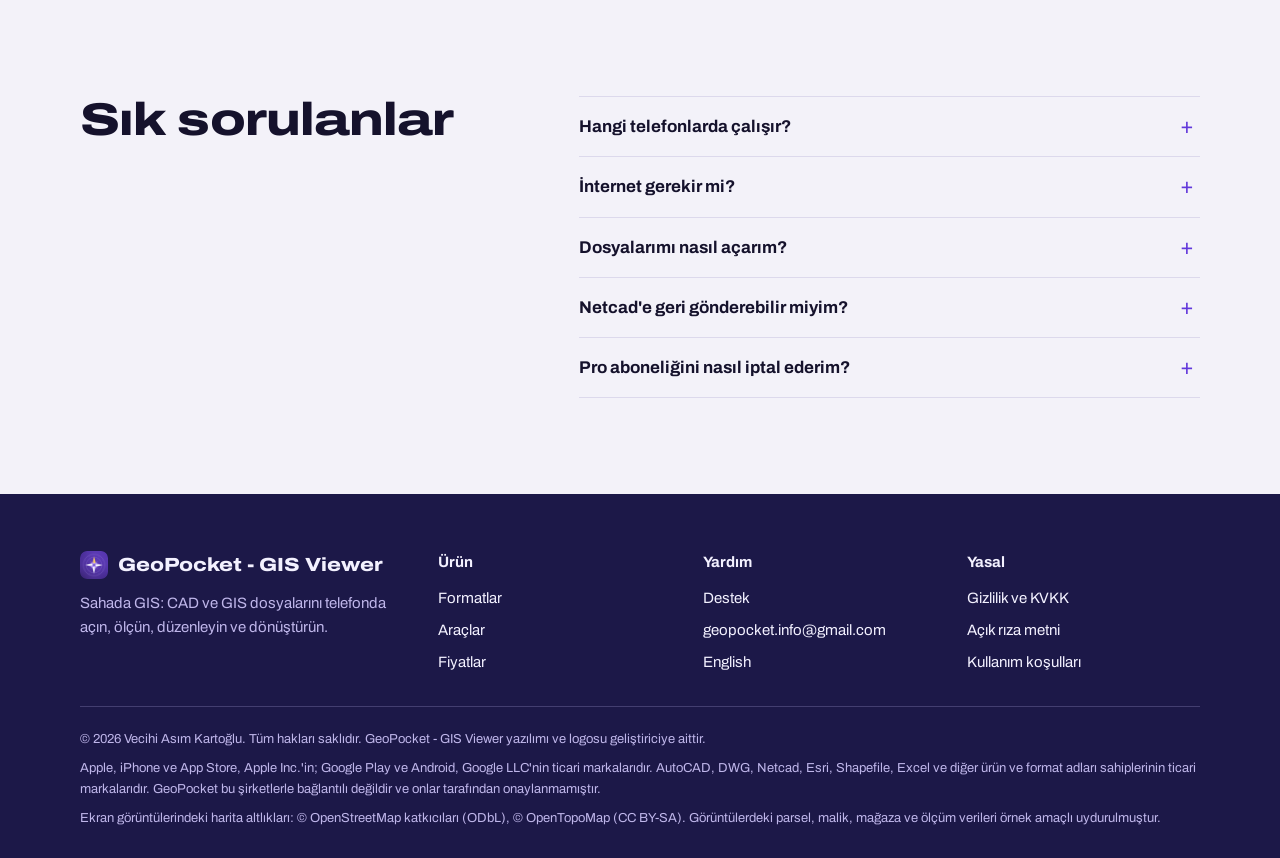
==== commit 1a8475b5: "Page titles and footer use the full store name" ====
--- a/index.html
+++ b/index.html
@@ -3,14 +3,14 @@
 <head>
 <meta charset="utf-8">
 <meta name="viewport" content="width=device-width, initial-scale=1, viewport-fit=cover">
-<title>GeoPocket: telefonda GIS görüntüleyici, düzenleyici ve dönüştürücü</title>
+<title>GeoPocket - GIS Viewer: GIS dosyalarını telefonda aç, düzenle, dönüştür</title>
 <meta name="description" content="Shapefile, GeoPackage, GeoJSON, KML, KMZ, DWG, DXF, Netcad NCZ, CSV, Excel ve PDF dosyalarını iPhone ve Android'de açın; alan ve koordinat ölçün, öznitelikleri inceleyin, düzenleyin ve formatlar arasında dönüştürün.">
 <link rel="canonical" href="https://vecihiasim.github.io/geopocket/">
 <link rel="alternate" hreflang="tr" href="https://vecihiasim.github.io/geopocket/">
 <link rel="alternate" hreflang="en" href="https://vecihiasim.github.io/geopocket/en/">
 <link rel="alternate" hreflang="x-default" href="https://vecihiasim.github.io/geopocket/">
 <meta property="og:type" content="website">
-<meta property="og:title" content="GeoPocket: telefonda GIS görüntüleyici, düzenleyici ve dönüştürücü">
+<meta property="og:title" content="GeoPocket - GIS Viewer: GIS dosyalarını telefonda aç, düzenle, dönüştür">
 <meta property="og:description" content="Shapefile, GeoPackage, GeoJSON, KML, KMZ, DWG, DXF, Netcad NCZ, CSV, Excel ve PDF dosyalarını iPhone ve Android'de açın; alan ve koordinat ölçün, öznitelikleri inceleyin, düzenleyin ve formatlar arasında dönüştürün.">
 <meta property="og:url" content="https://vecihiasim.github.io/geopocket/">
 <meta property="og:image" content="https://vecihiasim.github.io/geopocket/img/icon-192.png">
@@ -93,7 +93,7 @@
 </main>
 <footer class="site-foot"><div class="wrap">
   <div class="foot-grid">
-    <div><p class="b"><img src="img/icon-64.png" alt="" width="28" height="28">GeoPocket</p><p>Sahada GIS: CAD ve GIS dosyalarını telefonda açın, ölçün, düzenleyin ve dönüştürün.</p></div>
+    <div><p class="b"><img src="img/icon-64.png" alt="" width="28" height="28">GeoPocket - GIS Viewer</p><p>Sahada GIS: CAD ve GIS dosyalarını telefonda açın, ölçün, düzenleyin ve dönüştürün.</p></div>
     <div><h4>Ürün</h4><ul>
       <li><a href="index.html#formatlar">Formatlar</a></li>
       <li><a href="index.html#araclar">Araçlar</a></li>
@@ -107,7 +107,7 @@
       <li><a href="acik-riza.html">Açık rıza metni</a></li>
       <li><a href="kosullar.html">Kullanım koşulları</a></li></ul></div>
   </div>
-  <div class="legal-line"><p>© 2026 Vecihi Asım Kartoğlu. Tüm hakları saklıdır. GeoPocket adı, logosu ve yazılımı geliştiriciye aittir.</p><p>Apple, iPhone ve App Store, Apple Inc.'in; Google Play ve Android, Google LLC'nin ticari markalarıdır. AutoCAD, DWG, Netcad, Esri, Shapefile, Excel ve diğer ürün ve format adları sahiplerinin ticari markalarıdır. GeoPocket bu şirketlerle bağlantılı değildir ve onlar tarafından onaylanmamıştır.</p><p>Ekran görüntülerindeki harita altlıkları: © OpenStreetMap katkıcıları (ODbL), © OpenTopoMap (CC BY-SA). Görüntülerdeki parsel, malik, mağaza ve ölçüm verileri örnek amaçlı uydurulmuştur.</p></div>
+  <div class="legal-line"><p>© 2026 Vecihi Asım Kartoğlu. Tüm hakları saklıdır. GeoPocket - GIS Viewer yazılımı ve logosu geliştiriciye aittir.</p><p>Apple, iPhone ve App Store, Apple Inc.'in; Google Play ve Android, Google LLC'nin ticari markalarıdır. AutoCAD, DWG, Netcad, Esri, Shapefile, Excel ve diğer ürün ve format adları sahiplerinin ticari markalarıdır. GeoPocket bu şirketlerle bağlantılı değildir ve onlar tarafından onaylanmamıştır.</p><p>Ekran görüntülerindeki harita altlıkları: © OpenStreetMap katkıcıları (ODbL), © OpenTopoMap (CC BY-SA). Görüntülerdeki parsel, malik, mağaza ve ölçüm verileri örnek amaçlı uydurulmuştur.</p></div>
 </div></footer>
 <script src="site.js" defer></script>
 </body>
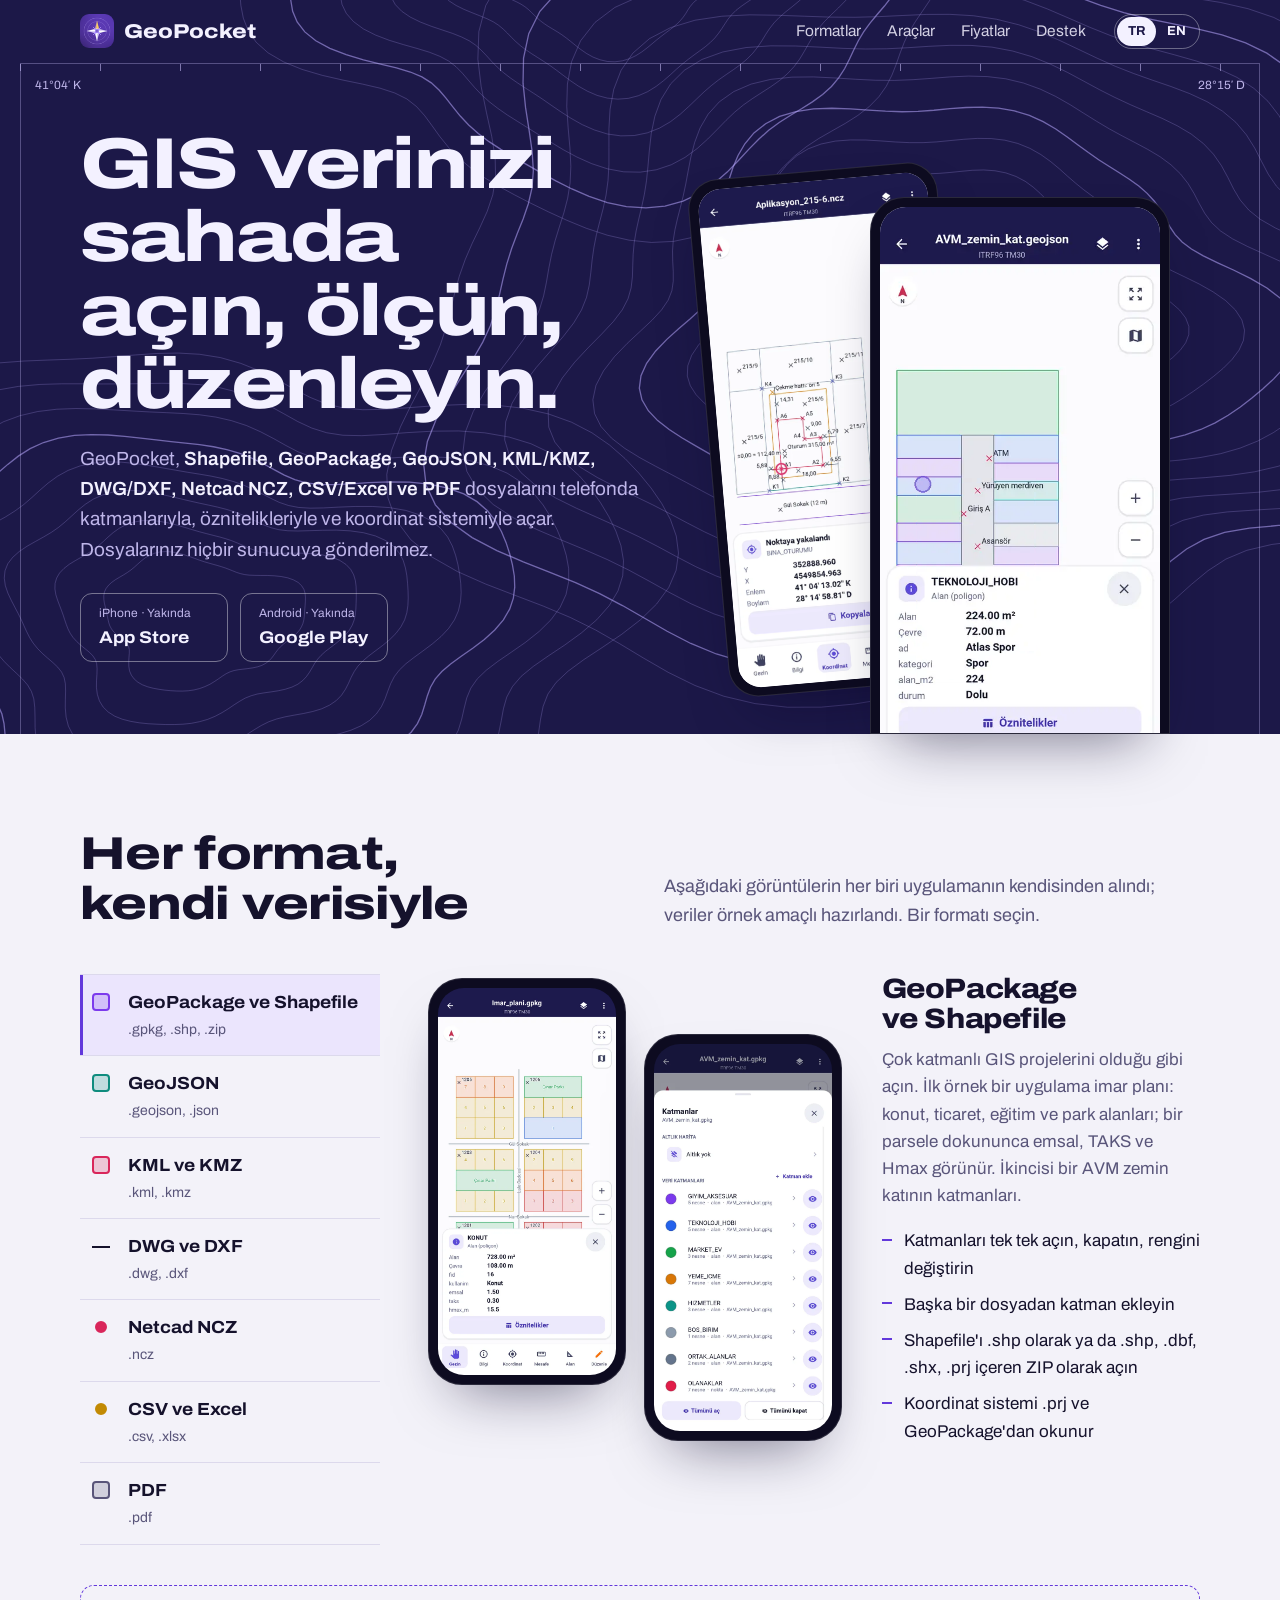
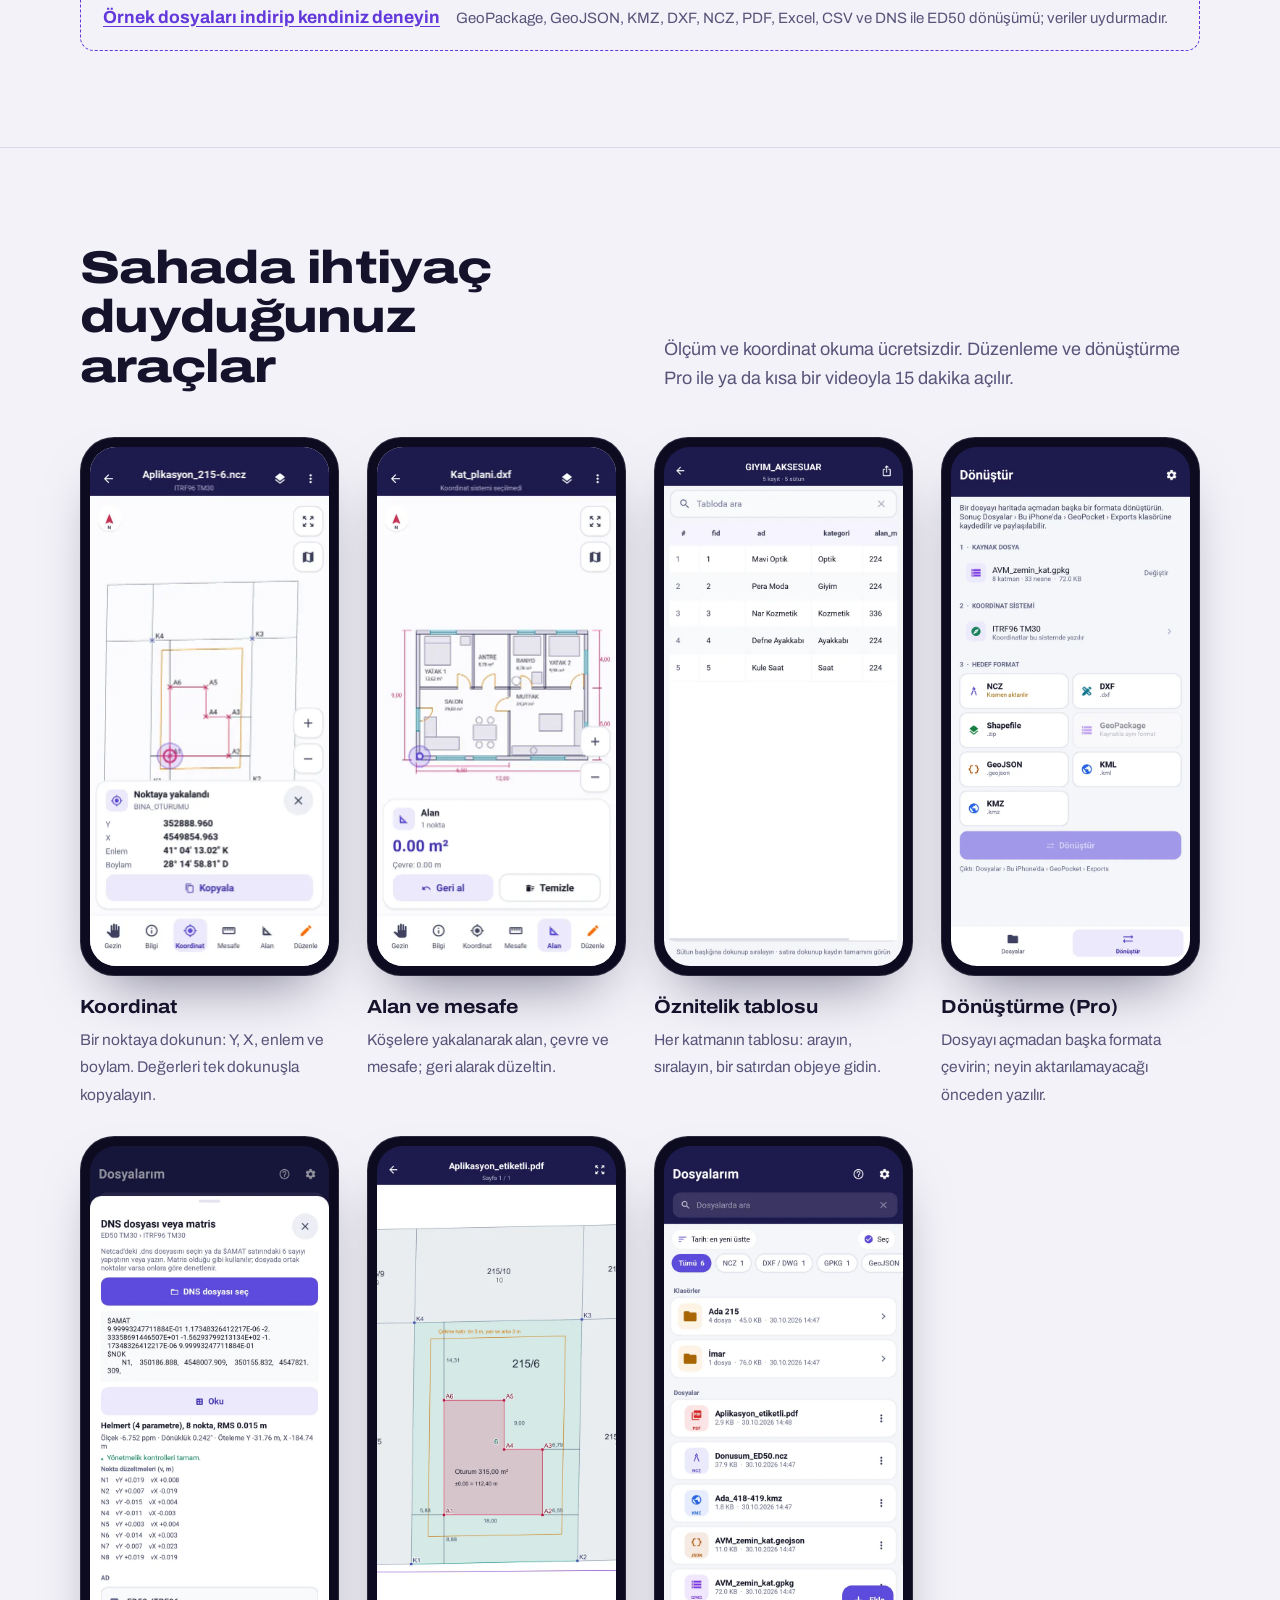
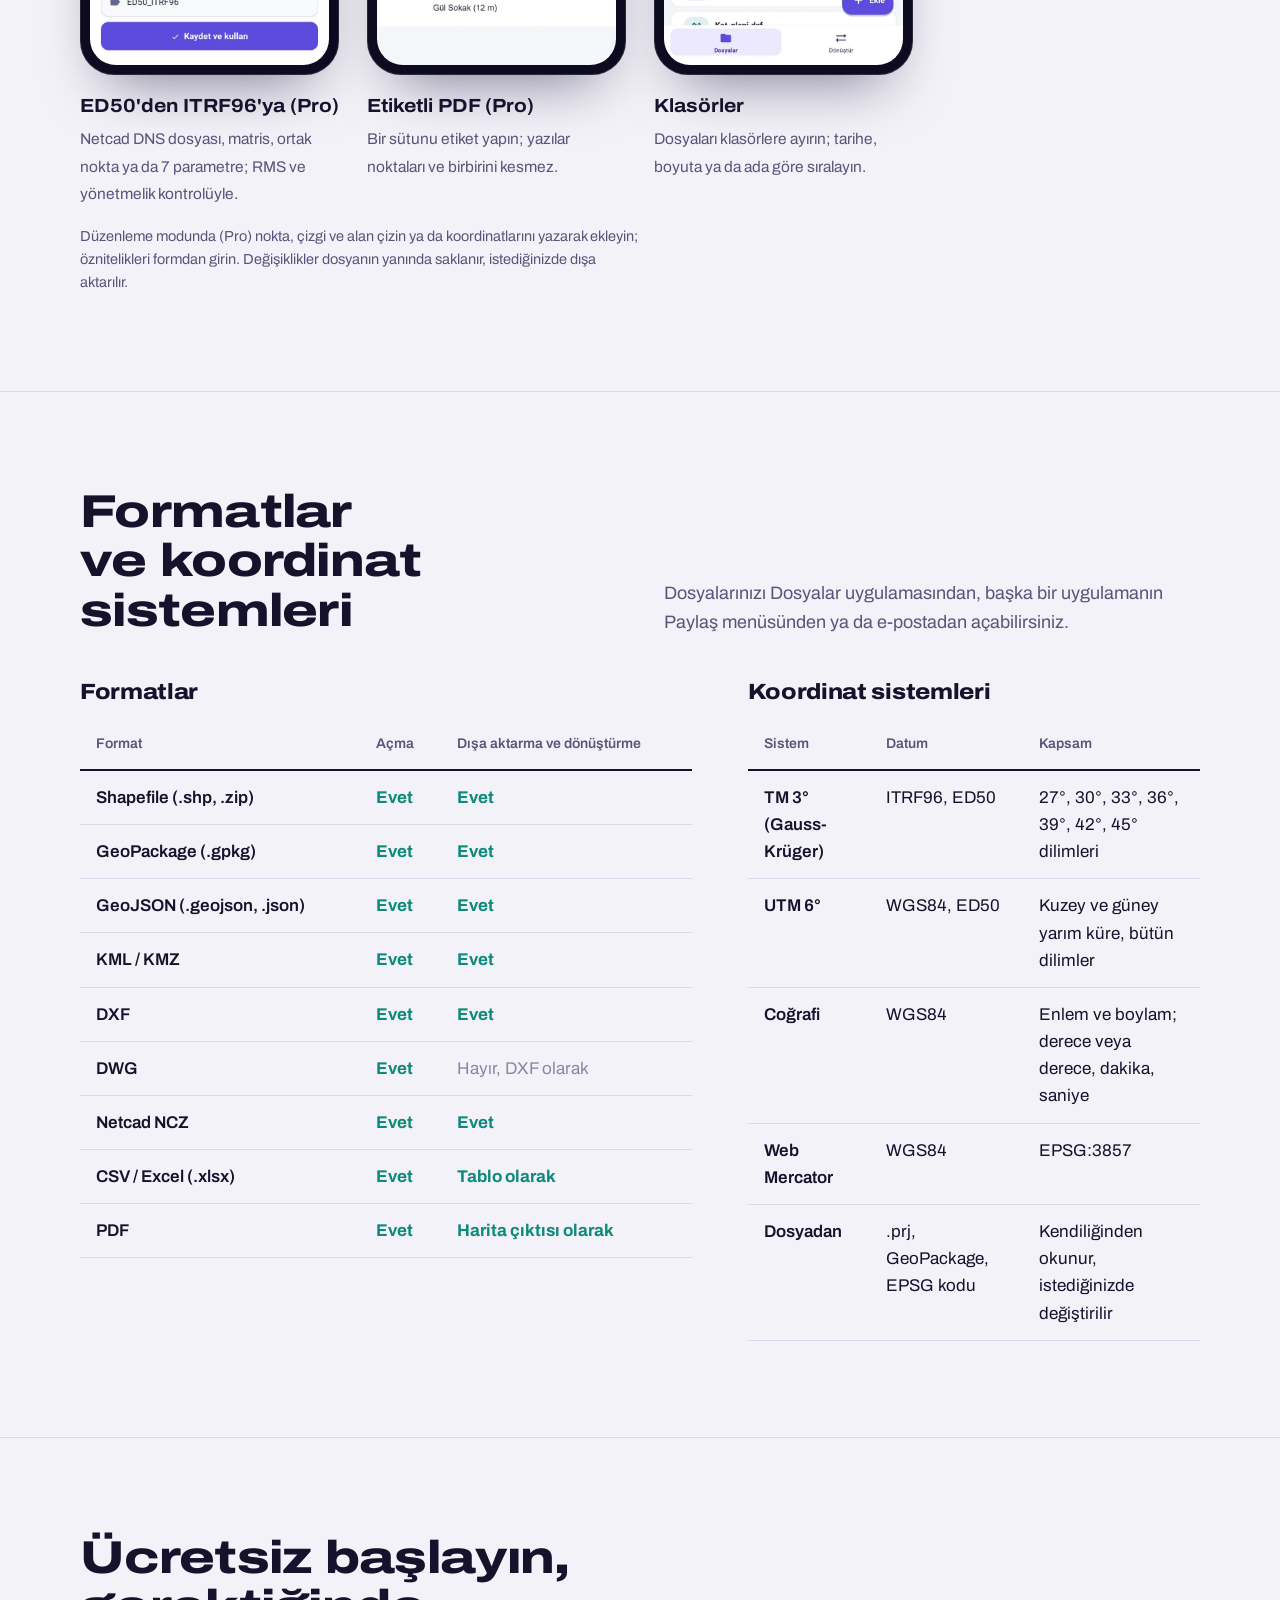
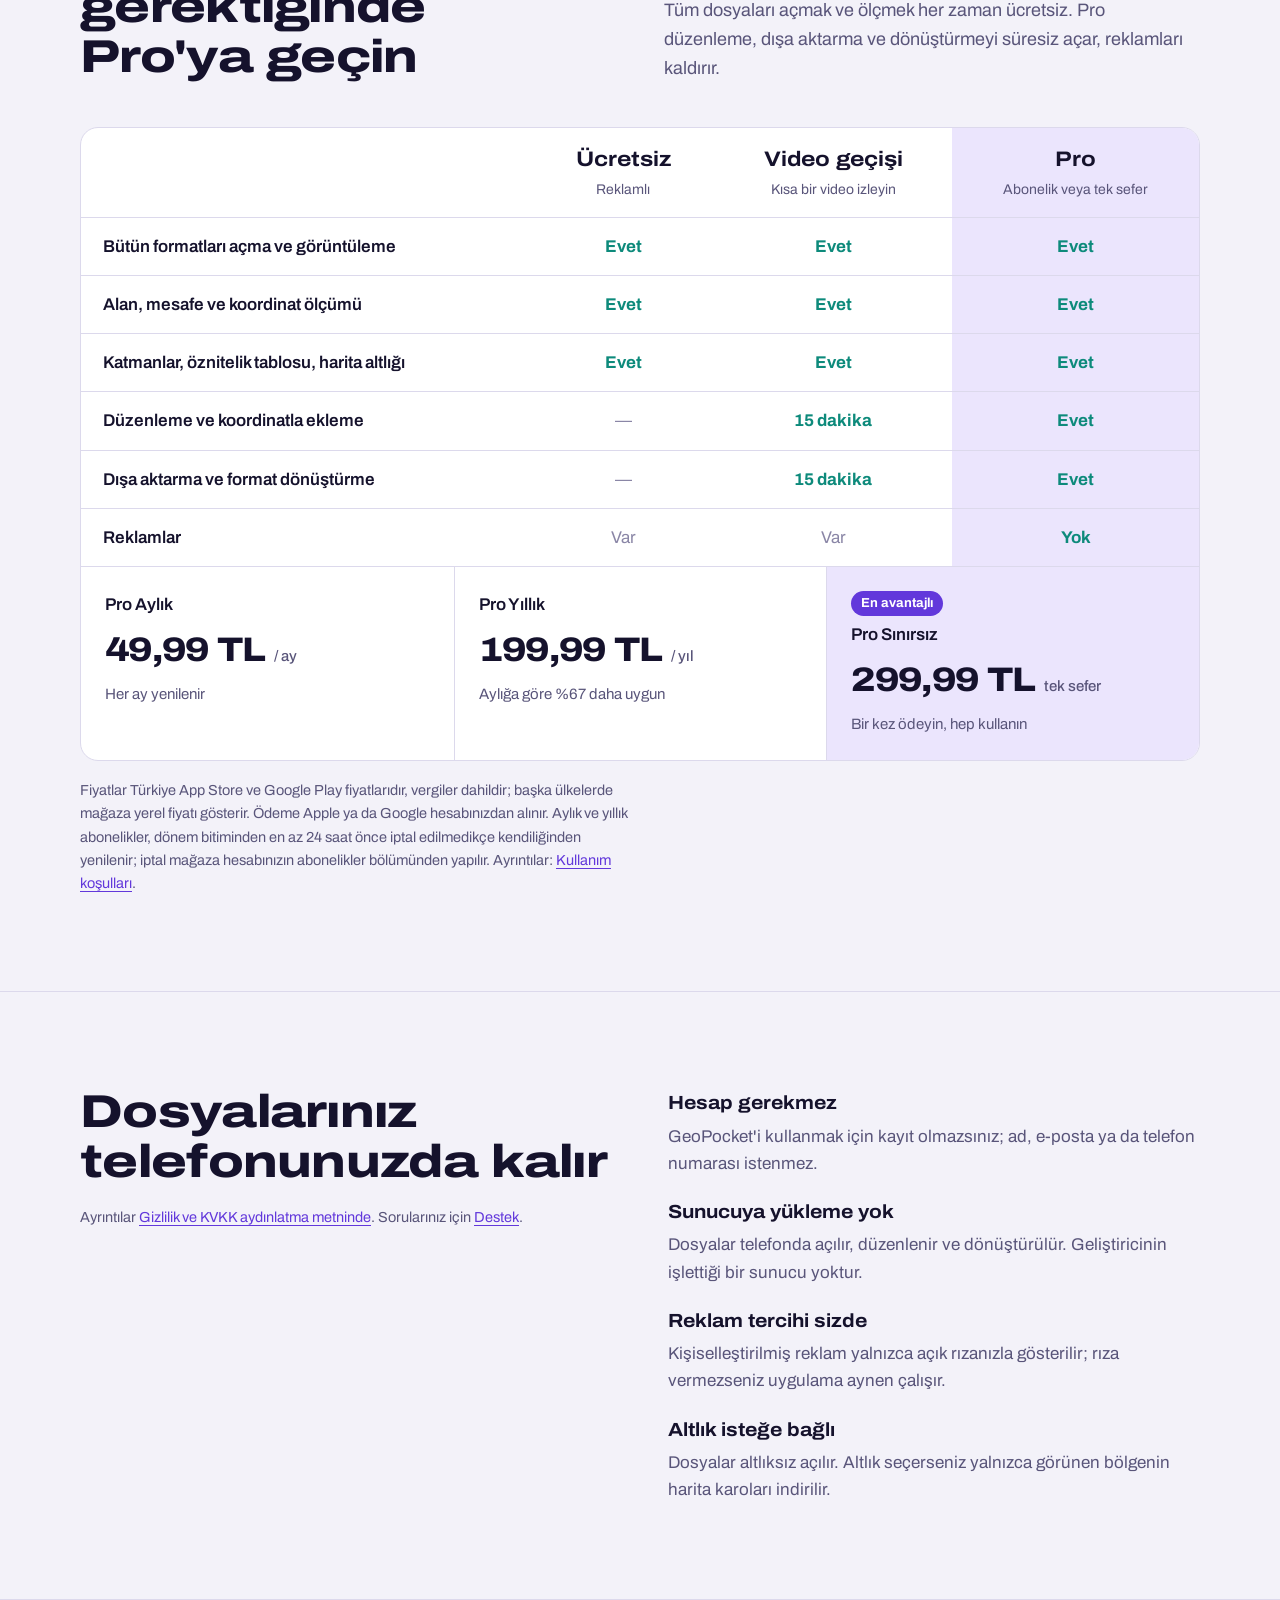
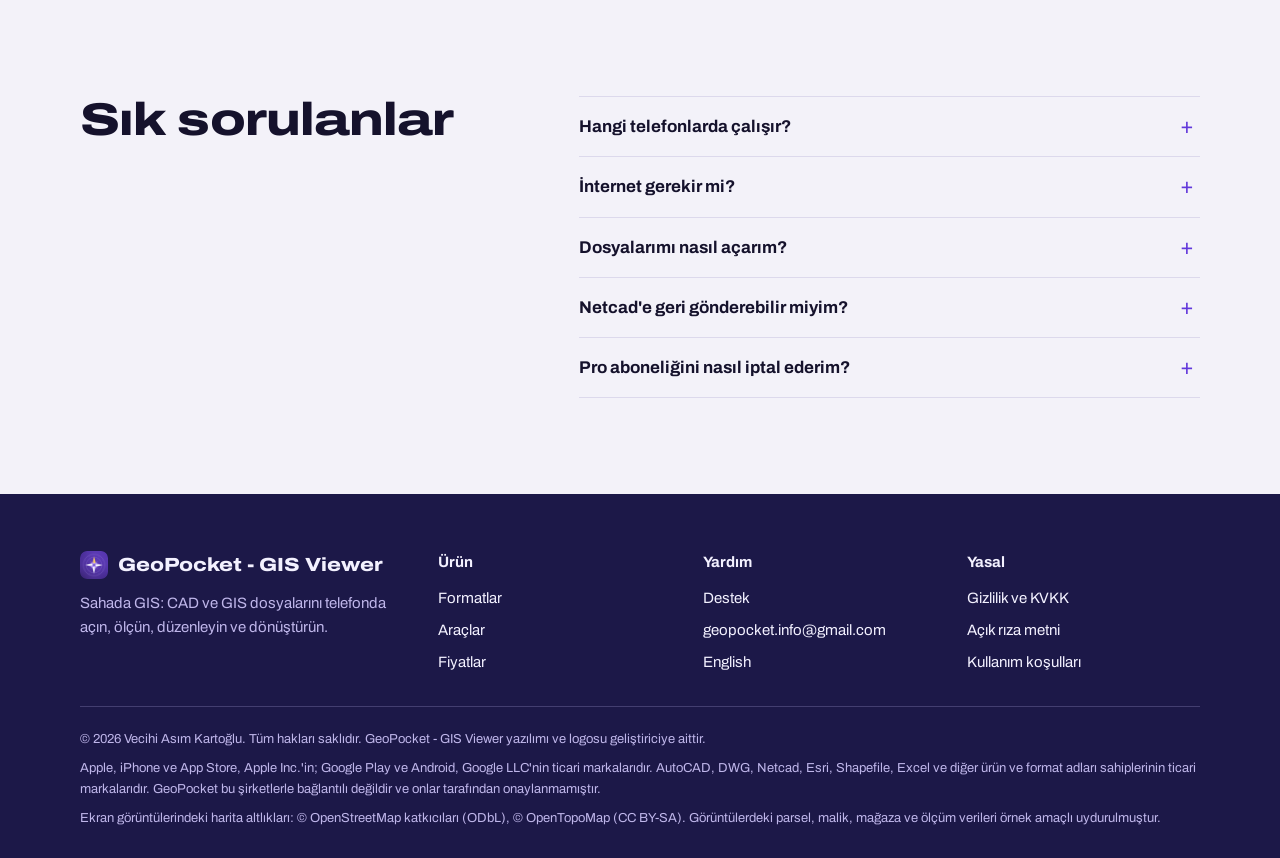
==== commit 16fff3af: "Lifetime plan is the best value" ====
--- a/index.html
+++ b/index.html
@@ -80,7 +80,7 @@
         <th scope="col"><b>Video geçişi</b><span>Kısa bir video izleyin</span></th>
         <th scope="col"><b>Pro</b><span>Abonelik veya tek sefer</span></th></tr></thead>
       <tbody><tr><th scope="row">Bütün formatları açma ve görüntüleme</th><td class="y">Evet</td><td class="y">Evet</td><td class="y">Evet</td></tr><tr><th scope="row">Alan, mesafe ve koordinat ölçümü</th><td class="y">Evet</td><td class="y">Evet</td><td class="y">Evet</td></tr><tr><th scope="row">Katmanlar, öznitelik tablosu, harita altlığı</th><td class="y">Evet</td><td class="y">Evet</td><td class="y">Evet</td></tr><tr><th scope="row">Düzenleme ve koordinatla ekleme</th><td class="n">—</td><td class="y">15 dakika</td><td class="y">Evet</td></tr><tr><th scope="row">Dışa aktarma ve format dönüştürme</th><td class="n">—</td><td class="y">15 dakika</td><td class="y">Evet</td></tr><tr><th scope="row">Reklamlar</th><td class="n">Var</td><td class="n">Var</td><td class="y">Yok</td></tr></tbody></table></div>
-    <div class="plans"><div class="plan"><span class="name">Pro Aylık</span><span class="price">49,99 TL <small>/ ay</small></span><span class="what">Her ay yenilenir</span></div><div class="plan best"><span class=tag>En avantajlı</span><span class="name">Pro Yıllık</span><span class="price">199,99 TL <small>/ yıl</small></span><span class="what">Aylığa göre %67 daha uygun</span></div><div class="plan"><span class="name">Pro Sınırsız</span><span class="price">299,99 TL <small>tek sefer</small></span><span class="what">Bir kez ödeyin, hep kullanın</span></div></div>
+    <div class="plans"><div class="plan"><span class="name">Pro Aylık</span><span class="price">49,99 TL <small>/ ay</small></span><span class="what">Her ay yenilenir</span></div><div class="plan"><span class="name">Pro Yıllık</span><span class="price">199,99 TL <small>/ yıl</small></span><span class="what">Aylığa göre %67 daha uygun</span></div><div class="plan best"><span class=tag>En avantajlı</span><span class="name">Pro Sınırsız</span><span class="price">299,99 TL <small>tek sefer</small></span><span class="what">Bir kez ödeyin, hep kullanın</span></div></div>
   </div>
   <p class="note">Fiyatlar Türkiye App Store ve Google Play fiyatlarıdır, vergiler dahildir; başka ülkelerde mağaza yerel fiyatı gösterir. Ödeme Apple ya da Google hesabınızdan alınır. Aylık ve yıllık abonelikler, dönem bitiminden en az 24 saat önce iptal edilmedikçe kendiliğinden yenilenir; iptal mağaza hesabınızın abonelikler bölümünden yapılır. Ayrıntılar: <a href="kosullar.html#abonelik">Kullanım koşulları</a>.</p>
 </div></section><section class="band"><div class="wrap privacy">
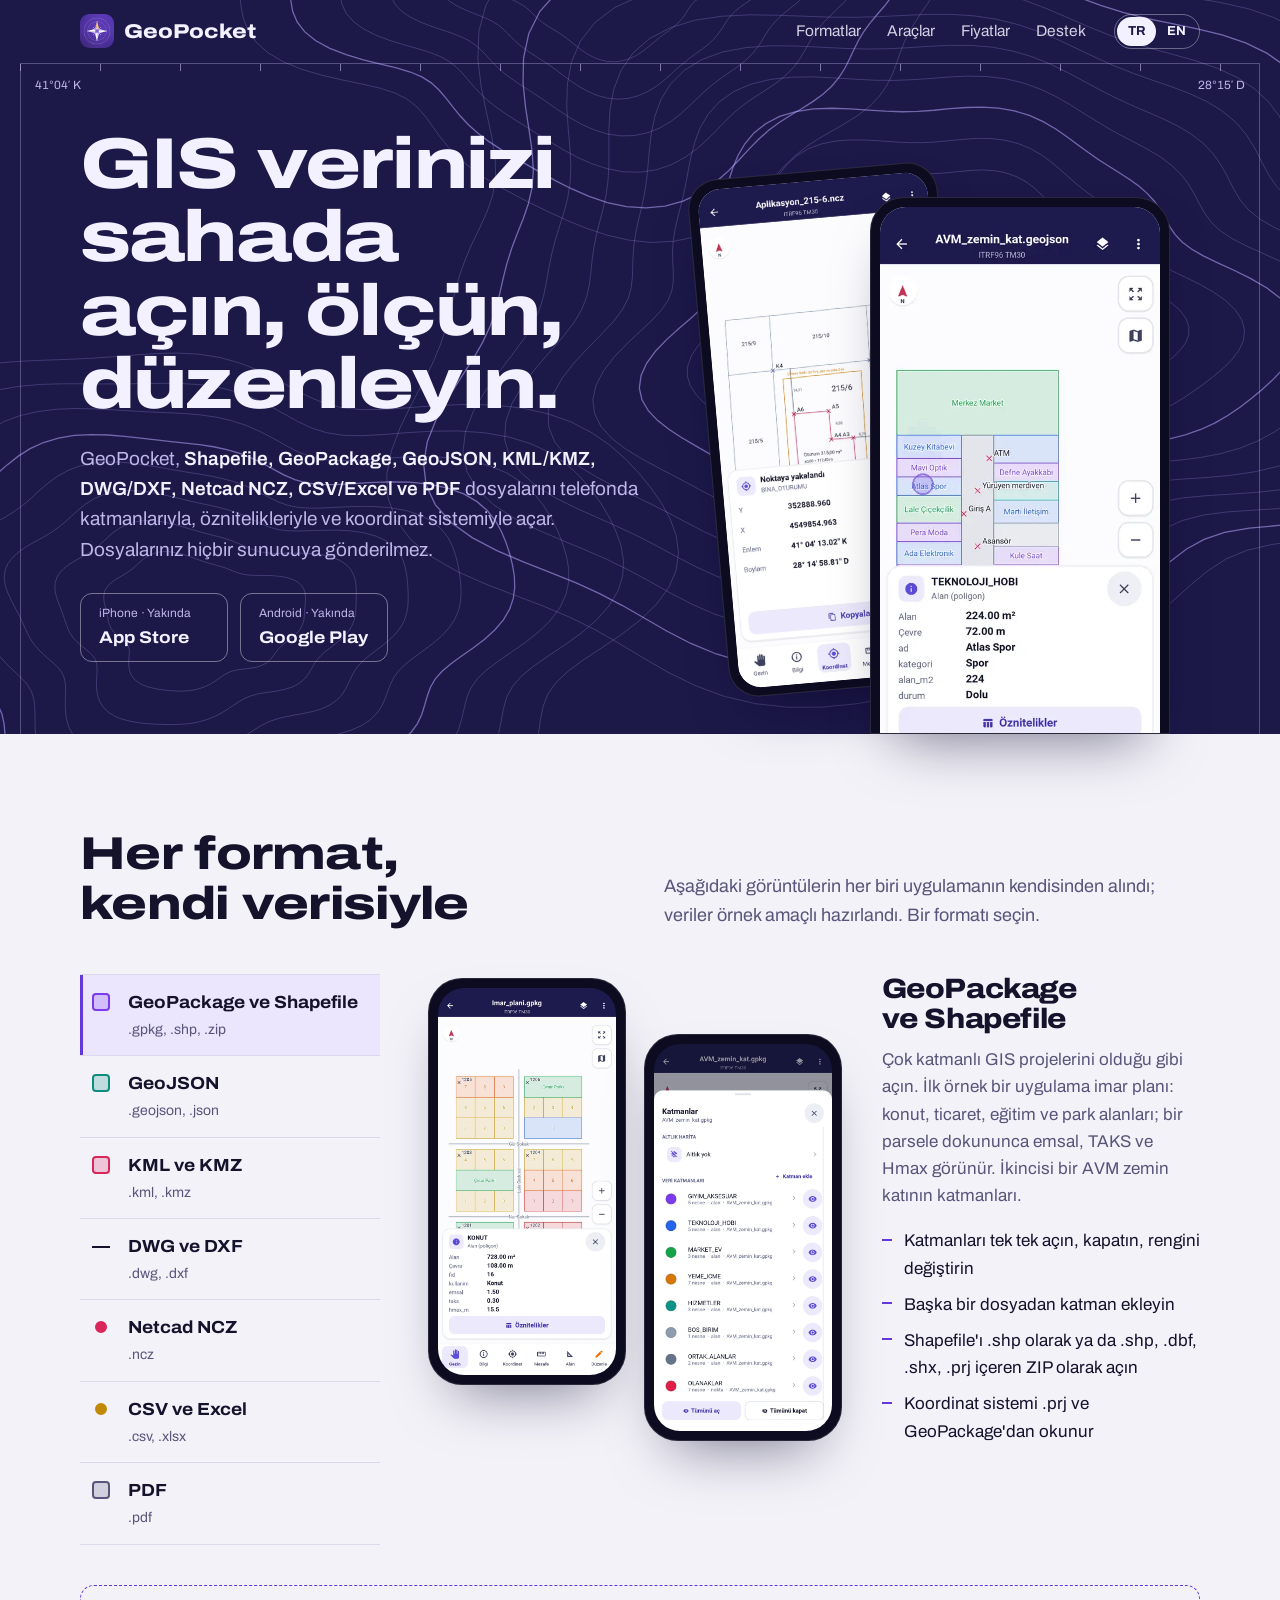
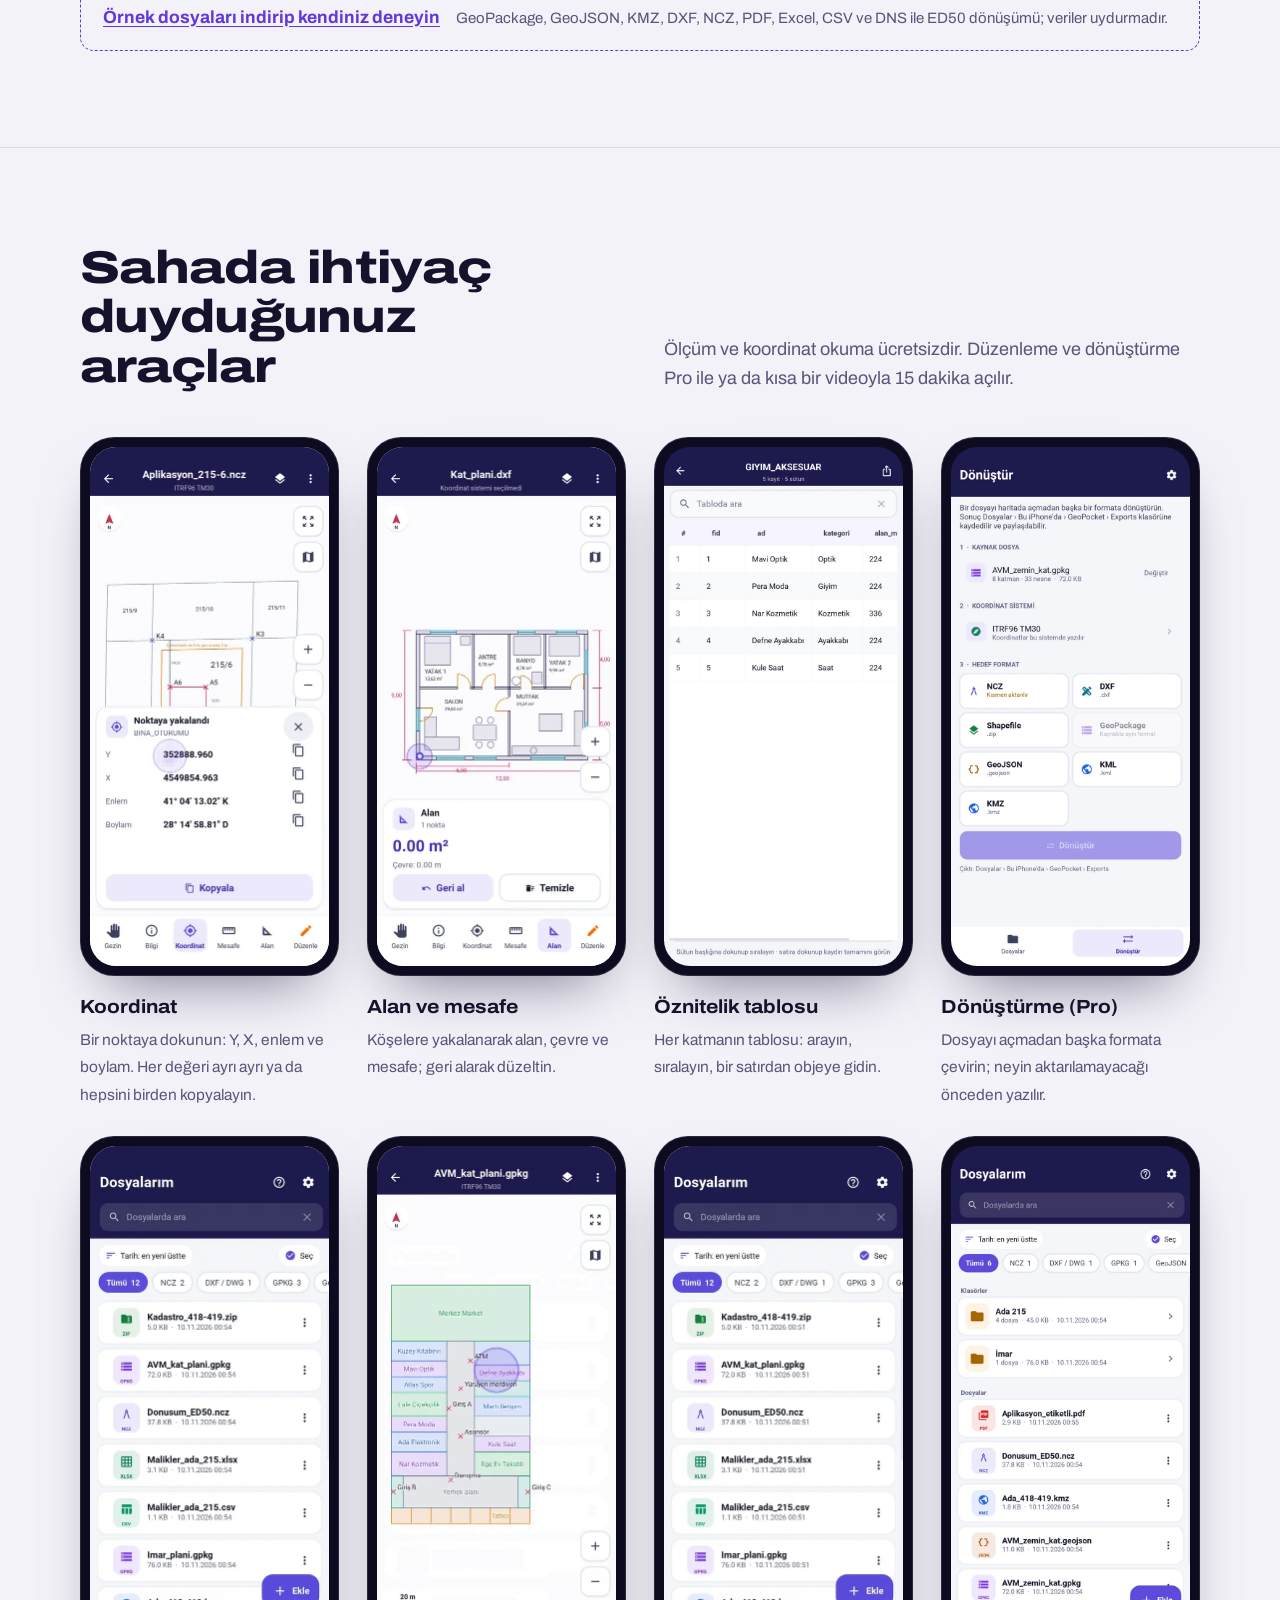
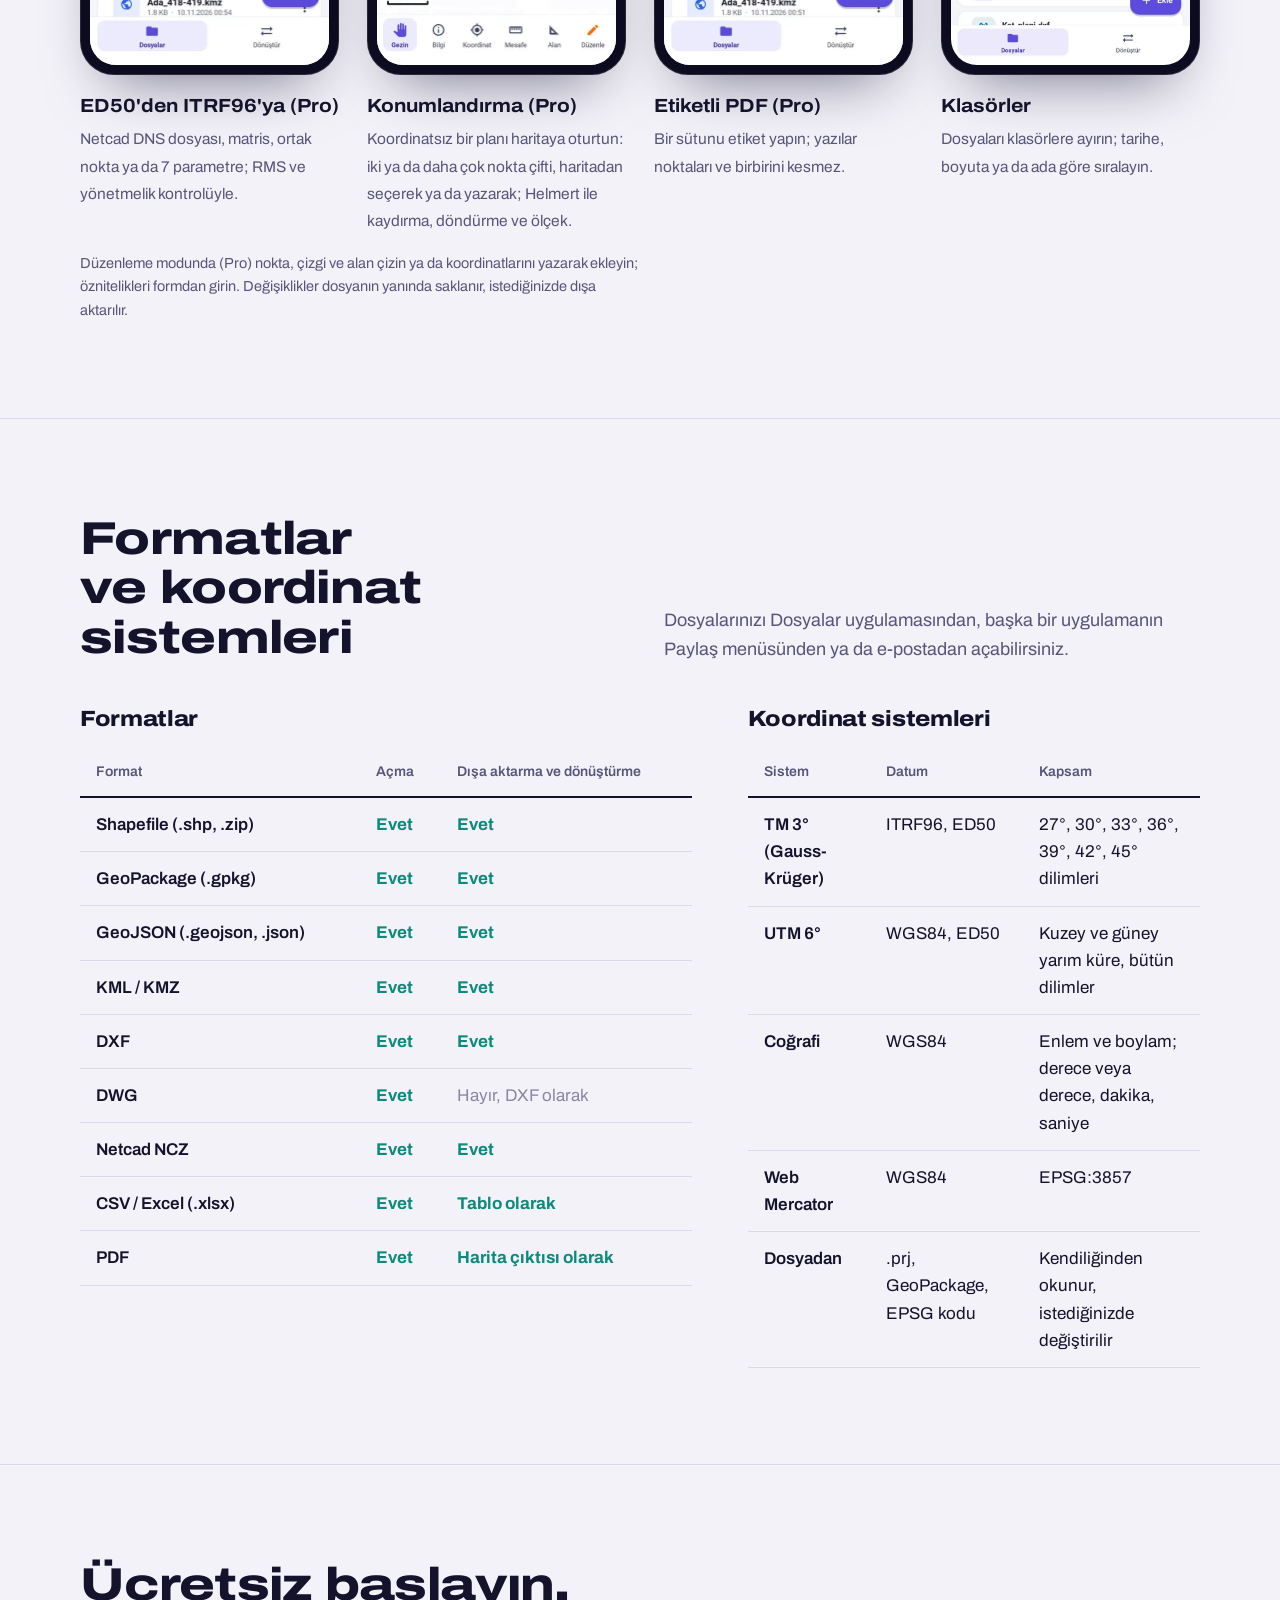
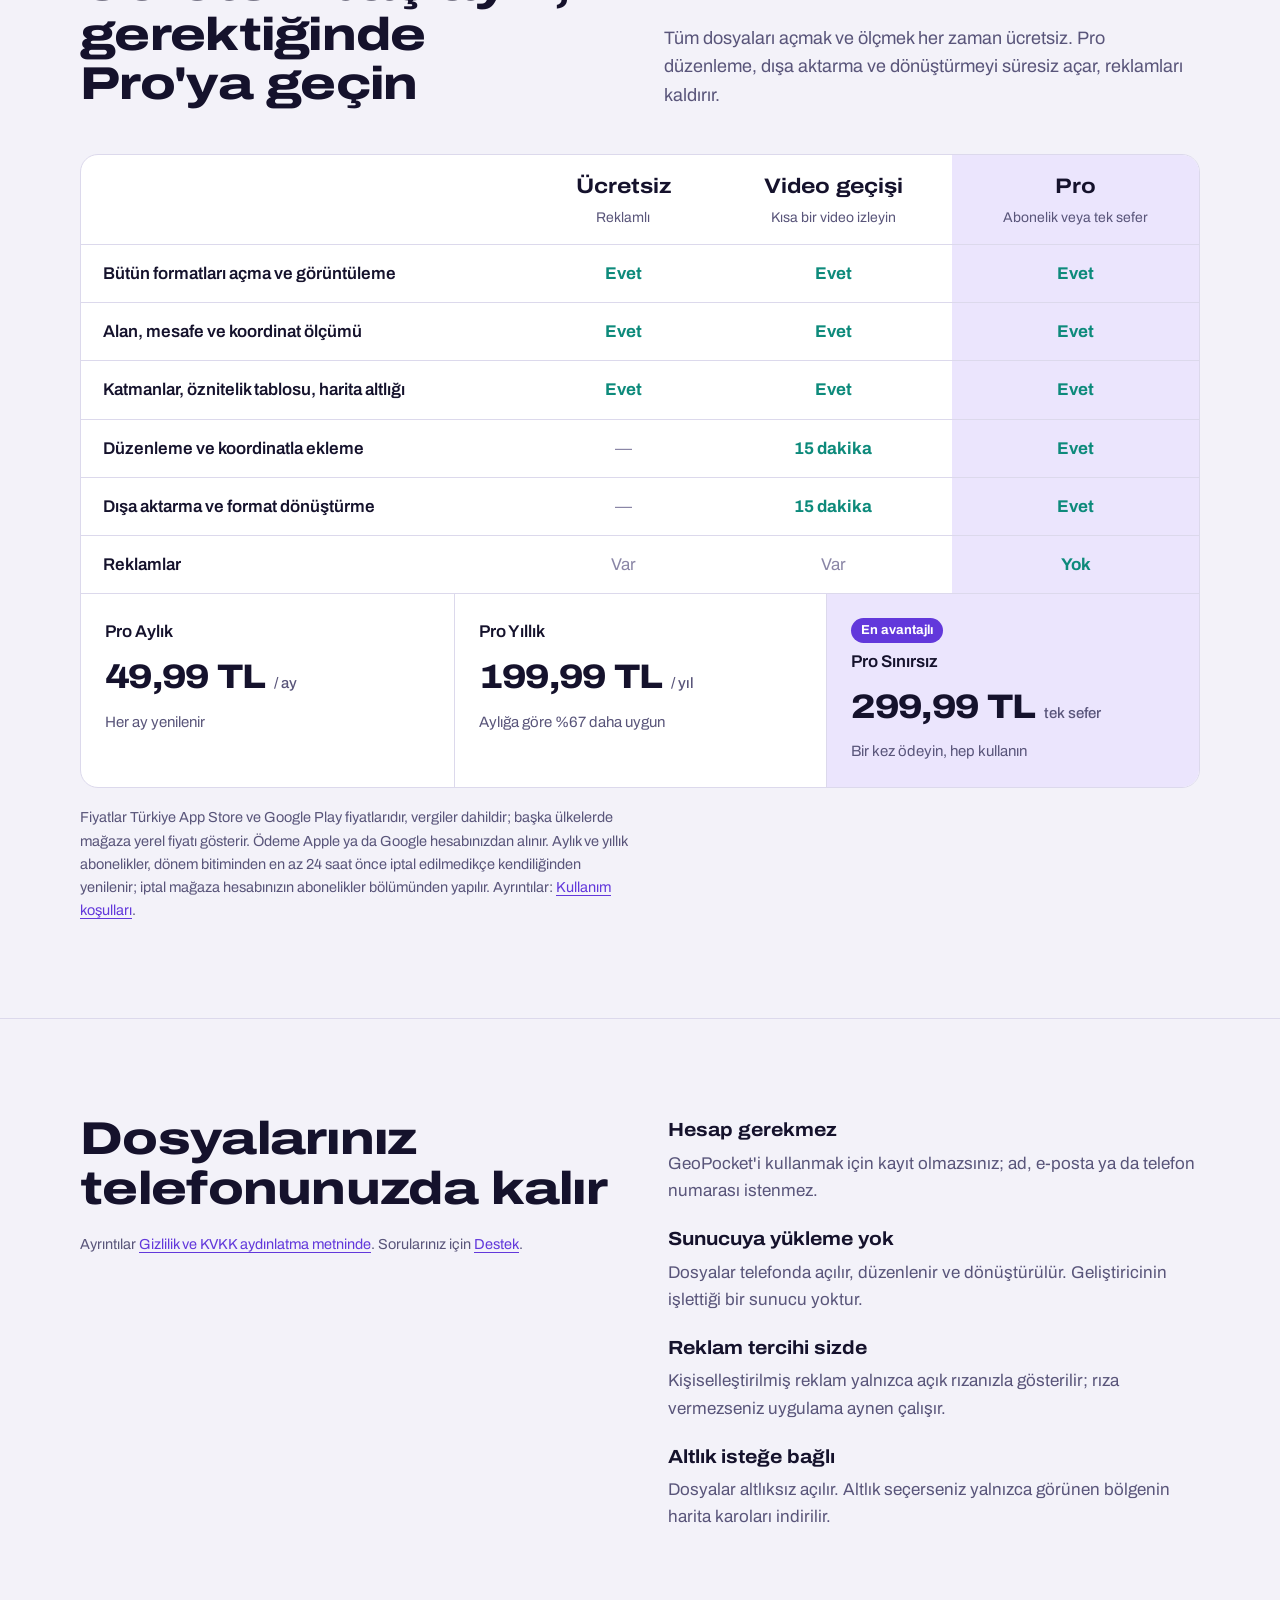
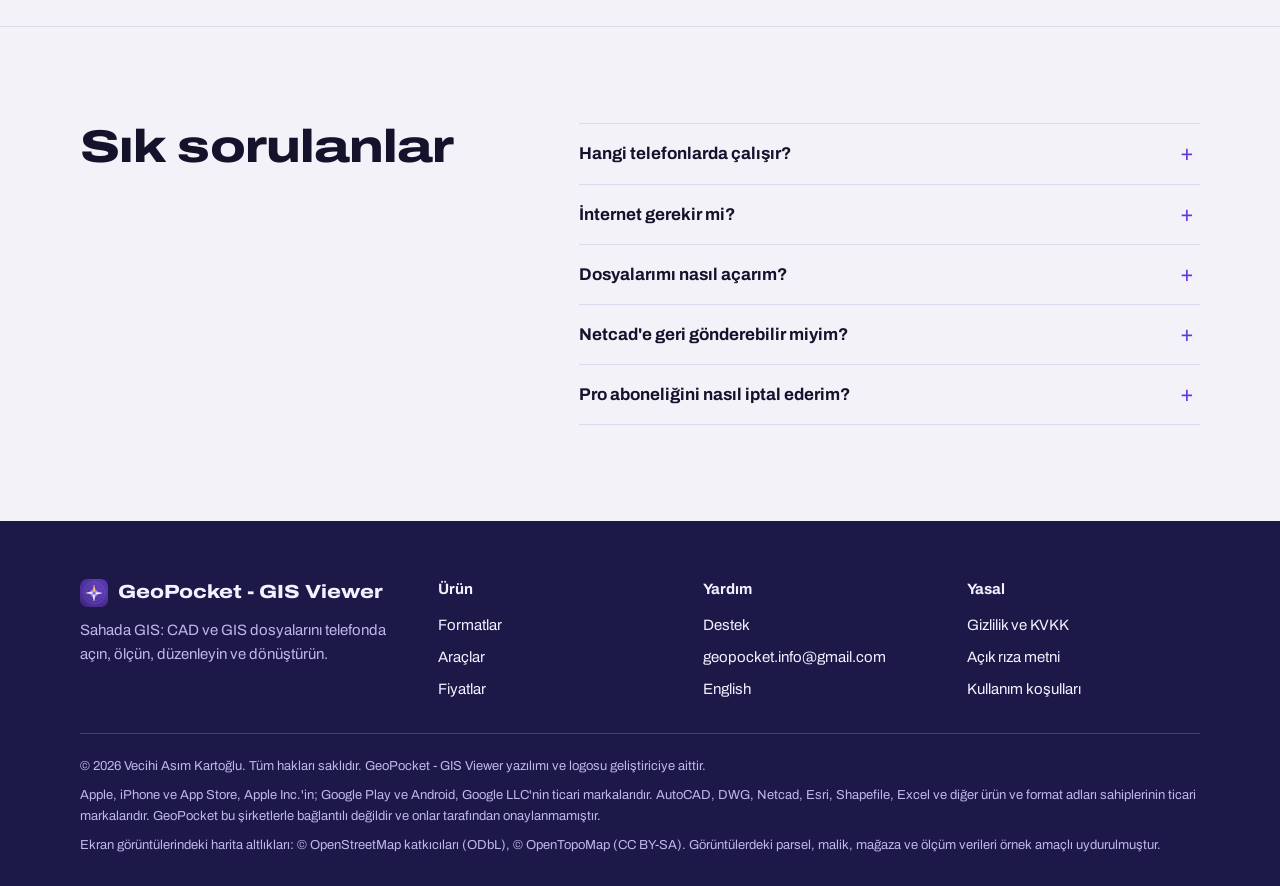
==== commit d4fd70cc: "Georeferencing, NCZ texts kept as texts, new pictures and clips" ====
--- a/index.html
+++ b/index.html
@@ -51,13 +51,13 @@
   <div class="head"><h2>Her format, kendi verisiyle</h2><p>Aşağıdaki görüntülerin her biri uygulamanın kendisinden alındı; veriler örnek amaçlı hazırlandı. Bir formatı seçin.</p></div>
   <div class="atlas">
     <div class="legend" role="tablist" aria-label="Formatlar"><button role="tab" id="f-gpkg" aria-controls="p-gpkg" aria-selected="true"><span class="sw" style="--c:var(--road)" aria-hidden="true"></span><b>GeoPackage ve Shapefile</b><span class="ext">.gpkg, .shp, .zip</span></button><button role="tab" id="f-geojson" aria-controls="p-geojson" aria-selected="false"><span class="sw" style="--c:var(--parcel)" aria-hidden="true"></span><b>GeoJSON</b><span class="ext">.geojson, .json</span></button><button role="tab" id="f-kmz" aria-controls="p-kmz" aria-selected="false"><span class="sw" style="--c:var(--building)" aria-hidden="true"></span><b>KML ve KMZ</b><span class="ext">.kml, .kmz</span></button><button role="tab" id="f-dxf" aria-controls="p-dxf" aria-selected="false"><span class="sw line" style="--c:var(--ink)" aria-hidden="true"></span><b>DWG ve DXF</b><span class="ext">.dwg, .dxf</span></button><button role="tab" id="f-ncz" aria-controls="p-ncz" aria-selected="false"><span class="sw pt" style="--c:var(--building)" aria-hidden="true"></span><b>Netcad NCZ</b><span class="ext">.ncz</span></button><button role="tab" id="f-csv" aria-controls="p-csv" aria-selected="false"><span class="sw pt" style="--c:var(--farm)" aria-hidden="true"></span><b>CSV ve Excel</b><span class="ext">.csv, .xlsx</span></button><button role="tab" id="f-pdf" aria-controls="p-pdf" aria-selected="false"><span class="sw" style="--c:var(--muted)" aria-hidden="true"></span><b>PDF</b><span class="ext">.pdf</span></button></div>
-    <div class="plates"><div class="plate" role="tabpanel" id="p-gpkg" aria-labelledby="f-gpkg" tabindex="0"><div class="plate-phones"><div class="phone"><img src="img/tr/imar.webp" alt="GeoPackage ve Shapefile" width="660" height="1434" loading="lazy" decoding="async"></div><div class="phone extra"><img src="img/tr/gpkg_katmanlar.webp" alt="GeoPackage ve Shapefile" width="660" height="1434" loading="lazy" decoding="async"></div></div><div><h3>GeoPackage ve Shapefile</h3><p>Çok katmanlı GIS projelerini olduğu gibi açın. İlk örnek bir uygulama imar planı: konut, ticaret, eğitim ve park alanları; bir parsele dokununca emsal, TAKS ve Hmax görünür. İkincisi bir AVM zemin katının katmanları.</p><ul><li>Katmanları tek tek açın, kapatın, rengini değiştirin</li><li>Başka bir dosyadan katman ekleyin</li><li>Shapefile'ı .shp olarak ya da .shp, .dbf, .shx, .prj içeren ZIP olarak açın</li><li>Koordinat sistemi .prj ve GeoPackage'dan okunur</li></ul></div></div><div class="plate" role="tabpanel" id="p-geojson" aria-labelledby="f-geojson" tabindex="0"><div class="plate-phones"><div class="phone"><img src="img/tr/geojson.webp" alt="GeoJSON" width="660" height="1434" loading="lazy" decoding="async"></div><div class="phone extra"><img src="img/tr/tablo.webp" alt="GeoJSON" width="660" height="1434" loading="lazy" decoding="async"></div></div><div><h3>GeoJSON</h3><p>QGIS'ten, bir web servisinden ya da başka bir uygulamadan gelen GeoJSON'u açın. Bir objeye dokunun: alanı, çevresi ve bütün öznitelikleri görünür; öznitelik tablosunda arayıp sıralayın.</p><ul><li>Alan m² ve hektar, çevre metre olarak</li><li>Çok parçalı geometriler ve delikli alanlar</li><li>WGS84 koordinatları TM, UTM veya enlem/boylam olarak okunur</li></ul></div></div><div class="plate" role="tabpanel" id="p-kmz" aria-labelledby="f-kmz" tabindex="0"><div class="plate-phones"><div class="phone"><img src="img/tr/kmz.webp" alt="KML ve KMZ" width="660" height="1434" loading="lazy" decoding="async"></div></div><div><h3>KML ve KMZ</h3><p>Google Earth'te hazırlanmış ada ve parsel sınırlarını, yer işaretlerini ve güzergâhları açın; OpenStreetMap ya da OpenTopoMap altlığı üzerinde inceleyin. KMZ içindeki KML kendiliğinden açılır.</p><ul><li>Yer işareti adları haritada etiket olarak</li><li>Altlık yalnızca siz seçince yüklenir</li><li>Haritadaki çizimleri KML veya KMZ olarak Google Earth'e geri gönderin</li></ul></div></div><div class="plate" role="tabpanel" id="p-dxf" aria-labelledby="f-dxf" tabindex="0"><div class="plate-phones"><div class="phone"><img src="img/tr/dxf.webp" alt="DWG ve DXF" width="660" height="1434" loading="lazy" decoding="async"></div></div><div><h3>DWG ve DXF</h3><p>AutoCAD kat planlarını, vaziyet planlarını ve krokileri telefonda açın. Katmanlar, yazılar, yaylar ve bloklar çizimdeki gibi; oda alanını ve duvar ölçülerini parmağınızla ölçün.</p><ul><li>Mesafe, alan ve çevre ölçümü, köşelere yakalanarak</li><li>Proje koordinatlı çizimleri altlık üzerinde görün</li><li>DWG salt okunur açılır; değişiklikler DXF olarak kaydedilir</li></ul></div></div><div class="plate" role="tabpanel" id="p-ncz" aria-labelledby="f-ncz" tabindex="0"><div class="plate-phones"><div class="phone"><img src="img/tr/ncz.webp" alt="Netcad NCZ" width="660" height="1434" loading="lazy" decoding="async"></div><div class="phone extra"><img src="img/tr/ncz_koordinat.webp" alt="Netcad NCZ" width="660" height="1434" loading="lazy" decoding="async"></div></div><div><h3>Netcad NCZ</h3><p>Netcad aplikasyon ve ölçüm dosyalarını açın. Örnekte ada 215 parsel 6 için bir aplikasyon projesi var: komşu parseller, çekme hattı, bina oturumu ve A1–A6 aplikasyon noktaları.</p><ul><li>Noktaya yakalanarak Y, X, enlem ve boylam</li><li>TM 3° ITRF96 ve ED50, tüm dilimler</li><li>Değişiklikleri yeniden NCZ olarak kaydedin (yazılar NCZ'ye aktarılmaz)</li></ul></div></div><div class="plate" role="tabpanel" id="p-csv" aria-labelledby="f-csv" tabindex="0"><div class="plate-phones"><div class="phone"><img src="img/tr/csv.webp" alt="CSV ve Excel" width="660" height="1434" loading="lazy" decoding="async"></div><div class="phone extra"><img src="img/tr/xlsx.webp" alt="CSV ve Excel" width="660" height="1434" loading="lazy" decoding="async"></div></div><div><h3>CSV ve Excel</h3><p>Malik, hisse ve alan listelerini, nokta koordinatlarını haritaya getirin. Koordinat sütunlarını ve sistemini siz seçersiniz, GeoPocket tahminini önceden işaretler. WKT geometri sütunlu tablolar doğrudan açılır.</p><ul><li>Virgüllü ve noktalı ondalıklar</li><li>Birden çok sayfalı Excel dosyaları</li><li>Öznitelik tablosunu CSV veya XLSX olarak dışa aktarın</li></ul></div></div><div class="plate" role="tabpanel" id="p-pdf" aria-labelledby="f-pdf" tabindex="0"><div class="plate-phones"><div class="phone"><img src="img/tr/pdf.webp" alt="PDF" width="660" height="1434" loading="lazy" decoding="async"></div></div><div><h3>PDF</h3><p>Haritayı başlık, ölçek, koordinat sistemi ve lejantla vektör PDF'e dökün; size gelen PDF paftaları yakınlaştırarak inceleyin. Örnek, aplikasyon projesinin A4 çıktısı.</p><ul><li>A4 ve A3, dikey veya yatay sayfa</li><li>Yakınlaştırdıkça keskinleşen sayfa</li><li>Çok sayfalı PDF'ler</li></ul></div></div></div>
+    <div class="plates"><div class="plate" role="tabpanel" id="p-gpkg" aria-labelledby="f-gpkg" tabindex="0"><div class="plate-phones"><div class="phone"><img src="img/tr/imar.webp" alt="GeoPackage ve Shapefile" width="660" height="1434" loading="lazy" decoding="async"></div><div class="phone extra"><img src="img/tr/gpkg_katmanlar.webp" alt="GeoPackage ve Shapefile" width="660" height="1434" loading="lazy" decoding="async"></div></div><div><h3>GeoPackage ve Shapefile</h3><p>Çok katmanlı GIS projelerini olduğu gibi açın. İlk örnek bir uygulama imar planı: konut, ticaret, eğitim ve park alanları; bir parsele dokununca emsal, TAKS ve Hmax görünür. İkincisi bir AVM zemin katının katmanları.</p><ul><li>Katmanları tek tek açın, kapatın, rengini değiştirin</li><li>Başka bir dosyadan katman ekleyin</li><li>Shapefile'ı .shp olarak ya da .shp, .dbf, .shx, .prj içeren ZIP olarak açın</li><li>Koordinat sistemi .prj ve GeoPackage'dan okunur</li></ul></div></div><div class="plate" role="tabpanel" id="p-geojson" aria-labelledby="f-geojson" tabindex="0"><div class="plate-phones"><div class="phone"><img src="img/tr/geojson.webp" alt="GeoJSON" width="660" height="1434" loading="lazy" decoding="async"></div><div class="phone extra"><img src="img/tr/tablo.webp" alt="GeoJSON" width="660" height="1434" loading="lazy" decoding="async"></div></div><div><h3>GeoJSON</h3><p>QGIS'ten, bir web servisinden ya da başka bir uygulamadan gelen GeoJSON'u açın. Bir objeye dokunun: alanı, çevresi ve bütün öznitelikleri görünür; öznitelik tablosunda arayıp sıralayın.</p><ul><li>Alan m² ve hektar, çevre metre olarak</li><li>Çok parçalı geometriler ve delikli alanlar</li><li>WGS84 koordinatları TM, UTM veya enlem/boylam olarak okunur</li></ul></div></div><div class="plate" role="tabpanel" id="p-kmz" aria-labelledby="f-kmz" tabindex="0"><div class="plate-phones"><div class="phone"><img src="img/tr/kmz.webp" alt="KML ve KMZ" width="660" height="1434" loading="lazy" decoding="async"></div></div><div><h3>KML ve KMZ</h3><p>Google Earth'te hazırlanmış ada ve parsel sınırlarını, yer işaretlerini ve güzergâhları açın; OpenStreetMap ya da OpenTopoMap altlığı üzerinde inceleyin. KMZ içindeki KML kendiliğinden açılır.</p><ul><li>Yer işareti adları haritada etiket olarak</li><li>Altlık yalnızca siz seçince yüklenir</li><li>Haritadaki çizimleri KML veya KMZ olarak Google Earth'e geri gönderin</li></ul></div></div><div class="plate" role="tabpanel" id="p-dxf" aria-labelledby="f-dxf" tabindex="0"><div class="plate-phones"><div class="phone"><img src="img/tr/dxf.webp" alt="DWG ve DXF" width="660" height="1434" loading="lazy" decoding="async"></div></div><div><h3>DWG ve DXF</h3><p>AutoCAD kat planlarını, vaziyet planlarını ve krokileri telefonda açın. Katmanlar, yazılar, yaylar ve bloklar çizimdeki gibi; oda alanını ve duvar ölçülerini parmağınızla ölçün.</p><ul><li>Mesafe, alan ve çevre ölçümü, köşelere yakalanarak</li><li>Proje koordinatlı çizimleri altlık üzerinde görün</li><li>DWG salt okunur açılır; değişiklikler DXF olarak kaydedilir</li></ul></div></div><div class="plate" role="tabpanel" id="p-ncz" aria-labelledby="f-ncz" tabindex="0"><div class="plate-phones"><div class="phone"><img src="img/tr/ncz.webp" alt="Netcad NCZ" width="660" height="1434" loading="lazy" decoding="async"></div><div class="phone extra"><img src="img/tr/ncz_koordinat.webp" alt="Netcad NCZ" width="660" height="1434" loading="lazy" decoding="async"></div></div><div><h3>Netcad NCZ</h3><p>Netcad aplikasyon ve ölçüm dosyalarını açın. Örnekte ada 215 parsel 6 için bir aplikasyon projesi var: komşu parseller, çekme hattı, bina oturumu ve A1–A6 aplikasyon noktaları.</p><ul><li>Noktaya yakalanarak Y, X, enlem ve boylam</li><li>TM 3° ITRF96 ve ED50, tüm dilimler</li><li>Değişiklikleri yeniden NCZ olarak kaydedin; yazılar Netcad yazısı olarak kalır</li></ul></div></div><div class="plate" role="tabpanel" id="p-csv" aria-labelledby="f-csv" tabindex="0"><div class="plate-phones"><div class="phone"><img src="img/tr/csv.webp" alt="CSV ve Excel" width="660" height="1434" loading="lazy" decoding="async"></div><div class="phone extra"><img src="img/tr/xlsx.webp" alt="CSV ve Excel" width="660" height="1434" loading="lazy" decoding="async"></div></div><div><h3>CSV ve Excel</h3><p>Malik, hisse ve alan listelerini, nokta koordinatlarını haritaya getirin. Koordinat sütunlarını ve sistemini siz seçersiniz, GeoPocket tahminini önceden işaretler. WKT geometri sütunlu tablolar doğrudan açılır.</p><ul><li>Virgüllü ve noktalı ondalıklar</li><li>Birden çok sayfalı Excel dosyaları</li><li>Öznitelik tablosunu CSV veya XLSX olarak dışa aktarın</li></ul></div></div><div class="plate" role="tabpanel" id="p-pdf" aria-labelledby="f-pdf" tabindex="0"><div class="plate-phones"><div class="phone"><img src="img/tr/pdf.webp" alt="PDF" width="660" height="1434" loading="lazy" decoding="async"></div></div><div><h3>PDF</h3><p>Haritayı başlık, ölçek, koordinat sistemi ve lejantla vektör PDF'e dökün; size gelen PDF paftaları yakınlaştırarak inceleyin. Örnek, aplikasyon projesinin A4 çıktısı.</p><ul><li>A4 ve A3, dikey veya yatay sayfa</li><li>Yakınlaştırdıkça keskinleşen sayfa</li><li>Çok sayfalı PDF'ler</li></ul></div></div></div>
   </div>
   <p class="try"><a href="ornek-dosyalar.html">Örnek dosyaları indirip kendiniz deneyin</a>
     <span>GeoPackage, GeoJSON, KMZ, DXF, NCZ, PDF, Excel, CSV ve DNS ile ED50 dönüşümü; veriler uydurmadır.</span></p>
 </div></section><section class="band" id="araclar"><div class="wrap">
   <div class="head"><h2>Sahada ihtiyaç duyduğunuz araçlar</h2><p>Ölçüm ve koordinat okuma ücretsizdir. Düzenleme ve dönüştürme Pro ile ya da kısa bir videoyla 15 dakika açılır.</p></div>
-  <div class="strip"><figure><div class="phone"><picture><source media="(prefers-reduced-motion: reduce)" srcset="img/tr/clip_koordinat_poster.webp"><img src="img/tr/clip_koordinat.webp" alt="Koordinat" width="480" height="1040" loading="lazy"></picture></div><figcaption><b>Koordinat</b><span>Bir noktaya dokunun: Y, X, enlem ve boylam. Değerleri tek dokunuşla kopyalayın.</span></figcaption></figure><figure><div class="phone"><picture><source media="(prefers-reduced-motion: reduce)" srcset="img/tr/clip_olcum_poster.webp"><img src="img/tr/clip_olcum.webp" alt="Alan ve mesafe" width="480" height="1040" loading="lazy"></picture></div><figcaption><b>Alan ve mesafe</b><span>Köşelere yakalanarak alan, çevre ve mesafe; geri alarak düzeltin.</span></figcaption></figure><figure><div class="phone"><img src="img/tr/tablo.webp" alt="Öznitelik tablosu" width="660" height="1434" loading="lazy" decoding="async"></div><figcaption><b>Öznitelik tablosu</b><span>Her katmanın tablosu: arayın, sıralayın, bir satırdan objeye gidin.</span></figcaption></figure><figure><div class="phone"><img src="img/tr/donustur.webp" alt="Dönüştürme (Pro)" width="660" height="1434" loading="lazy" decoding="async"></div><figcaption><b>Dönüştürme (Pro)</b><span>Dosyayı açmadan başka formata çevirin; neyin aktarılamayacağı önceden yazılır.</span></figcaption></figure><figure><div class="phone"><img src="img/tr/dns.webp" alt="ED50'den ITRF96'ya (Pro)" width="660" height="1434" loading="lazy" decoding="async"></div><figcaption><b>ED50'den ITRF96'ya (Pro)</b><span>Netcad DNS dosyası, matris, ortak nokta ya da 7 parametre; RMS ve yönetmelik kontrolüyle.</span></figcaption></figure><figure><div class="phone"><img src="img/tr/pdf_etiket.webp" alt="Etiketli PDF (Pro)" width="660" height="1434" loading="lazy" decoding="async"></div><figcaption><b>Etiketli PDF (Pro)</b><span>Bir sütunu etiket yapın; yazılar noktaları ve birbirini kesmez.</span></figcaption></figure><figure><div class="phone"><img src="img/tr/klasorler.webp" alt="Klasörler" width="660" height="1434" loading="lazy" decoding="async"></div><figcaption><b>Klasörler</b><span>Dosyaları klasörlere ayırın; tarihe, boyuta ya da ada göre sıralayın.</span></figcaption></figure></div>
+  <div class="strip"><figure><div class="phone"><picture><source media="(prefers-reduced-motion: reduce)" srcset="img/tr/clip_koordinat_poster.webp"><img src="img/tr/clip_koordinat.webp" alt="Koordinat" width="480" height="1040" loading="lazy"></picture></div><figcaption><b>Koordinat</b><span>Bir noktaya dokunun: Y, X, enlem ve boylam. Her değeri ayrı ayrı ya da hepsini birden kopyalayın.</span></figcaption></figure><figure><div class="phone"><picture><source media="(prefers-reduced-motion: reduce)" srcset="img/tr/clip_olcum_poster.webp"><img src="img/tr/clip_olcum.webp" alt="Alan ve mesafe" width="480" height="1040" loading="lazy"></picture></div><figcaption><b>Alan ve mesafe</b><span>Köşelere yakalanarak alan, çevre ve mesafe; geri alarak düzeltin.</span></figcaption></figure><figure><div class="phone"><img src="img/tr/tablo.webp" alt="Öznitelik tablosu" width="660" height="1434" loading="lazy" decoding="async"></div><figcaption><b>Öznitelik tablosu</b><span>Her katmanın tablosu: arayın, sıralayın, bir satırdan objeye gidin.</span></figcaption></figure><figure><div class="phone"><img src="img/tr/donustur.webp" alt="Dönüştürme (Pro)" width="660" height="1434" loading="lazy" decoding="async"></div><figcaption><b>Dönüştürme (Pro)</b><span>Dosyayı açmadan başka formata çevirin; neyin aktarılamayacağı önceden yazılır.</span></figcaption></figure><figure><div class="phone"><picture><source media="(prefers-reduced-motion: reduce)" srcset="img/tr/clip_dns_poster.webp"><img src="img/tr/clip_dns.webp" alt="ED50'den ITRF96'ya (Pro)" width="480" height="1040" loading="lazy"></picture></div><figcaption><b>ED50'den ITRF96'ya (Pro)</b><span>Netcad DNS dosyası, matris, ortak nokta ya da 7 parametre; RMS ve yönetmelik kontrolüyle.</span></figcaption></figure><figure><div class="phone"><picture><source media="(prefers-reduced-motion: reduce)" srcset="img/tr/clip_konumlandir_poster.webp"><img src="img/tr/clip_konumlandir.webp" alt="Konumlandırma (Pro)" width="480" height="1040" loading="lazy"></picture></div><figcaption><b>Konumlandırma (Pro)</b><span>Koordinatsız bir planı haritaya oturtun: iki ya da daha çok nokta çifti, haritadan seçerek ya da yazarak; Helmert ile kaydırma, döndürme ve ölçek.</span></figcaption></figure><figure><div class="phone"><picture><source media="(prefers-reduced-motion: reduce)" srcset="img/tr/clip_shp_pdf_poster.webp"><img src="img/tr/clip_shp_pdf.webp" alt="Etiketli PDF (Pro)" width="480" height="1040" loading="lazy"></picture></div><figcaption><b>Etiketli PDF (Pro)</b><span>Bir sütunu etiket yapın; yazılar noktaları ve birbirini kesmez.</span></figcaption></figure><figure><div class="phone"><img src="img/tr/klasorler.webp" alt="Klasörler" width="660" height="1434" loading="lazy" decoding="async"></div><figcaption><b>Klasörler</b><span>Dosyaları klasörlere ayırın; tarihe, boyuta ya da ada göre sıralayın.</span></figcaption></figure></div>
   <p class="note">Düzenleme modunda (Pro) nokta, çizgi ve alan çizin ya da koordinatlarını yazarak ekleyin; öznitelikleri formdan girin. Değişiklikler dosyanın yanında saklanır, istediğinizde dışa aktarılır.</p>
 </div></section><section class="band"><div class="wrap">
   <div class="head"><h2>Formatlar ve koordinat sistemleri</h2><p>Dosyalarınızı Dosyalar uygulamasından, başka bir uygulamanın Paylaş menüsünden ya da e-postadan açabilirsiniz.</p></div>
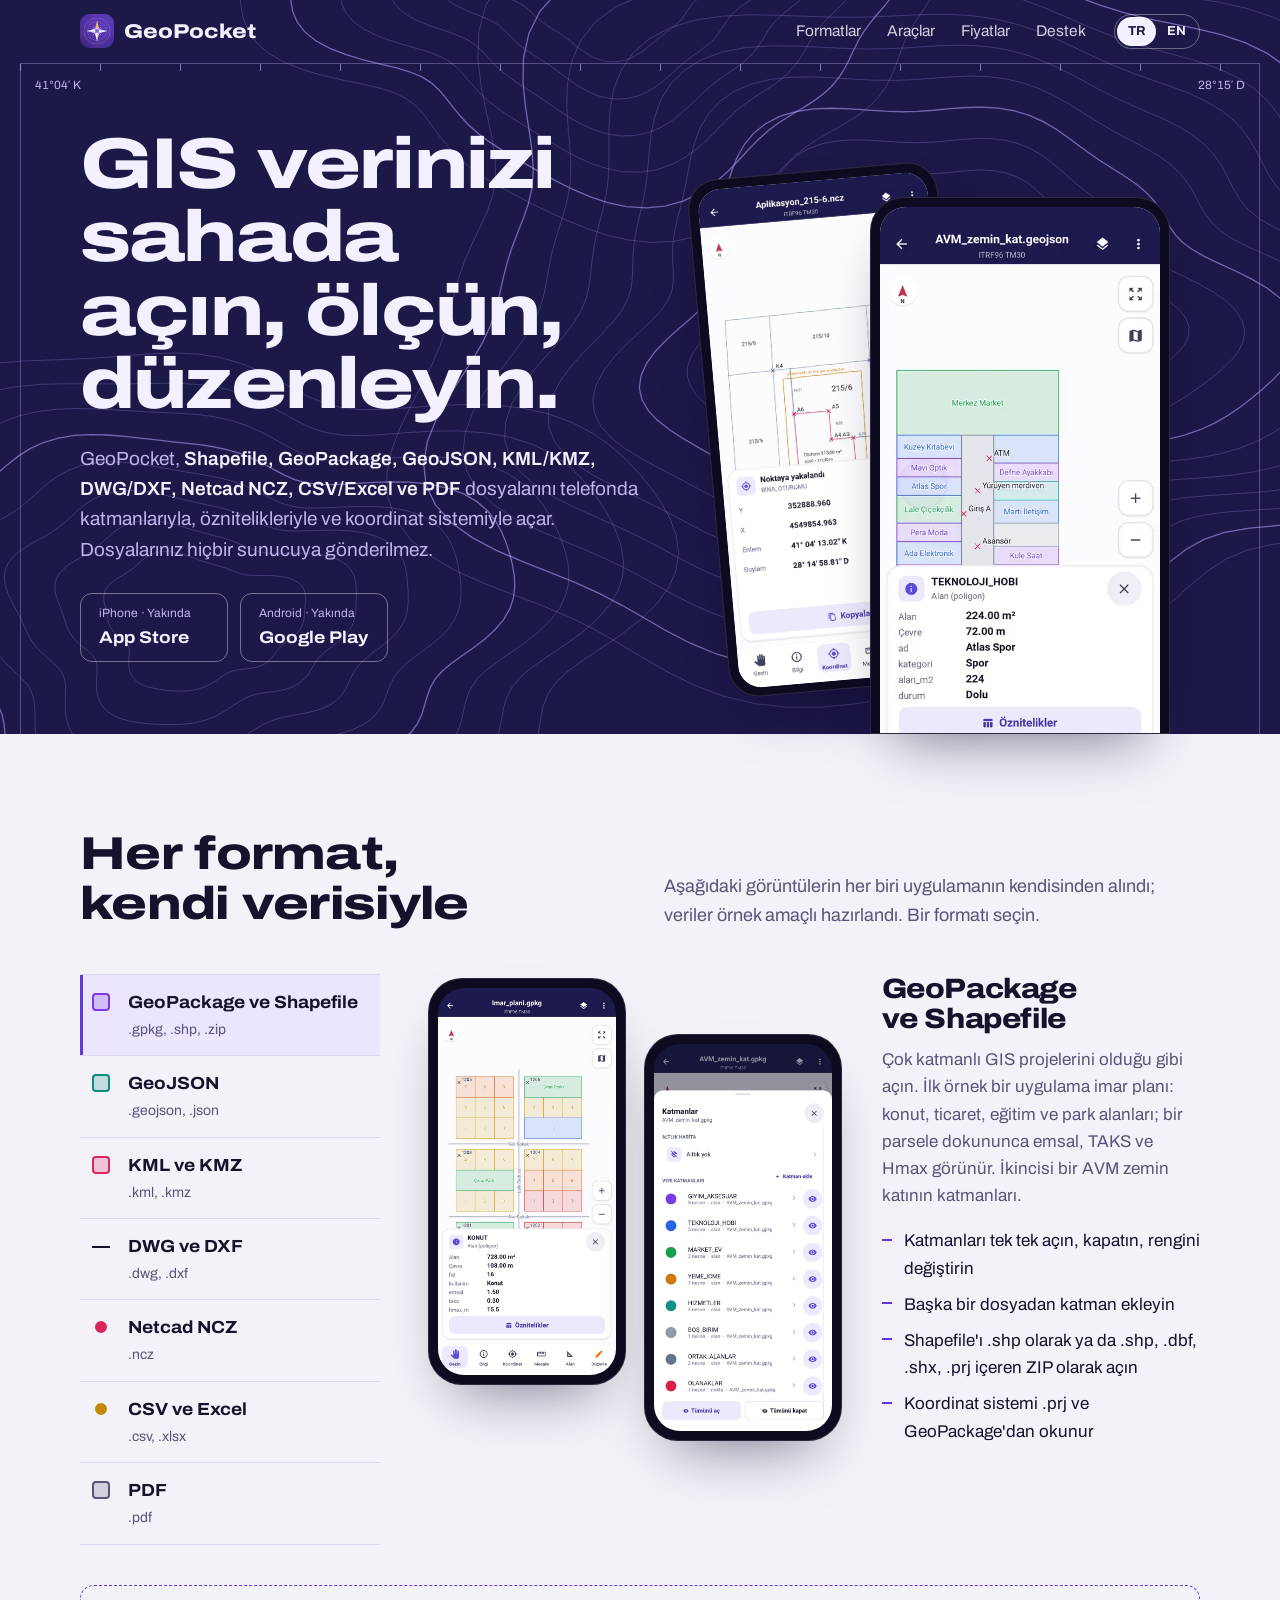
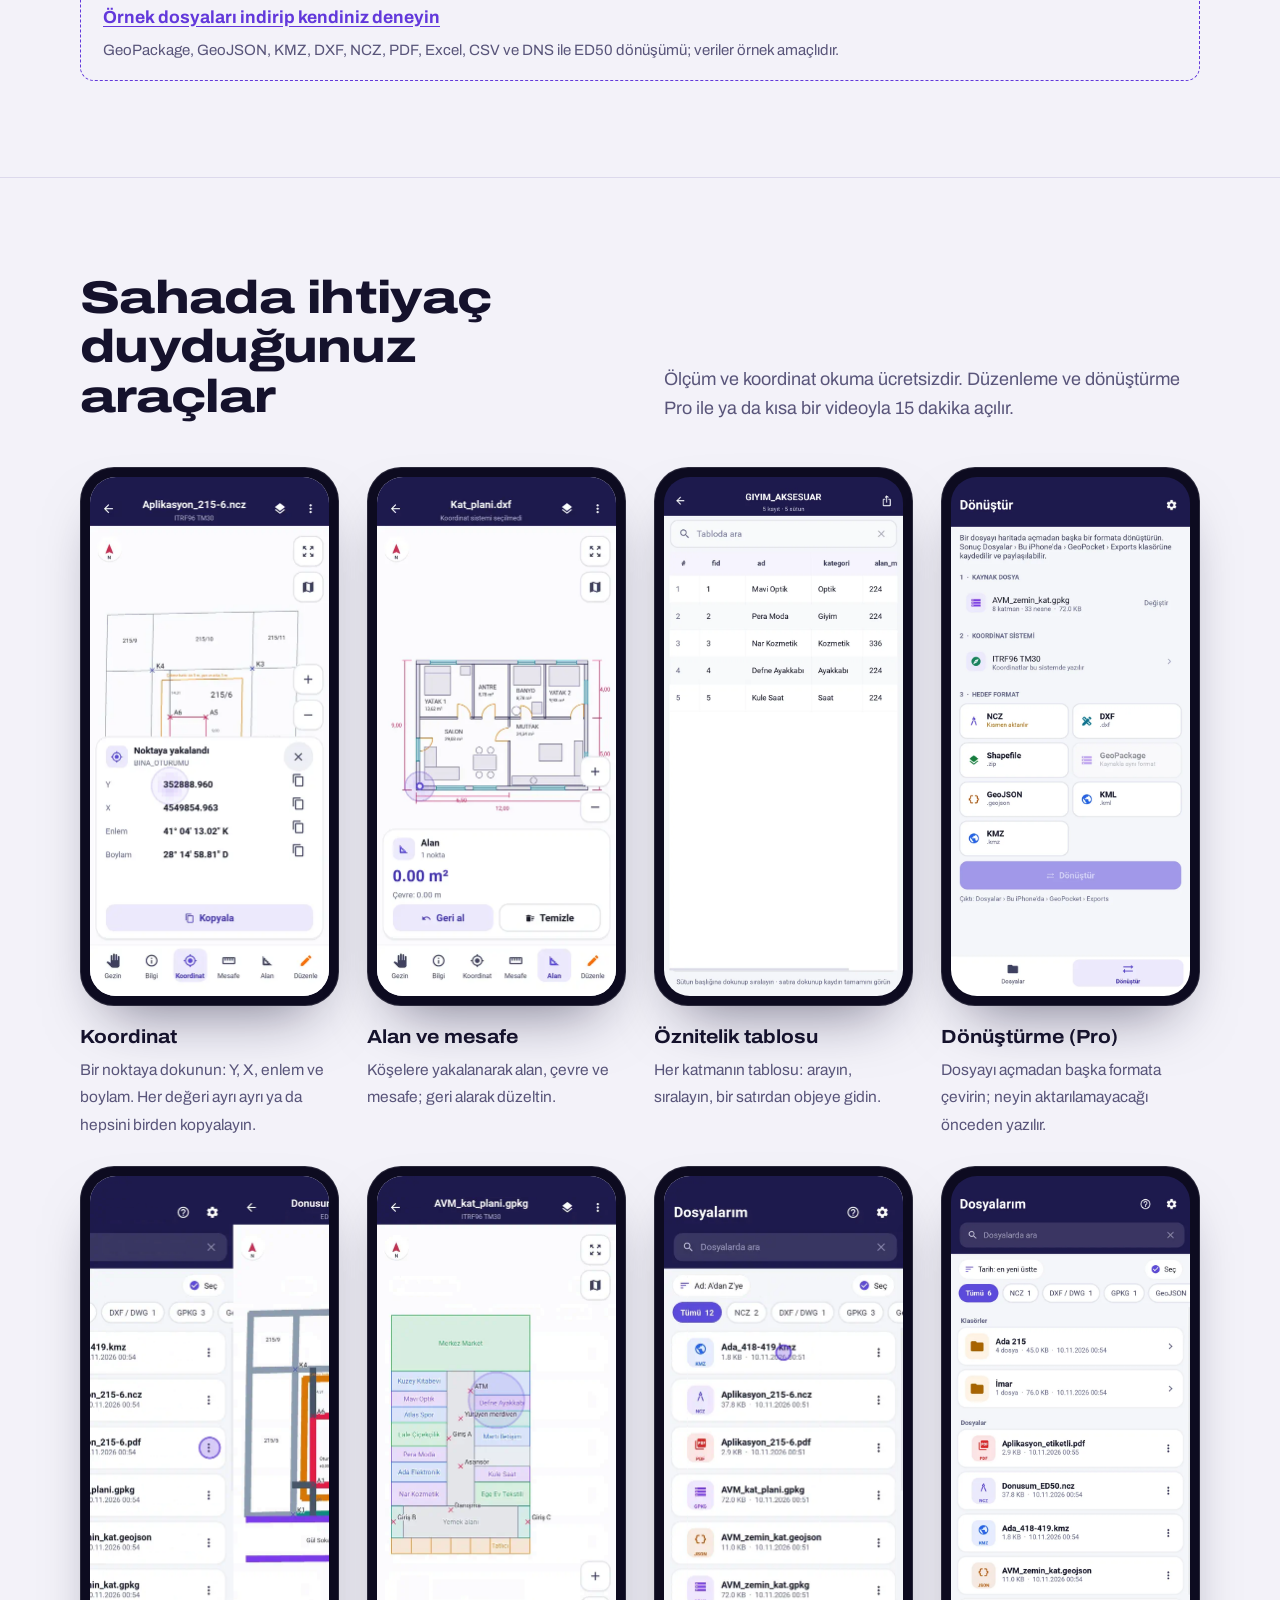
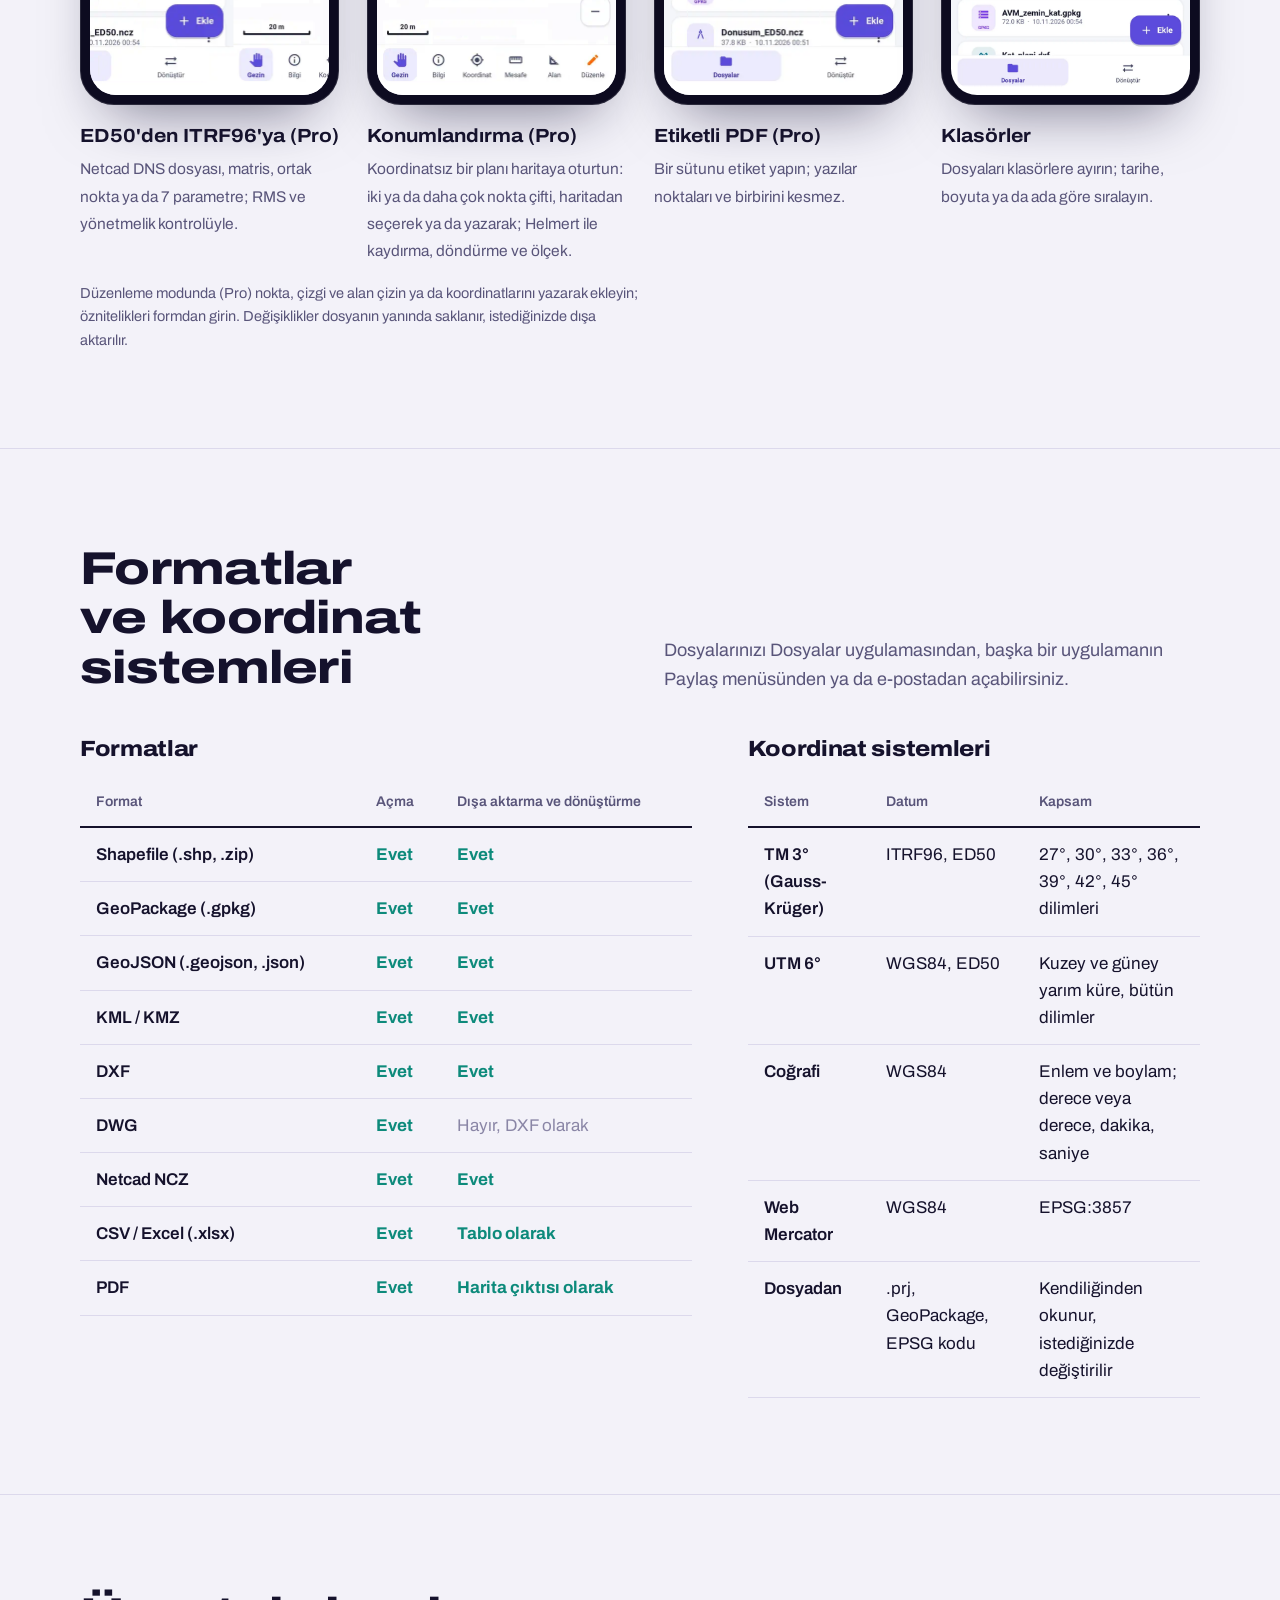
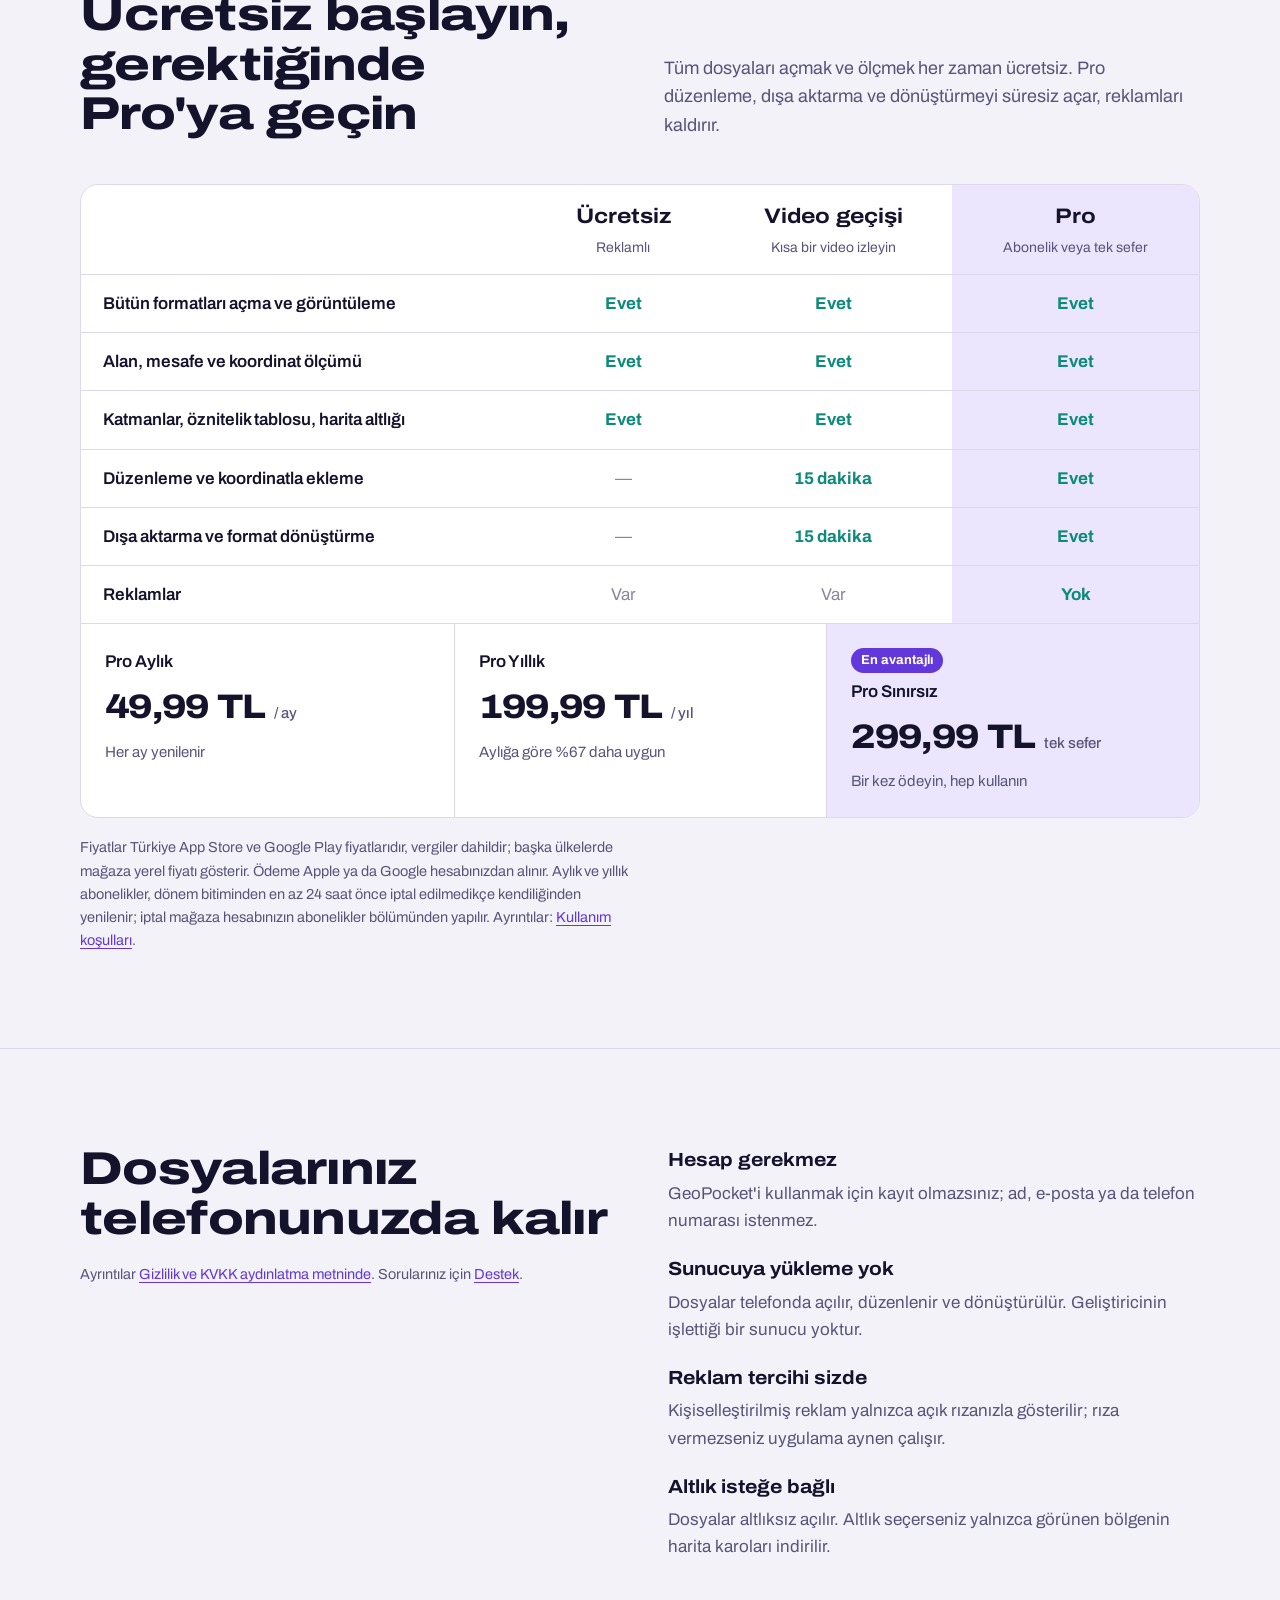
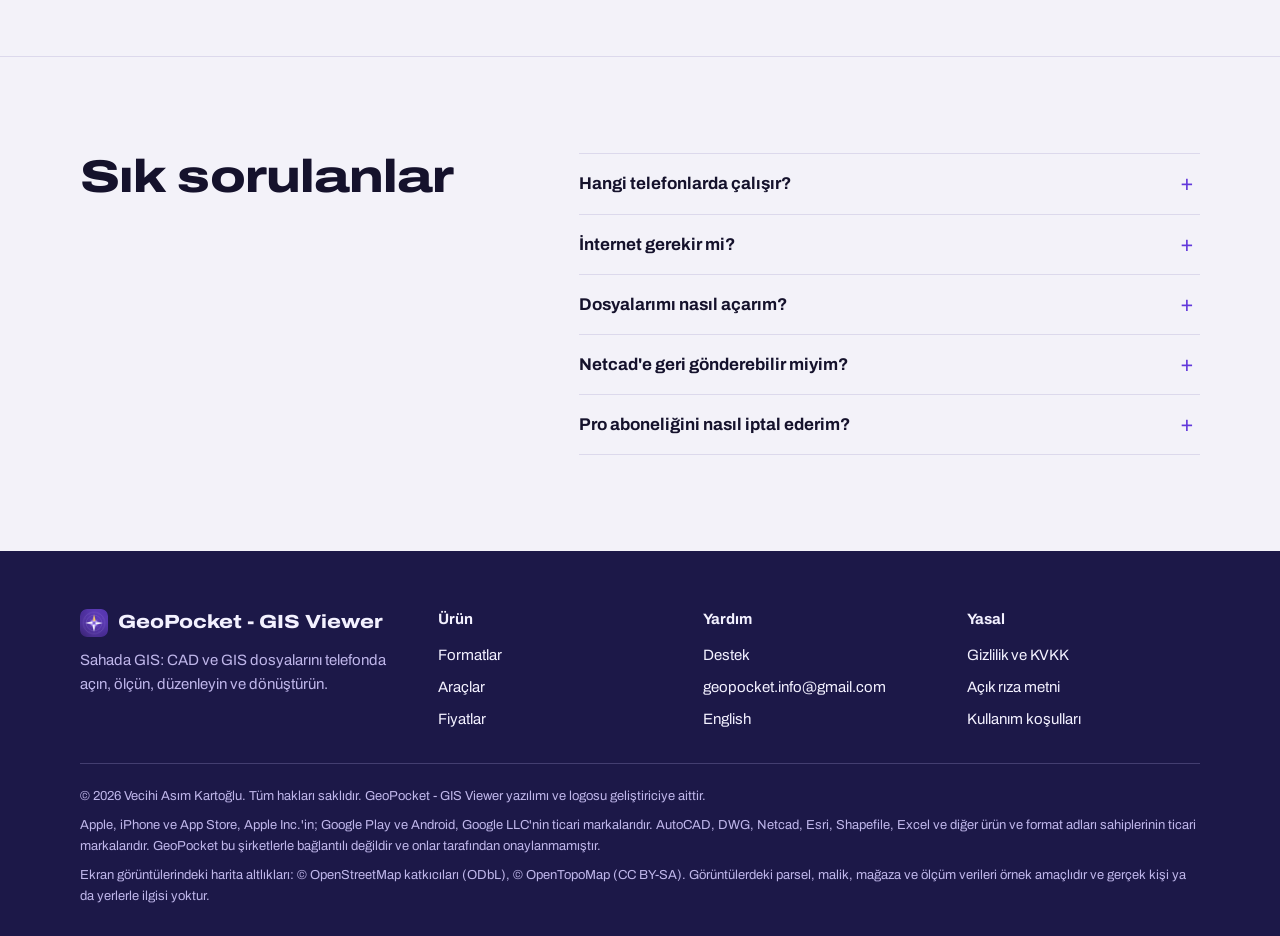
==== commit 18945f25: "Wording: sample data is for illustration only" ====
--- a/index.html
+++ b/index.html
@@ -54,7 +54,7 @@
     <div class="plates"><div class="plate" role="tabpanel" id="p-gpkg" aria-labelledby="f-gpkg" tabindex="0"><div class="plate-phones"><div class="phone"><img src="img/tr/imar.webp" alt="GeoPackage ve Shapefile" width="660" height="1434" loading="lazy" decoding="async"></div><div class="phone extra"><img src="img/tr/gpkg_katmanlar.webp" alt="GeoPackage ve Shapefile" width="660" height="1434" loading="lazy" decoding="async"></div></div><div><h3>GeoPackage ve Shapefile</h3><p>Çok katmanlı GIS projelerini olduğu gibi açın. İlk örnek bir uygulama imar planı: konut, ticaret, eğitim ve park alanları; bir parsele dokununca emsal, TAKS ve Hmax görünür. İkincisi bir AVM zemin katının katmanları.</p><ul><li>Katmanları tek tek açın, kapatın, rengini değiştirin</li><li>Başka bir dosyadan katman ekleyin</li><li>Shapefile'ı .shp olarak ya da .shp, .dbf, .shx, .prj içeren ZIP olarak açın</li><li>Koordinat sistemi .prj ve GeoPackage'dan okunur</li></ul></div></div><div class="plate" role="tabpanel" id="p-geojson" aria-labelledby="f-geojson" tabindex="0"><div class="plate-phones"><div class="phone"><img src="img/tr/geojson.webp" alt="GeoJSON" width="660" height="1434" loading="lazy" decoding="async"></div><div class="phone extra"><img src="img/tr/tablo.webp" alt="GeoJSON" width="660" height="1434" loading="lazy" decoding="async"></div></div><div><h3>GeoJSON</h3><p>QGIS'ten, bir web servisinden ya da başka bir uygulamadan gelen GeoJSON'u açın. Bir objeye dokunun: alanı, çevresi ve bütün öznitelikleri görünür; öznitelik tablosunda arayıp sıralayın.</p><ul><li>Alan m² ve hektar, çevre metre olarak</li><li>Çok parçalı geometriler ve delikli alanlar</li><li>WGS84 koordinatları TM, UTM veya enlem/boylam olarak okunur</li></ul></div></div><div class="plate" role="tabpanel" id="p-kmz" aria-labelledby="f-kmz" tabindex="0"><div class="plate-phones"><div class="phone"><img src="img/tr/kmz.webp" alt="KML ve KMZ" width="660" height="1434" loading="lazy" decoding="async"></div></div><div><h3>KML ve KMZ</h3><p>Google Earth'te hazırlanmış ada ve parsel sınırlarını, yer işaretlerini ve güzergâhları açın; OpenStreetMap ya da OpenTopoMap altlığı üzerinde inceleyin. KMZ içindeki KML kendiliğinden açılır.</p><ul><li>Yer işareti adları haritada etiket olarak</li><li>Altlık yalnızca siz seçince yüklenir</li><li>Haritadaki çizimleri KML veya KMZ olarak Google Earth'e geri gönderin</li></ul></div></div><div class="plate" role="tabpanel" id="p-dxf" aria-labelledby="f-dxf" tabindex="0"><div class="plate-phones"><div class="phone"><img src="img/tr/dxf.webp" alt="DWG ve DXF" width="660" height="1434" loading="lazy" decoding="async"></div></div><div><h3>DWG ve DXF</h3><p>AutoCAD kat planlarını, vaziyet planlarını ve krokileri telefonda açın. Katmanlar, yazılar, yaylar ve bloklar çizimdeki gibi; oda alanını ve duvar ölçülerini parmağınızla ölçün.</p><ul><li>Mesafe, alan ve çevre ölçümü, köşelere yakalanarak</li><li>Proje koordinatlı çizimleri altlık üzerinde görün</li><li>DWG salt okunur açılır; değişiklikler DXF olarak kaydedilir</li></ul></div></div><div class="plate" role="tabpanel" id="p-ncz" aria-labelledby="f-ncz" tabindex="0"><div class="plate-phones"><div class="phone"><img src="img/tr/ncz.webp" alt="Netcad NCZ" width="660" height="1434" loading="lazy" decoding="async"></div><div class="phone extra"><img src="img/tr/ncz_koordinat.webp" alt="Netcad NCZ" width="660" height="1434" loading="lazy" decoding="async"></div></div><div><h3>Netcad NCZ</h3><p>Netcad aplikasyon ve ölçüm dosyalarını açın. Örnekte ada 215 parsel 6 için bir aplikasyon projesi var: komşu parseller, çekme hattı, bina oturumu ve A1–A6 aplikasyon noktaları.</p><ul><li>Noktaya yakalanarak Y, X, enlem ve boylam</li><li>TM 3° ITRF96 ve ED50, tüm dilimler</li><li>Değişiklikleri yeniden NCZ olarak kaydedin; yazılar Netcad yazısı olarak kalır</li></ul></div></div><div class="plate" role="tabpanel" id="p-csv" aria-labelledby="f-csv" tabindex="0"><div class="plate-phones"><div class="phone"><img src="img/tr/csv.webp" alt="CSV ve Excel" width="660" height="1434" loading="lazy" decoding="async"></div><div class="phone extra"><img src="img/tr/xlsx.webp" alt="CSV ve Excel" width="660" height="1434" loading="lazy" decoding="async"></div></div><div><h3>CSV ve Excel</h3><p>Malik, hisse ve alan listelerini, nokta koordinatlarını haritaya getirin. Koordinat sütunlarını ve sistemini siz seçersiniz, GeoPocket tahminini önceden işaretler. WKT geometri sütunlu tablolar doğrudan açılır.</p><ul><li>Virgüllü ve noktalı ondalıklar</li><li>Birden çok sayfalı Excel dosyaları</li><li>Öznitelik tablosunu CSV veya XLSX olarak dışa aktarın</li></ul></div></div><div class="plate" role="tabpanel" id="p-pdf" aria-labelledby="f-pdf" tabindex="0"><div class="plate-phones"><div class="phone"><img src="img/tr/pdf.webp" alt="PDF" width="660" height="1434" loading="lazy" decoding="async"></div></div><div><h3>PDF</h3><p>Haritayı başlık, ölçek, koordinat sistemi ve lejantla vektör PDF'e dökün; size gelen PDF paftaları yakınlaştırarak inceleyin. Örnek, aplikasyon projesinin A4 çıktısı.</p><ul><li>A4 ve A3, dikey veya yatay sayfa</li><li>Yakınlaştırdıkça keskinleşen sayfa</li><li>Çok sayfalı PDF'ler</li></ul></div></div></div>
   </div>
   <p class="try"><a href="ornek-dosyalar.html">Örnek dosyaları indirip kendiniz deneyin</a>
-    <span>GeoPackage, GeoJSON, KMZ, DXF, NCZ, PDF, Excel, CSV ve DNS ile ED50 dönüşümü; veriler uydurmadır.</span></p>
+    <span>GeoPackage, GeoJSON, KMZ, DXF, NCZ, PDF, Excel, CSV ve DNS ile ED50 dönüşümü; veriler örnek amaçlıdır.</span></p>
 </div></section><section class="band" id="araclar"><div class="wrap">
   <div class="head"><h2>Sahada ihtiyaç duyduğunuz araçlar</h2><p>Ölçüm ve koordinat okuma ücretsizdir. Düzenleme ve dönüştürme Pro ile ya da kısa bir videoyla 15 dakika açılır.</p></div>
   <div class="strip"><figure><div class="phone"><picture><source media="(prefers-reduced-motion: reduce)" srcset="img/tr/clip_koordinat_poster.webp"><img src="img/tr/clip_koordinat.webp" alt="Koordinat" width="480" height="1040" loading="lazy"></picture></div><figcaption><b>Koordinat</b><span>Bir noktaya dokunun: Y, X, enlem ve boylam. Her değeri ayrı ayrı ya da hepsini birden kopyalayın.</span></figcaption></figure><figure><div class="phone"><picture><source media="(prefers-reduced-motion: reduce)" srcset="img/tr/clip_olcum_poster.webp"><img src="img/tr/clip_olcum.webp" alt="Alan ve mesafe" width="480" height="1040" loading="lazy"></picture></div><figcaption><b>Alan ve mesafe</b><span>Köşelere yakalanarak alan, çevre ve mesafe; geri alarak düzeltin.</span></figcaption></figure><figure><div class="phone"><img src="img/tr/tablo.webp" alt="Öznitelik tablosu" width="660" height="1434" loading="lazy" decoding="async"></div><figcaption><b>Öznitelik tablosu</b><span>Her katmanın tablosu: arayın, sıralayın, bir satırdan objeye gidin.</span></figcaption></figure><figure><div class="phone"><img src="img/tr/donustur.webp" alt="Dönüştürme (Pro)" width="660" height="1434" loading="lazy" decoding="async"></div><figcaption><b>Dönüştürme (Pro)</b><span>Dosyayı açmadan başka formata çevirin; neyin aktarılamayacağı önceden yazılır.</span></figcaption></figure><figure><div class="phone"><picture><source media="(prefers-reduced-motion: reduce)" srcset="img/tr/clip_dns_poster.webp"><img src="img/tr/clip_dns.webp" alt="ED50'den ITRF96'ya (Pro)" width="480" height="1040" loading="lazy"></picture></div><figcaption><b>ED50'den ITRF96'ya (Pro)</b><span>Netcad DNS dosyası, matris, ortak nokta ya da 7 parametre; RMS ve yönetmelik kontrolüyle.</span></figcaption></figure><figure><div class="phone"><picture><source media="(prefers-reduced-motion: reduce)" srcset="img/tr/clip_konumlandir_poster.webp"><img src="img/tr/clip_konumlandir.webp" alt="Konumlandırma (Pro)" width="480" height="1040" loading="lazy"></picture></div><figcaption><b>Konumlandırma (Pro)</b><span>Koordinatsız bir planı haritaya oturtun: iki ya da daha çok nokta çifti, haritadan seçerek ya da yazarak; Helmert ile kaydırma, döndürme ve ölçek.</span></figcaption></figure><figure><div class="phone"><picture><source media="(prefers-reduced-motion: reduce)" srcset="img/tr/clip_shp_pdf_poster.webp"><img src="img/tr/clip_shp_pdf.webp" alt="Etiketli PDF (Pro)" width="480" height="1040" loading="lazy"></picture></div><figcaption><b>Etiketli PDF (Pro)</b><span>Bir sütunu etiket yapın; yazılar noktaları ve birbirini kesmez.</span></figcaption></figure><figure><div class="phone"><img src="img/tr/klasorler.webp" alt="Klasörler" width="660" height="1434" loading="lazy" decoding="async"></div><figcaption><b>Klasörler</b><span>Dosyaları klasörlere ayırın; tarihe, boyuta ya da ada göre sıralayın.</span></figcaption></figure></div>
@@ -107,7 +107,7 @@
       <li><a href="acik-riza.html">Açık rıza metni</a></li>
       <li><a href="kosullar.html">Kullanım koşulları</a></li></ul></div>
   </div>
-  <div class="legal-line"><p>© 2026 Vecihi Asım Kartoğlu. Tüm hakları saklıdır. GeoPocket - GIS Viewer yazılımı ve logosu geliştiriciye aittir.</p><p>Apple, iPhone ve App Store, Apple Inc.'in; Google Play ve Android, Google LLC'nin ticari markalarıdır. AutoCAD, DWG, Netcad, Esri, Shapefile, Excel ve diğer ürün ve format adları sahiplerinin ticari markalarıdır. GeoPocket bu şirketlerle bağlantılı değildir ve onlar tarafından onaylanmamıştır.</p><p>Ekran görüntülerindeki harita altlıkları: © OpenStreetMap katkıcıları (ODbL), © OpenTopoMap (CC BY-SA). Görüntülerdeki parsel, malik, mağaza ve ölçüm verileri örnek amaçlı uydurulmuştur.</p></div>
+  <div class="legal-line"><p>© 2026 Vecihi Asım Kartoğlu. Tüm hakları saklıdır. GeoPocket - GIS Viewer yazılımı ve logosu geliştiriciye aittir.</p><p>Apple, iPhone ve App Store, Apple Inc.'in; Google Play ve Android, Google LLC'nin ticari markalarıdır. AutoCAD, DWG, Netcad, Esri, Shapefile, Excel ve diğer ürün ve format adları sahiplerinin ticari markalarıdır. GeoPocket bu şirketlerle bağlantılı değildir ve onlar tarafından onaylanmamıştır.</p><p>Ekran görüntülerindeki harita altlıkları: © OpenStreetMap katkıcıları (ODbL), © OpenTopoMap (CC BY-SA). Görüntülerdeki parsel, malik, mağaza ve ölçüm verileri örnek amaçlıdır ve gerçek kişi ya da yerlerle ilgisi yoktur.</p></div>
 </div></footer>
 <script src="site.js" defer></script>
 </body>
